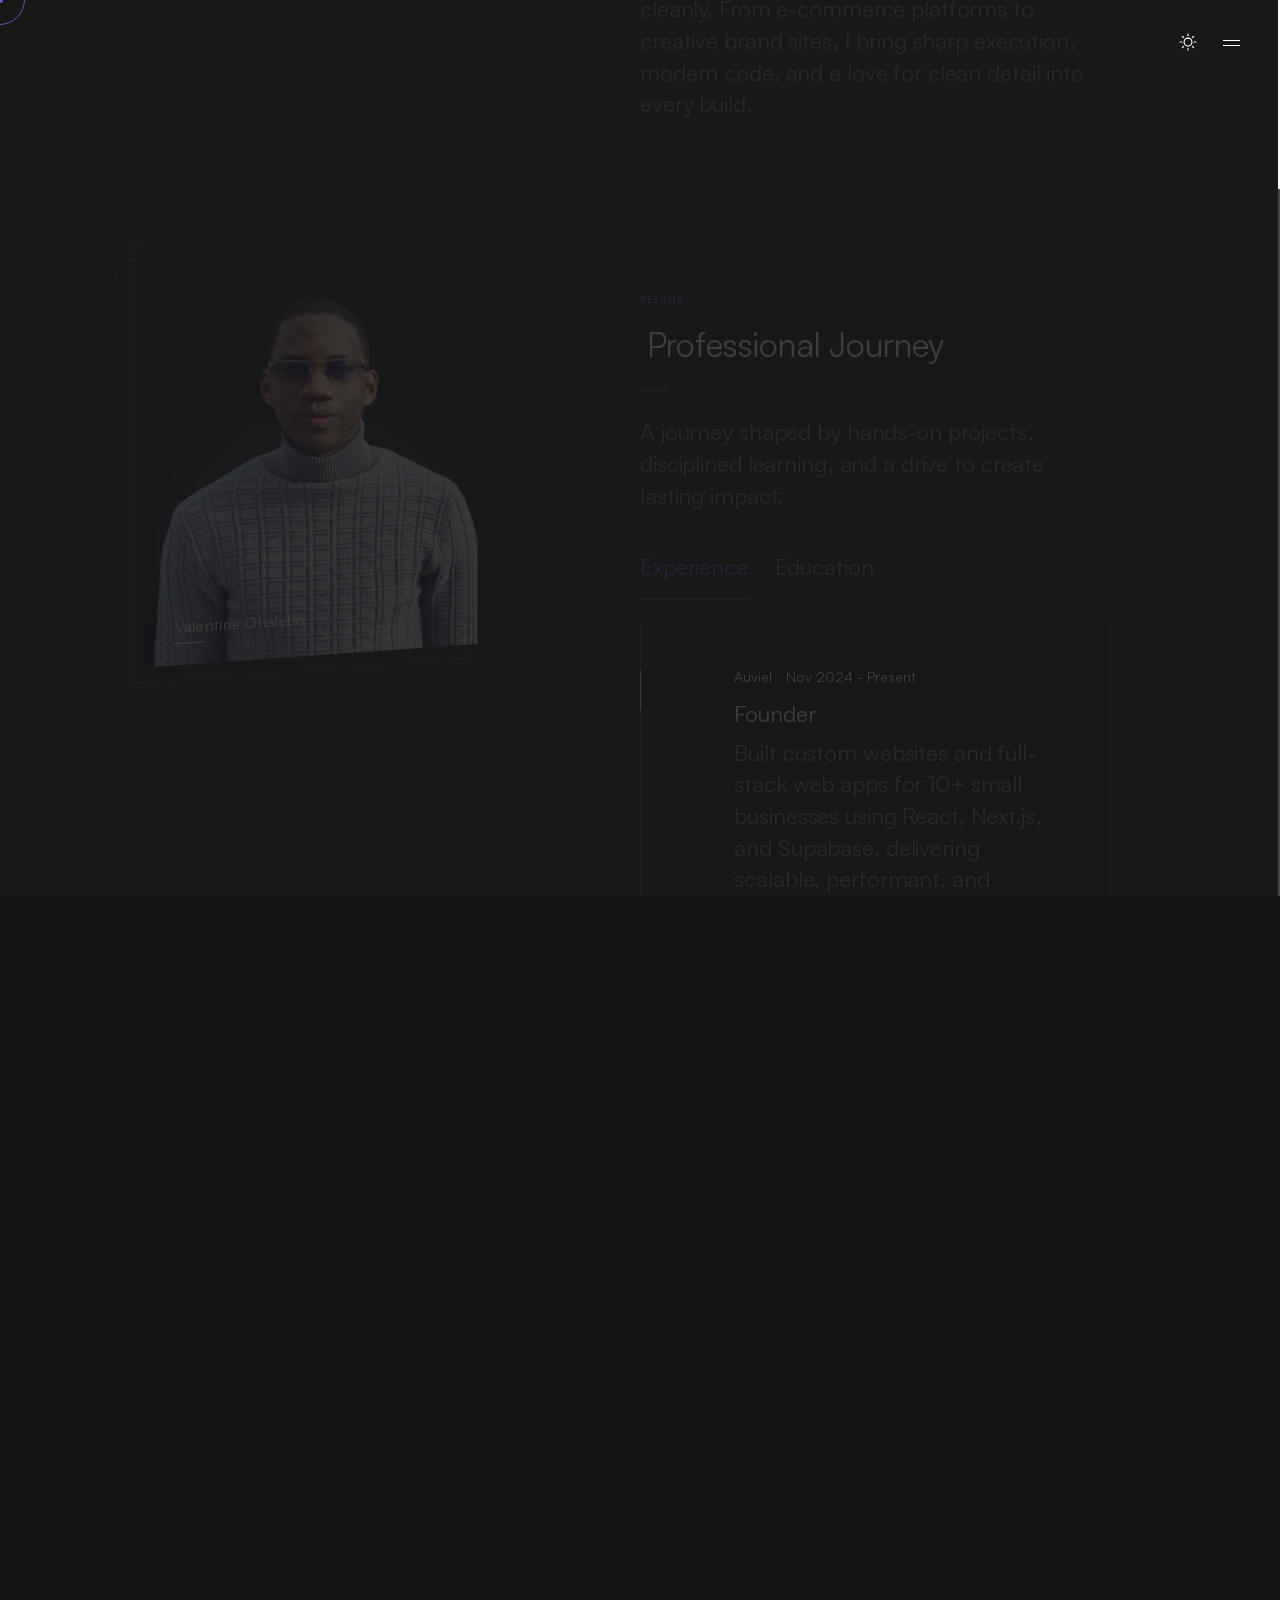
==== index.html @ 28391716 "Update resume dates for accuracy" ====
<!DOCTYPE html>

<html lang="en">
  <head>
    <!-- META BASICS -->
    <meta charset="UTF-8" />
    <meta
      name="viewport"
      content="width=device-width, initial-scale=1, maximum-scale=1, user-scalable=no"
    />
    <meta http-equiv="X-UA-Compatible" content="IE=edge" />
    <meta name="theme-color" content="#5A4BBF" />
    <meta name="color-scheme" content="light dark" />

    <!-- SEO -->
    <title>Valentine | Creative Frontend Developer</title>
    <meta
      name="description"
      content="Valentine is a creative frontend developer who builds modern, scalable, and visually stunning web experiences. Available for top-tier freelance and agency opportunities."
    />
    <meta
      name="keywords"
      content="Frontend Developer, UI Engineer, Web Developer, Portfolio, Creative Coder, JavaScript, React, Next.js, Valentine"
    />
    <meta name="author" content="Valentine Ohalebo" />

    <!-- PAGE TITLE -->
    <title>Valentine Ohalebo - Frontend Developer</title>

    <!-- FAVICON -->
    <link rel="icon" type="image/png" href="assets/images/favicon.png" />
    <link rel="apple-touch-icon" href="assets/images/favicon.png" />

    <!-- OPEN GRAPH (Facebook, LinkedIn, etc.) -->
    <meta
      property="og:title"
      content="Valentine | Creative Frontend Developer"
    />
    <meta
      property="og:description"
      content="I design and develop modern, scalable, visually rich websites that perform. Built for execution."
    />
    <meta property="og:image" content="assets/images/meta.png" />
    <meta property="og:url" content="https://valentine.dev" />
    <meta property="og:type" content="website" />

    <!-- TWITTER CARD -->
    <meta name="twitter:card" content="summary_large_image" />
    <meta
      name="twitter:title"
      content="Valentine | Creative Frontend Developer"
    />
    <meta
      name="twitter:description"
      content="Design-forward engineering. Execution-driven results."
    />
    <meta name="twitter:image" content="assets/images/meta.png" />

    <!-- STYLESHEETS -->
    <link rel="stylesheet" type="text/css" href="assets/css/plugins.css" />
    <link rel="stylesheet" type="text/css" href="assets/css/style.css" />
    <link rel="stylesheet" type="text/css" href="assets/css/elements.css" />
    <link rel="stylesheet" type="text/css" href="assets/css/colors.css" />

    <!-- FONTS -->
    <style>
      @font-face {
        font-family: "Satoshi";
        src: url("assets/fonts/Satoshi-Regular.woff2") format("woff2"),
          url("assets/fonts/Satoshi-Regular.woff") format("woff");
        font-weight: 400;
        font-style: normal;
        font-display: swap;
      }

      @font-face {
        font-family: "Satoshi";
        src: url("assets/fonts/Satoshi-Medium.woff2") format("woff2"),
          url("assets/fonts/Satoshi-Medium.woff") format("woff");
        font-weight: 500;
        font-style: normal;
        font-display: swap;
      }

      @font-face {
        font-family: "Satoshi";
        src: url("assets/fonts/Satoshi-Bold.woff2") format("woff2"),
          url("assets/fonts/Satoshi-Bold.woff") format("woff");
        font-weight: 700;
        font-style: normal;
        font-display: swap;
      }
    </style>

    <!-- Cloudflare scripts -->
    <script
      src="https://challenges.cloudflare.com/turnstile/v0/api.js"
      async
      defer
    ></script>
  </head>

  <body>
    <!-- LOADING SCREEN -->
    <div class="loading-screen">
      <!-- INNER-->
      <div class="inner">
        <div class="text-box">
          <h3>Valentine Ohalebo</h3>
        </div>
        <div class="line-frame">
          <div class="line"></div>
        </div>
      </div>
      <!-- /INNER-->
    </div>
    <!-- /LOADING SCREEN -->

    <div class="top-bar">
      <!-- DARK MODE TOGGLE -->
      <button
        id="theme-toggle"
        aria-label="Toggle Dark Mode"
        class="theme-toogle-btn"
      ></button>

      <!-- MENU BUTTON -->
      <div class="m-menu-button">
        <!-- BURGER -->
        <div class="burger">
          <div class="line"></div>
          <div class="line"></div>
        </div>
        <!-- /BURGER -->
      </div>

      <!-- /MENU BUTTON -->
    </div>

    <!-- MENU -->
    <div class="m-menu">
      <!-- MENU INNER -->
      <div class="m-menu-inner noselect">
        <!-- MENU ITEMS -->
        <div class="head m-b-2">
          <p class="small">Menu</p>
        </div>
        <ul class="main-items">
          <li>
            <a class="scroll-to" href="#intro"
              ><span class="icon-circle-compass"></span>
              <p class="small">Home</p>
            </a>
          </li>
          <li>
            <a class="scroll-to" href="#about"
              ><span class="icon-profile-male"></span>
              <p class="small">About</p>
            </a>
          </li>
          <li>
            <a class="scroll-to" href="#resume"
              ><span class="icon-document"></span>
              <p class="small">Resume</p>
            </a>
          </li>
          <li>
            <a class="scroll-to" href="#skills"
              ><span class="icon-tools"></span>
              <p class="small">Skills</p>
            </a>
          </li>
          <li>
            <a class="scroll-to" href="#work"
              ><span class="icon-briefcase"></span>
              <p class="small">Work</p>
            </a>
          </li>
          <li>
            <a class="scroll-to" href="#achievements"
              ><span class="icon-trophy"></span>
              <p class="small">Achievements</p>
            </a>
          </li>
          <li>
            <a class="scroll-to" href="#contact"
              ><span class="icon-envelope"></span>
              <p class="small">Contact</p>
            </a>
          </li>
        </ul>
        <!-- /MENU ITEMS -->

        <!-- SOCIAL ITEMS -->
        <div class="head m-b-2 m-t-7">
          <p class="small">Social</p>
        </div>
        <div class="social-items">
          <div class="item">
            <a href="https://github.com/thevalentinedev"
              ><span class="ti-github"></span
            ></a>
          </div>
          <div class="item">
            <a href="https://www.linkedin.com/in/valentine-ohalebo-51bb37221/"
              ><span class="ti-linkedin"></span
            ></a>
          </div>
          <div class="item">
            <a
              href="https://www.facebook.com/people/Valentine-Ohalebo/61554448273077/?_rdr"
              ><span class="ti-facebook"></span
            ></a>
          </div>
          <div class="item">
            <a href="https://www.instagram.com/codebyval/"
              ><span class="ti-instagram"></span
            ></a>
          </div>
        </div>
        <!-- /SOCIAL ITEMS -->
      </div>
      <!-- /MENU INNER -->
    </div>
    <!-- /MENU -->

    <!-- MAIN -->
    <div id="main">
      <!-- LEFT CONTENT -->
      <div class="left-content noselect">
        <!-- INNER CONTENT -->
        <div class="inner-content">
          <!-- NAME -->
          <div class="name">
            <p class="small color-white">Valentine Ohalebo</p>
            <div class="seperator-line name-separator"></div>
          </div>
          <!-- /NAME -->

          <div class="picture-box">
            <div class="picture"></div>
          </div>
          <div class="frame-1 frame"></div>
          <div class="frame-2 frame"></div>
          <div class="frame-3 frame"></div>
        </div>
        <!-- /INNER CONTENT -->
      </div>
      <!-- /LEFT CONTENT -->

      <!-- RIGHT CONTENT -->
      <div class="right-content">
        <!-- INNER CONTENT -->
        <div class="inner-content">
          <!-- SECTION CONTAINER -->
          <div class="section-container">
            <!-- SECTION ( INTRODUCTION ) -->
            <div
              class="section height-100 y-center"
              style="padding-bottom: 2rem"
              id="intro"
            >
              <!-- CONTAINER -->
              <div class="container">
                <p class="tag m-b-4">INTRODUCTION</p>
                <h1 class="m-b-5 m-l-3">
                  I'm a Creative Developer. Built for Execution.
                </h1>
                <div class="seperator-line"></div>
              </div>
              <!-- /CONTAINER -->
            </div>
            <!-- /SECTION ( INTRODUCTION ) -->

            <!-- SECTION ( ABOUT ) -->
            <div class="section" style="padding-bottom: 26rem" id="about">
              <!-- CONTAINER -->
              <div class="container">
                <p class="tag m-b-3 scroll-animation">ABOUT</p>
                <h3 class="m-b-4 m-l-1 scroll-animation">
                  My approach to building impactful digital experiences.
                </h3>
                <div class="seperator-line m-b-4 scroll-animation"></div>
                <p class="scroll-animation">
                  I believe the best digital experiences are crafted, not
                  stacked. With a foundation in design and a focus on frontend
                  engineering, I build interfaces that don’t just look good,
                  they move with intention, load fast, and scale cleanly. From
                  e-commerce platforms to creative brand sites, I bring sharp
                  execution, modern code, and a love for clean detail into every
                  build.
                </p>
              </div>
              <!-- /CONTAINER -->
            </div>
            <!-- /SECTION ( ABOUT ) -->

            <!-- SECTION ( RESUME ) -->
            <div class="section" style="padding-bottom: 20rem" id="resume">
              <!-- CONTAINER -->
              <div class="container">
                <p class="tag m-b-3 scroll-animation">RESUME</p>
                <h3 class="m-b-4 m-l-1 scroll-animation">
                  Professional Journey
                </h3>
                <div class="seperator-line m-b-4 scroll-animation"></div>
                <p class="m-b-6 scroll-animation">
                  A journey shaped by hands-on projects, disciplined learning,
                  and a drive to create lasting impact.
                </p>

                <!-- TABS -->
                <div class="tabs">
                  <!-- TAB NAVIGATION -->
                  <ul class="tab-nav m-b-3">
                    <li>
                      <a href="#tab-1">
                        <p>Experience</p>
                      </a>
                    </li>
                    <li>
                      <a href="#tab-2">
                        <p>Education</p>
                      </a>
                    </li>
                  </ul>
                  <!-- /TAB NAVIGATION -->

                  <div id="tab-1" class="tab">
                    <!-- RESUME ITEM -->
                    <div class="resume">
                      <!-- ITEM -->
                      <div class="item m-b-6 scroll-animation">
                        <p class="color-white m-b-1-5 small">
                          Auviel<span class="m-l-2 color-white"
                            >Nov 2024 - Present</span
                          >
                        </p>
                        <p class="color-white m-b-1">Founder</p>
                        <p>
                          Built custom websites and full-stack web apps for 10+
                          small businesses using React, Next.js, and Supabase,
                          delivering scalable, performant, and mobile-friendly
                          solutions.
                        </p>
                      </div>
                      <!-- /ITEM -->

                      <!-- ITEM -->
                      <div class="item m-b-6 scroll-animation">
                        <p class="color-white m-b-1-5 small">
                          Naija Jollof<span class="m-l-2 color-white"
                            >Mar 2024 - Feb 2025
                          </span>
                        </p>
                        <p class="color-white m-b-1">Frontend Developer</p>
                        <p>
                          Built a responsive restaurant website with a focus on
                          performance, clean UI, and mobile-first design.
                        </p>
                      </div>
                      <!-- /ITEM -->

                      <!-- ITEM -->
                      <div class="item m-b-6 scroll-animation">
                        <p class="color-white m-b-1-5 small">
                          RarePlus Pharmaceuticals<span
                            class="m-l-2 color-white"
                            >Sep 2021 - Sep 2023
                          </span>
                        </p>
                        <p class="color-white m-b-1">Junoir Developer</p>
                        <p>
                          Maintained and optimized inventory and consultation
                          platforms. Handled UI updates, bug fixes, and dynamic
                          product listings across internal tools.
                        </p>
                      </div>
                      <!-- /ITEM -->

                      <!-- ITEM -->
                      <div class="item m-b-6 scroll-animation">
                        <p class="color-white m-b-1-5 small">
                          Our Lady of Lourdes Hospital<span
                            class="m-l-2 color-white"
                            >Jan 2020 - Aug 2021
                          </span>
                        </p>
                        <p class="color-white m-b-1">IT Support Assistant</p>
                        <p>
                          Installed, configured, and supported IT systems
                          including EMR tools, network printers, and
                          Windows-based workstations. Provided hands-on tech
                          support across departments.
                        </p>
                      </div>
                      <!-- /ITEM -->
                    </div>
                    <!-- /RESUME ITEM -->
                  </div>

                  <div id="tab-2" class="tab">
                    <!-- RESUME ITEM -->
                    <div class="resume">
                      <!-- ITEM -->
                      <div class="item m-b-6 scroll-animation">
                        <p class="color-white m-b-1-5 small">
                          Conestoga College<span class="m-l-2 color-white"
                            >Jan 2023 - June 2025</span
                          >
                        </p>
                        <p class="color-white m-b-1">
                          Computer Programming — Ontario College Diploma
                        </p>
                        <p>Graduated with High Distinction, GPA: 3.92</p>
                      </div>
                      <!-- /ITEM -->
                      <!-- ITEM -->
                      <div class="item m-b-6 scroll-animation">
                        <p class="color-white m-b-1-5 small">
                          University of Nigeria, Nsukka<span
                            class="m-l-2 color-white"
                            >Sept 2019 - Sept 2023</span
                          >
                        </p>
                        <p class="color-white m-b-1">
                          Bachelor of Science — Computer and Robotics Education
                        </p>
                        <p>Graduated with Distinction</p>
                      </div>
                      <!-- /ITEM -->
                    </div>
                    <!-- /RESUME ITEM -->
                  </div>

                  <!-- BUTTON -->
                  <button
                    type="submit"
                    class="default-button button-border m-b-3 m-t-5"
                    onclick="window.open('https://valentine.dev/assets/resume/Valentine_Ohalebo_Resume.pdf', '_blank')"
                  >
                    <span class="ti-arrow-down icon"></span>
                    <span class="button-text m-l-2">Download full resume</span>
                  </button>
                  <!-- /BUTTON -->
                </div>
                <!-- /RESUME -->
              </div>
              <!-- /CONTAINER -->
            </div>
            <!-- /SECTION ( RESUME ) -->

            <!-- SECTION ( SKILLS ) -->
            <div class="section" style="padding-bottom: 20rem" id="skills">
              <!-- CONTAINER -->
              <div class="container">
                <p class="tag m-b-3 scroll-animation">SKILLS</p>
                <h3 class="m-b-4 m-l-1 scroll-animation">
                  Tools I trust to bring ideas to life.
                </h3>
                <div class="seperator-line m-b-4 scroll-animation"></div>

                <!-- PILLS -->
                <div class="pills m-b-5">
                  <div class="pill">
                    <p>HTML5</p>
                  </div>
                  <div class="pill">
                    <p>CSS3</p>
                  </div>
                  <div class="pill">
                    <p>JavaScript</p>
                  </div>
                  <div class="pill">
                    <p>TypeScript</p>
                  </div>
                  <div class="pill">
                    <p>React</p>
                  </div>
                  <div class="pill">
                    <p>Tailwind CSS</p>
                  </div>
                  <div class="pill">
                    <p>Next JS</p>
                  </div>
                  <div class="pill">
                    <p>Node Js</p>
                  </div>
                  <div class="pill">
                    <p>SQL</p>
                  </div>
                  <div class="pill">
                    <p>Figma</p>
                  </div>
                  <div class="pill">
                    <p>Git</p>
                  </div>
                  <div class="pill">
                    <p>Linux</p>
                  </div>
                  <div class="pill">
                    <p>Express.js</p>
                  </div>
                </div>
                <!-- /PILLS -->
              </div>
              <!-- /CONTAINER -->
            </div>
            <!-- /SECTION ( SKILLS ) -->

            <!-- SECTION ( WORK ) -->
            <div class="section" style="padding-bottom: 20rem" id="work">
              <!-- CONTAINER -->
              <div class="container">
                <p class="tag m-b-3 scroll-animation">WORK</p>
                <h3 class="m-b-4 m-l-1 scroll-animation">Selected Work</h3>
                <div class="seperator-line m-b-4 scroll-animation"></div>
                <p class="m-b-6 scroll-animation">
                  A selection of projects crafted with intention, precision, and
                  care.
                </p>

                <!-- WORK GRID -->
                <div class="work-grid">
                  <!-- ITEM -->
                  <div
                    class="item noselect work-lightbox scroll-animation m-b-5"
                  >
                    <div class="icon-button">
                      <span class="ti-arrow-right"></span>
                    </div>
                    <div class="info">
                      <p class="color-white">GeoEvent</p>
                      <div class="seperator-line m-t-1"></div>
                    </div>
                    <div
                      class="cover"
                      style="
                        background-image: url(assets/images/work/item-1/geoevnt.png);
                      "
                    ></div>

                    <!-- LIGHTBOX CONTENT -->
                    <div class="lightbox-content">
                      <!-- LIGHTBOX IMAGES -->
                      <div class="lightbox-images">
                        <div
                          class="item"
                          data-image="assets/images/work/item-1/1.jpg"
                        ></div>
                      </div>
                      <!-- /LIGHTBOX IMAGES -->

                      <!-- INFO CONTENT -->
                      <div class="info-content">
                        <h3 class="m-b-3">GeoEvent</h3>
                        <div class="seperator-line m-b-3"></div>
                        <p>
                          A modern event discovery platform that helps users
                          explore local happenings in real time. Built with a
                          responsive UI and smart filtering, GeoEvent blends
                          performance with clean design to make browsing events
                          intuitive and engaging.
                        </p>
                        <!-- PILLS -->
                        <div class="pills m-b-5 m-t-5">
                          <div class="pill">
                            <p>Next Js</p>
                          </div>
                          <div class="pill">
                            <p>React</p>
                          </div>
                          <div class="pill">
                            <p>Tailwind CSS</p>
                          </div>
                          <div class="pill">
                            <p>Node Js</p>
                          </div>
                          <div class="pill">
                            <p>MongoDB</p>
                          </div>
                          <div class="pill">
                            <p>Vercel</p>
                          </div>
                        </div>
                        <!-- /PILLS -->
                        <div style="display: flex; gap: 1rem">
                          <!-- BUTTON -->
                          <button
                            type="submit"
                            class="default-button button-border m-b-3"
                            onclick="window.open('https://github.com/thevalentinedev/geoeventpublic', '_blank')"
                          >
                            <span class="ti-arrow-top-right icon"></span>
                            <span class="button-text m-l-2">Github</span>
                          </button>
                          <!-- /BUTTON -->
                          <button
                            type="submit"
                            class="default-button button-border m-b-3"
                            onclick="window.open('https://geoevent.ca', '_blank')"
                          >
                            <span class="ti-arrow-top-right icon"></span>
                            <span class="button-text m-l-2">Website</span>
                          </button>
                          <!-- /BUTTON -->
                        </div>
                      </div>
                      <!-- /INFO CONTENT -->
                    </div>
                    <!-- LIGHTBOX CONTENT -->
                  </div>
                  <!-- /ITEM -->

                  <!-- ITEM -->
                  <div class="item noselect work-lightbox scroll-animation">
                    <div class="icon-button">
                      <span class="ti-arrow-right"></span>
                    </div>
                    <div class="info">
                      <p class="color-white">ImageMark</p>
                      <div class="seperator-line m-t-1"></div>
                    </div>
                    <div
                      class="cover"
                      style="
                        background-image: url(assets/images/work/item-1/imagemark.jpg);
                      "
                    ></div>

                    <!-- LIGHTBOX CONTENT -->
                    <div class="lightbox-content">
                      <!-- LIGHTBOX IMAGES -->
                      <div class="lightbox-images">
                        <div
                          class="item"
                          data-image="assets/images/work/item-1/1.jpg"
                        ></div>
                      </div>
                      <!-- /LIGHTBOX IMAGES -->

                      <!-- INFO CONTENT -->
                      <div class="info-content">
                        <h3 class="m-b-3">Imagemark</h3>
                        <div class="seperator-line m-b-3"></div>
                        <p>
                          A modern, privacy-first tool that lets users watermark
                          images directly in the browser. Designed for creators
                          and marketers who want to brand their visual content
                          without uploading sensitive data to third-party
                          servers, ImageMark leverages client-side technology to
                          provide secure, efficient watermarking.
                        </p>
                        <!-- PILLS -->
                        <div class="pills m-b-5 m-t-5">
                          <div class="pill">
                            <p>Vanilla Js</p>
                          </div>
                          <div class="pill">
                            <p>React</p>
                          </div>
                          <div class="pill">
                            <p>Tailwind CSS</p>
                          </div>
                          <div class="pill">
                            <p>Node Js</p>
                          </div>
                          <div class="pill">
                            <p>TypeScript</p>
                          </div>
                          <div class="pill">
                            <p>Vercel</p>
                          </div>
                          <div class="pill">
                            <p>Canvas API</p>
                          </div>
                        </div>
                        <!-- /PILLS -->

                        <div style="display: flex; gap: 1rem">
                          <!-- BUTTON 1 -->
                          <button
                            type="button"
                            class="default-button button-border"
                            onclick="window.open('https://github.com/thevalentinedev/imagemark', '_blank')"
                          >
                            <span class="ti-arrow-top-right icon"></span>
                            <span class="button-text m-l-2">Github</span>
                          </button>

                          <!-- BUTTON 2 -->
                          <button
                            type="button"
                            class="default-button button-border"
                            onclick="window.open('https://imagemark.app', '_blank')"
                          >
                            <span class="ti-arrow-top-right icon"></span>
                            <span class="button-text m-l-2">Website</span>
                          </button>
                        </div>
                      </div>
                      <!-- /INFO CONTENT -->
                    </div>
                    <!-- LIGHTBOX CONTENT -->
                  </div>
                  <!-- /ITEM -->
                </div>
                <!-- /WORK GRID -->
              </div>
              <!-- /CONTAINER -->

              <button
                type="submit"
                class="default-button button-border m-b-3 m-t-5"
                onclick="window.open('https://github.com/thevalentinedev?tab=repositories', '_blank')"
              >
                <span class="ti-arrow-down icon"></span>
                <span class="button-text m-l-2">View more on Github</span>
              </button>
            </div>
            <!-- /SECTION ( WORK ) -->

            <!-- SECTION ( ACHIEVEMENTS ) -->
            <div
              class="section"
              style="padding-bottom: 20rem"
              id="achievements"
            >
              <!-- CONTAINER -->
              <div class="container">
                <p class="tag m-b-3 scroll-animation">ACHIEVEMENTS</p>
                <h3 class="m-b-4 m-l-1 scroll-animation">
                  Focused learning. Certified progress.
                </h3>
                <div class="seperator-line m-b-4 scroll-animation"></div>
                <p id="carousel-description" class="m-b-5 scroll-animation"></p>

                <!-- IMAGE CAROUSEL -->
                <div class="image-carousel" style="height: 40vh">
                  <div
                    class="item"
                    style="
                      background-image: url(assets/images/carousel/parchment.png);
                    "
                  ></div>
                  <div
                    class="item"
                    style="
                      background-image: url(assets/images/carousel/best-of-program-award.jpg);
                    "
                  ></div>
                  <div
                    class="item"
                    style="
                      background-image: url(assets/images/carousel/tech-showcase-award.jpg);
                    "
                  ></div>
                    <div
                    class="item"
                    style="
                      background-image: url(assets/images/carousel/john-hopkins.png);
                    "
                  ></div>
                </div>
                <!-- /IMAGE CAROUSEL -->
              </div>
              <!-- /CONTAINER -->
            </div>
            <!-- /SECTION ( ACHIEVEMENTS ) -->

            <!-- SECTION ( CONTACT ) -->
            <div class="section" style="padding-bottom: 20rem" id="contact">
              <!-- CONTAINER -->
              <div class="container">
                <p class="tag m-b-3 scroll-animation">CONTACT</p>
                <h3 class="m-b-4 m-l-1 scroll-animation">
                  Start the Conversation
                </h3>
                <div class="seperator-line m-b-4 scroll-animation"></div>
                <p class="m-b-6 scroll-animation">
                  Reach out with your ideas, challenges, or opportunities. I’ll
                  get back to you within 24 hours.
                </p>

                <!-- FORM -->
                <form
                  id="contact-form"
                  action="assets/contact.php"
                  method="post"
                  autocomplete="off"
                >
                  <input
                    type="text"
                    id="contact-form-name"
                    class="scroll-animation"
                    name="name"
                    placeholder="* Name"
                    required
                  />
                  <input
                    type="text"
                    id="contact-form-email"
                    class="scroll-animation m-t-5"
                    name="email"
                    placeholder="* E-Mail"
                    required
                  />
                  <input
                    data-require-filling="false"
                    type="text"
                    id="contact-form-phone"
                    class="scroll-animation m-t-5"
                    name="phone"
                    placeholder="Phone"
                  />

                  <!--  HONEYPOT CAPTCHA - FOR SPAM PROTECTION - DO NOT REMOVE THE COUNTRY FIELD -->
                  <div class="hpc">
                    <input
                      type="text"
                      id="contact-form-country"
                      name="taxid"
                      placeholder="* Tax ID"
                    />
                  </div>
                  <!--  / HONEYPOT CAPTCHA - FOR SPAM PROTECTION - DO NOT REMOVE THE COUNTRY FIELD -->

                  <textarea
                    id="contact-form-message"
                    class="scroll-animation m-t-5"
                    name="message"
                    placeholder="* Message"
                    required
                  ></textarea>

                  <!-- Cloudflare Validation -->
                  <div
                    class="cf-turnstile m-t-3"
                    data-sitekey="0x4AAAAAABWpcHtGlkuFXSR4"
                  ></div>

                  <!-- BUTTON AREA -->
                  <div class="button-area m-t-8 scroll-animation">
                    <!-- BUTTON -->
                    <button type="submit" class="default-button">
                      <span class="button-text">Send Message</span>
                      <span class="icon-button m-l-2"
                        ><span class="ti-arrow-right"></span
                      ></span>
                    </button>
                    <!-- /BUTTON -->

                    <p class="small">* Marked fields are required to fill.</p>
                  </div>

                  <!-- /BUTTON AREA -->

                  <!-- SUCCESS BOX -->
                  <div class="success-box">
                    <div class="icon-button m-r-2">
                      <span class="ti-check"></span>
                    </div>
                    <p>
                      Message Sent Successfully! <br />
                      I'll get back to you within 24 hours.
                    </p>
                  </div>
                  <!-- /SUCCESS BOX -->
                </form>
                <!-- /FORM-->
              </div>
              <!-- /CONTAINER -->
            </div>
            <!-- /SECTION ( CONTACT ) -->
          </div>
          <!-- /SECTION CONTAINER -->
        </div>
        <!-- /INNER CONTENT -->
      </div>
      <!-- /RIGHT CONTENT -->
    </div>
    <!-- MAIN -->

    <!-- JAVASCRIPT FILES -->
    <script src="assets/js/plugins.js"></script>
    <script src="config.js"></script>
    <script src="assets/js/scripts.js"></script>
    <script src="assets/js/backgound.js"></script>
  </body>
</html>
---- assets/css/plugins.css ----
/*!
 *  Themify Icons
 *  https://themify.me/themify-icons
 */
@font-face{font-family:themify;src:url(../fonts/themify.eot);src:url(../fonts/themify.eot?#iefix-fvbane) format('embedded-opentype'),url(../fonts/themify.woff) format('woff'),url(../fonts/themify.ttf) format('truetype'),url(../fonts/themify.svg?-fvbane#themify) format('svg');font-weight:400;font-style:normal}[class*=" ti-"],[class^=ti-]{font-family:themify;speak:none;font-style:normal;font-weight:400;font-variant:normal;text-transform:none;line-height:1;-webkit-font-smoothing:antialiased;-moz-osx-font-smoothing:grayscale}.ti-wand:before{content:"\e600"}.ti-volume:before{content:"\e601"}.ti-user:before{content:"\e602"}.ti-unlock:before{content:"\e603"}.ti-unlink:before{content:"\e604"}.ti-trash:before{content:"\e605"}.ti-thought:before{content:"\e606"}.ti-target:before{content:"\e607"}.ti-tag:before{content:"\e608"}.ti-tablet:before{content:"\e609"}.ti-star:before{content:"\e60a"}.ti-spray:before{content:"\e60b"}.ti-signal:before{content:"\e60c"}.ti-shopping-cart:before{content:"\e60d"}.ti-shopping-cart-full:before{content:"\e60e"}.ti-settings:before{content:"\e60f"}.ti-search:before{content:"\e610"}.ti-zoom-in:before{content:"\e611"}.ti-zoom-out:before{content:"\e612"}.ti-cut:before{content:"\e613"}.ti-ruler:before{content:"\e614"}.ti-ruler-pencil:before{content:"\e615"}.ti-ruler-alt:before{content:"\e616"}.ti-bookmark:before{content:"\e617"}.ti-bookmark-alt:before{content:"\e618"}.ti-reload:before{content:"\e619"}.ti-plus:before{content:"\e61a"}.ti-pin:before{content:"\e61b"}.ti-pencil:before{content:"\e61c"}.ti-pencil-alt:before{content:"\e61d"}.ti-paint-roller:before{content:"\e61e"}.ti-paint-bucket:before{content:"\e61f"}.ti-na:before{content:"\e620"}.ti-mobile:before{content:"\e621"}.ti-minus:before{content:"\e622"}.ti-medall:before{content:"\e623"}.ti-medall-alt:before{content:"\e624"}.ti-marker:before{content:"\e625"}.ti-marker-alt:before{content:"\e626"}.ti-arrow-up:before{content:"\e627"}.ti-arrow-right:before{content:"\e628"}.ti-arrow-left:before{content:"\e629"}.ti-arrow-down:before{content:"\e62a"}.ti-lock:before{content:"\e62b"}.ti-location-arrow:before{content:"\e62c"}.ti-link:before{content:"\e62d"}.ti-layout:before{content:"\e62e"}.ti-layers:before{content:"\e62f"}.ti-layers-alt:before{content:"\e630"}.ti-key:before{content:"\e631"}.ti-import:before{content:"\e632"}.ti-image:before{content:"\e633"}.ti-heart:before{content:"\e634"}.ti-heart-broken:before{content:"\e635"}.ti-hand-stop:before{content:"\e636"}.ti-hand-open:before{content:"\e637"}.ti-hand-drag:before{content:"\e638"}.ti-folder:before{content:"\e639"}.ti-flag:before{content:"\e63a"}.ti-flag-alt:before{content:"\e63b"}.ti-flag-alt-2:before{content:"\e63c"}.ti-eye:before{content:"\e63d"}.ti-export:before{content:"\e63e"}.ti-exchange-vertical:before{content:"\e63f"}.ti-desktop:before{content:"\e640"}.ti-cup:before{content:"\e641"}.ti-crown:before{content:"\e642"}.ti-comments:before{content:"\e643"}.ti-comment:before{content:"\e644"}.ti-comment-alt:before{content:"\e645"}.ti-close:before{content:"\e646"}.ti-clip:before{content:"\e647"}.ti-angle-up:before{content:"\e648"}.ti-angle-right:before{content:"\e649"}.ti-angle-left:before{content:"\e64a"}.ti-angle-down:before{content:"\e64b"}.ti-check:before{content:"\e64c"}.ti-check-box:before{content:"\e64d"}.ti-camera:before{content:"\e64e"}.ti-announcement:before{content:"\e64f"}.ti-brush:before{content:"\e650"}.ti-briefcase:before{content:"\e651"}.ti-bolt:before{content:"\e652"}.ti-bolt-alt:before{content:"\e653"}.ti-blackboard:before{content:"\e654"}.ti-bag:before{content:"\e655"}.ti-move:before{content:"\e656"}.ti-arrows-vertical:before{content:"\e657"}.ti-arrows-horizontal:before{content:"\e658"}.ti-fullscreen:before{content:"\e659"}.ti-arrow-top-right:before{content:"\e65a"}.ti-arrow-top-left:before{content:"\e65b"}.ti-arrow-circle-up:before{content:"\e65c"}.ti-arrow-circle-right:before{content:"\e65d"}.ti-arrow-circle-left:before{content:"\e65e"}.ti-arrow-circle-down:before{content:"\e65f"}.ti-angle-double-up:before{content:"\e660"}.ti-angle-double-right:before{content:"\e661"}.ti-angle-double-left:before{content:"\e662"}.ti-angle-double-down:before{content:"\e663"}.ti-zip:before{content:"\e664"}.ti-world:before{content:"\e665"}.ti-wheelchair:before{content:"\e666"}.ti-view-list:before{content:"\e667"}.ti-view-list-alt:before{content:"\e668"}.ti-view-grid:before{content:"\e669"}.ti-uppercase:before{content:"\e66a"}.ti-upload:before{content:"\e66b"}.ti-underline:before{content:"\e66c"}.ti-truck:before{content:"\e66d"}.ti-timer:before{content:"\e66e"}.ti-ticket:before{content:"\e66f"}.ti-thumb-up:before{content:"\e670"}.ti-thumb-down:before{content:"\e671"}.ti-text:before{content:"\e672"}.ti-stats-up:before{content:"\e673"}.ti-stats-down:before{content:"\e674"}.ti-split-v:before{content:"\e675"}.ti-split-h:before{content:"\e676"}.ti-smallcap:before{content:"\e677"}.ti-shine:before{content:"\e678"}.ti-shift-right:before{content:"\e679"}.ti-shift-left:before{content:"\e67a"}.ti-shield:before{content:"\e67b"}.ti-notepad:before{content:"\e67c"}.ti-server:before{content:"\e67d"}.ti-quote-right:before{content:"\e67e"}.ti-quote-left:before{content:"\e67f"}.ti-pulse:before{content:"\e680"}.ti-printer:before{content:"\e681"}.ti-power-off:before{content:"\e682"}.ti-plug:before{content:"\e683"}.ti-pie-chart:before{content:"\e684"}.ti-paragraph:before{content:"\e685"}.ti-panel:before{content:"\e686"}.ti-package:before{content:"\e687"}.ti-music:before{content:"\e688"}.ti-music-alt:before{content:"\e689"}.ti-mouse:before{content:"\e68a"}.ti-mouse-alt:before{content:"\e68b"}.ti-money:before{content:"\e68c"}.ti-microphone:before{content:"\e68d"}.ti-menu:before{content:"\e68e"}.ti-menu-alt:before{content:"\e68f"}.ti-map:before{content:"\e690"}.ti-map-alt:before{content:"\e691"}.ti-loop:before{content:"\e692"}.ti-location-pin:before{content:"\e693"}.ti-list:before{content:"\e694"}.ti-light-bulb:before{content:"\e695"}.ti-Italic:before{content:"\e696"}.ti-info:before{content:"\e697"}.ti-infinite:before{content:"\e698"}.ti-id-badge:before{content:"\e699"}.ti-hummer:before{content:"\e69a"}.ti-home:before{content:"\e69b"}.ti-help:before{content:"\e69c"}.ti-headphone:before{content:"\e69d"}.ti-harddrives:before{content:"\e69e"}.ti-harddrive:before{content:"\e69f"}.ti-gift:before{content:"\e6a0"}.ti-game:before{content:"\e6a1"}.ti-filter:before{content:"\e6a2"}.ti-files:before{content:"\e6a3"}.ti-file:before{content:"\e6a4"}.ti-eraser:before{content:"\e6a5"}.ti-envelope:before{content:"\e6a6"}.ti-download:before{content:"\e6a7"}.ti-direction:before{content:"\e6a8"}.ti-direction-alt:before{content:"\e6a9"}.ti-dashboard:before{content:"\e6aa"}.ti-control-stop:before{content:"\e6ab"}.ti-control-shuffle:before{content:"\e6ac"}.ti-control-play:before{content:"\e6ad"}.ti-control-pause:before{content:"\e6ae"}.ti-control-forward:before{content:"\e6af"}.ti-control-backward:before{content:"\e6b0"}.ti-cloud:before{content:"\e6b1"}.ti-cloud-up:before{content:"\e6b2"}.ti-cloud-down:before{content:"\e6b3"}.ti-clipboard:before{content:"\e6b4"}.ti-car:before{content:"\e6b5"}.ti-calendar:before{content:"\e6b6"}.ti-book:before{content:"\e6b7"}.ti-bell:before{content:"\e6b8"}.ti-basketball:before{content:"\e6b9"}.ti-bar-chart:before{content:"\e6ba"}.ti-bar-chart-alt:before{content:"\e6bb"}.ti-back-right:before{content:"\e6bc"}.ti-back-left:before{content:"\e6bd"}.ti-arrows-corner:before{content:"\e6be"}.ti-archive:before{content:"\e6bf"}.ti-anchor:before{content:"\e6c0"}.ti-align-right:before{content:"\e6c1"}.ti-align-left:before{content:"\e6c2"}.ti-align-justify:before{content:"\e6c3"}.ti-align-center:before{content:"\e6c4"}.ti-alert:before{content:"\e6c5"}.ti-alarm-clock:before{content:"\e6c6"}.ti-agenda:before{content:"\e6c7"}.ti-write:before{content:"\e6c8"}.ti-window:before{content:"\e6c9"}.ti-widgetized:before{content:"\e6ca"}.ti-widget:before{content:"\e6cb"}.ti-widget-alt:before{content:"\e6cc"}.ti-wallet:before{content:"\e6cd"}.ti-video-clapper:before{content:"\e6ce"}.ti-video-camera:before{content:"\e6cf"}.ti-vector:before{content:"\e6d0"}.ti-themify-logo:before{content:"\e6d1"}.ti-themify-favicon:before{content:"\e6d2"}.ti-themify-favicon-alt:before{content:"\e6d3"}.ti-support:before{content:"\e6d4"}.ti-stamp:before{content:"\e6d5"}.ti-split-v-alt:before{content:"\e6d6"}.ti-slice:before{content:"\e6d7"}.ti-shortcode:before{content:"\e6d8"}.ti-shift-right-alt:before{content:"\e6d9"}.ti-shift-left-alt:before{content:"\e6da"}.ti-ruler-alt-2:before{content:"\e6db"}.ti-receipt:before{content:"\e6dc"}.ti-pin2:before{content:"\e6dd"}.ti-pin-alt:before{content:"\e6de"}.ti-pencil-alt2:before{content:"\e6df"}.ti-palette:before{content:"\e6e0"}.ti-more:before{content:"\e6e1"}.ti-more-alt:before{content:"\e6e2"}.ti-microphone-alt:before{content:"\e6e3"}.ti-magnet:before{content:"\e6e4"}.ti-line-double:before{content:"\e6e5"}.ti-line-dotted:before{content:"\e6e6"}.ti-line-dashed:before{content:"\e6e7"}.ti-layout-width-full:before{content:"\e6e8"}.ti-layout-width-default:before{content:"\e6e9"}.ti-layout-width-default-alt:before{content:"\e6ea"}.ti-layout-tab:before{content:"\e6eb"}.ti-layout-tab-window:before{content:"\e6ec"}.ti-layout-tab-v:before{content:"\e6ed"}.ti-layout-tab-min:before{content:"\e6ee"}.ti-layout-slider:before{content:"\e6ef"}.ti-layout-slider-alt:before{content:"\e6f0"}.ti-layout-sidebar-right:before{content:"\e6f1"}.ti-layout-sidebar-none:before{content:"\e6f2"}.ti-layout-sidebar-left:before{content:"\e6f3"}.ti-layout-placeholder:before{content:"\e6f4"}.ti-layout-menu:before{content:"\e6f5"}.ti-layout-menu-v:before{content:"\e6f6"}.ti-layout-menu-separated:before{content:"\e6f7"}.ti-layout-menu-full:before{content:"\e6f8"}.ti-layout-media-right-alt:before{content:"\e6f9"}.ti-layout-media-right:before{content:"\e6fa"}.ti-layout-media-overlay:before{content:"\e6fb"}.ti-layout-media-overlay-alt:before{content:"\e6fc"}.ti-layout-media-overlay-alt-2:before{content:"\e6fd"}.ti-layout-media-left-alt:before{content:"\e6fe"}.ti-layout-media-left:before{content:"\e6ff"}.ti-layout-media-center-alt:before{content:"\e700"}.ti-layout-media-center:before{content:"\e701"}.ti-layout-list-thumb:before{content:"\e702"}.ti-layout-list-thumb-alt:before{content:"\e703"}.ti-layout-list-post:before{content:"\e704"}.ti-layout-list-large-image:before{content:"\e705"}.ti-layout-line-solid:before{content:"\e706"}.ti-layout-grid4:before{content:"\e707"}.ti-layout-grid3:before{content:"\e708"}.ti-layout-grid2:before{content:"\e709"}.ti-layout-grid2-thumb:before{content:"\e70a"}.ti-layout-cta-right:before{content:"\e70b"}.ti-layout-cta-left:before{content:"\e70c"}.ti-layout-cta-center:before{content:"\e70d"}.ti-layout-cta-btn-right:before{content:"\e70e"}.ti-layout-cta-btn-left:before{content:"\e70f"}.ti-layout-column4:before{content:"\e710"}.ti-layout-column3:before{content:"\e711"}.ti-layout-column2:before{content:"\e712"}.ti-layout-accordion-separated:before{content:"\e713"}.ti-layout-accordion-merged:before{content:"\e714"}.ti-layout-accordion-list:before{content:"\e715"}.ti-ink-pen:before{content:"\e716"}.ti-info-alt:before{content:"\e717"}.ti-help-alt:before{content:"\e718"}.ti-headphone-alt:before{content:"\e719"}.ti-hand-point-up:before{content:"\e71a"}.ti-hand-point-right:before{content:"\e71b"}.ti-hand-point-left:before{content:"\e71c"}.ti-hand-point-down:before{content:"\e71d"}.ti-gallery:before{content:"\e71e"}.ti-face-smile:before{content:"\e71f"}.ti-face-sad:before{content:"\e720"}.ti-credit-card:before{content:"\e721"}.ti-control-skip-forward:before{content:"\e722"}.ti-control-skip-backward:before{content:"\e723"}.ti-control-record:before{content:"\e724"}.ti-control-eject:before{content:"\e725"}.ti-comments-smiley:before{content:"\e726"}.ti-brush-alt:before{content:"\e727"}.ti-youtube:before{content:"\e728"}.ti-vimeo:before{content:"\e729"}.ti-twitter:before{content:"\e72a"}.ti-time:before{content:"\e72b"}.ti-tumblr:before{content:"\e72c"}.ti-skype:before{content:"\e72d"}.ti-share:before{content:"\e72e"}.ti-share-alt:before{content:"\e72f"}.ti-rocket:before{content:"\e730"}.ti-pinterest:before{content:"\e731"}.ti-new-window:before{content:"\e732"}.ti-microsoft:before{content:"\e733"}.ti-list-ol:before{content:"\e734"}.ti-linkedin:before{content:"\e735"}.ti-layout-sidebar-2:before{content:"\e736"}.ti-layout-grid4-alt:before{content:"\e737"}.ti-layout-grid3-alt:before{content:"\e738"}.ti-layout-grid2-alt:before{content:"\e739"}.ti-layout-column4-alt:before{content:"\e73a"}.ti-layout-column3-alt:before{content:"\e73b"}.ti-layout-column2-alt:before{content:"\e73c"}.ti-instagram:before{content:"\e73d"}.ti-google:before{content:"\e73e"}.ti-github:before{content:"\e73f"}.ti-flickr:before{content:"\e740"}.ti-facebook:before{content:"\e741"}.ti-dropbox:before{content:"\e742"}.ti-dribbble:before{content:"\e743"}.ti-apple:before{content:"\e744"}.ti-android:before{content:"\e745"}.ti-save:before{content:"\e746"}.ti-save-alt:before{content:"\e747"}.ti-yahoo:before{content:"\e748"}.ti-wordpress:before{content:"\e749"}.ti-vimeo-alt:before{content:"\e74a"}.ti-twitter-alt:before{content:"\e74b"}.ti-tumblr-alt:before{content:"\e74c"}.ti-trello:before{content:"\e74d"}.ti-stack-overflow:before{content:"\e74e"}.ti-soundcloud:before{content:"\e74f"}.ti-sharethis:before{content:"\e750"}.ti-sharethis-alt:before{content:"\e751"}.ti-reddit:before{content:"\e752"}.ti-pinterest-alt:before{content:"\e753"}.ti-microsoft-alt:before{content:"\e754"}.ti-linux:before{content:"\e755"}.ti-jsfiddle:before{content:"\e756"}.ti-joomla:before{content:"\e757"}.ti-html5:before{content:"\e758"}.ti-flickr-alt:before{content:"\e759"}.ti-email:before{content:"\e75a"}.ti-drupal:before{content:"\e75b"}.ti-dropbox-alt:before{content:"\e75c"}.ti-css3:before{content:"\e75d"}.ti-rss:before{content:"\e75e"}.ti-rss-alt:before{content:"\e75f"}
/*!
 *  GLightbox.js
 */
.glightbox-container{width:100%;height:100%;position:fixed;top:0;left:0;z-index:999999!important;overflow:hidden;-ms-touch-action:none;touch-action:none;-webkit-text-size-adjust:100%;-moz-text-size-adjust:100%;-ms-text-size-adjust:100%;text-size-adjust:100%;-webkit-backface-visibility:hidden;backface-visibility:hidden;outline:0}.glightbox-container.inactive{display:none}.glightbox-container .gcontainer{position:relative;width:100%;height:100%;z-index:9999;overflow:hidden}.glightbox-container .gslider{-webkit-transition:-webkit-transform .4s ease;transition:-webkit-transform .4s ease;transition:transform .4s ease;transition:transform .4s ease,-webkit-transform .4s ease;height:100%;left:0;top:0;width:100%;position:relative;overflow:hidden;display:-webkit-box!important;display:-ms-flexbox!important;display:flex!important;-webkit-box-pack:center;-ms-flex-pack:center;justify-content:center;-webkit-box-align:center;-ms-flex-align:center;align-items:center;-webkit-transform:translate3d(0,0,0);transform:translate3d(0,0,0)}.glightbox-container .gslide{width:100%;position:absolute;-webkit-user-select:none;-moz-user-select:none;-ms-user-select:none;user-select:none;display:-webkit-box;display:-ms-flexbox;display:flex;-webkit-box-align:center;-ms-flex-align:center;align-items:center;-webkit-box-pack:center;-ms-flex-pack:center;justify-content:center;opacity:0}.glightbox-container .gslide.current{opacity:1;z-index:99999;position:relative}.glightbox-container .gslide.prev{opacity:1;z-index:9999}.glightbox-container .gslide-inner-content{width:100%}.glightbox-container .ginner-container{position:relative;width:100%;display:-webkit-box;display:-ms-flexbox;display:flex;-webkit-box-pack:center;-ms-flex-pack:center;justify-content:center;-webkit-box-orient:vertical;-webkit-box-direction:normal;-ms-flex-direction:column;flex-direction:column;max-width:100%;margin:auto;height:100vh}.glightbox-container .ginner-container.gvideo-container{width:100%}.glightbox-container .ginner-container.desc-bottom,.glightbox-container .ginner-container.desc-top{-webkit-box-orient:vertical;-webkit-box-direction:normal;-ms-flex-direction:column;flex-direction:column}.glightbox-container .ginner-container.desc-left,.glightbox-container .ginner-container.desc-right{max-width:100%!important}.gslide iframe,.gslide video{outline:0!important;border:none;min-height:165px;-webkit-overflow-scrolling:touch;-ms-touch-action:auto;touch-action:auto}.gslide:not(.current){pointer-events:none}.gslide-image{-webkit-box-align:center;-ms-flex-align:center;align-items:center}.gslide-image img{max-height:100vh;display:block;padding:0;float:none;outline:0;border:none;-webkit-user-select:none;-moz-user-select:none;-ms-user-select:none;user-select:none;max-width:100vw;width:auto;height:auto;-o-object-fit:cover;object-fit:cover;-ms-touch-action:none;touch-action:none;margin:auto;min-width:200px}.desc-bottom .gslide-image img,.desc-top .gslide-image img{width:auto}.desc-left .gslide-image img,.desc-right .gslide-image img{width:auto;max-width:100%}.gslide-image img.zoomable{position:relative}.gslide-image img.dragging{cursor:-webkit-grabbing!important;cursor:grabbing!important;-webkit-transition:none;transition:none}.gslide-video{position:relative;max-width:100vh;width:100%!important}.gslide-video .plyr__poster-enabled.plyr--loading .plyr__poster{display:none}.gslide-video .gvideo-wrapper{width:100%;margin:auto}.gslide-video::before{content:'';position:absolute;width:100%;height:100%;background:rgba(255,0,0,.34);display:none}.gslide-video.playing::before{display:none}.gslide-video.fullscreen{max-width:100%!important;min-width:100%;height:75vh}.gslide-video.fullscreen video{max-width:100%!important;width:100%!important}.gslide-inline{background:#fff;text-align:left;max-height:calc(100vh - 40px);overflow:auto;max-width:100%;margin:auto}.gslide-inline .ginlined-content{padding:20px;width:100%}.gslide-inline .dragging{cursor:-webkit-grabbing!important;cursor:grabbing!important;-webkit-transition:none;transition:none}.ginlined-content{overflow:auto;display:block!important;opacity:1}.gslide-external{display:-webkit-box;display:-ms-flexbox;display:flex;width:100%;min-width:100%;background:#fff;padding:0;overflow:auto;max-height:75vh;height:100%}.gslide-media{display:-webkit-box;display:-ms-flexbox;display:flex;width:auto}.zoomed .gslide-media{-webkit-box-shadow:none!important;box-shadow:none!important}.desc-bottom .gslide-media,.desc-top .gslide-media{margin:0 auto;-webkit-box-orient:vertical;-webkit-box-direction:normal;-ms-flex-direction:column;flex-direction:column}.gslide-description{position:relative;-webkit-box-flex:1;-ms-flex:1 0 100%;flex:1 0 100%}.gslide-description.description-left,.gslide-description.description-right{max-width:100%}.gslide-description.description-bottom,.gslide-description.description-top{margin:0 auto;width:100%}.gslide-description p{margin-bottom:12px}.gslide-description p:last-child{margin-bottom:0}.zoomed .gslide-description{display:none}.glightbox-button-hidden{display:none}.glightbox-mobile .glightbox-container .gslide-description{height:auto!important;width:100%;position:absolute;bottom:0;padding:19px 11px;max-width:100vw!important;-webkit-box-ordinal-group:3!important;-ms-flex-order:2!important;order:2!important;max-height:78vh;overflow:auto!important;background:-webkit-gradient(linear,left top,left bottom,from(rgba(0,0,0,0)),to(rgba(0,0,0,.75)));background:linear-gradient(to bottom,rgba(0,0,0,0) 0,rgba(0,0,0,.75) 100%);-webkit-transition:opacity .3s linear;transition:opacity .3s linear;padding-bottom:50px}.glightbox-mobile .glightbox-container .gslide-title{color:#fff;font-size:1em}.glightbox-mobile .glightbox-container .gslide-desc{color:#a1a1a1}.glightbox-mobile .glightbox-container .gslide-desc a{color:#fff;font-weight:700}.glightbox-mobile .glightbox-container .gslide-desc *{color:inherit}.glightbox-mobile .glightbox-container .gslide-desc .desc-more{color:#fff;opacity:.4}.gdesc-open .gslide-media{-webkit-transition:opacity .5s ease;transition:opacity .5s ease;opacity:.4}.gdesc-open .gdesc-inner{padding-bottom:30px}.gdesc-closed .gslide-media{-webkit-transition:opacity .5s ease;transition:opacity .5s ease;opacity:1}.greset{-webkit-transition:all .3s ease;transition:all .3s ease}.gabsolute{position:absolute}.grelative{position:relative}.glightbox-desc{display:none!important}.glightbox-open{overflow:hidden}.gloader{height:25px;width:25px;-webkit-animation:lightboxLoader .8s infinite linear;animation:lightboxLoader .8s infinite linear;border:2px solid #fff;border-right-color:transparent;border-radius:50%;position:absolute;display:block;z-index:9999;left:0;right:0;margin:0 auto;top:47%}.goverlay{width:100%;height:calc(100vh + 1px);position:fixed;top:-1px;left:0;background:#000;will-change:opacity}.glightbox-mobile .goverlay{background:#000}.gclose,.gnext,.gprev{z-index:99999;cursor:pointer;width:26px;height:44px;border:none;display:-webkit-box;display:-ms-flexbox;display:flex;-webkit-box-pack:center;-ms-flex-pack:center;justify-content:center;-webkit-box-align:center;-ms-flex-align:center;align-items:center;-webkit-box-orient:vertical;-webkit-box-direction:normal;-ms-flex-direction:column;flex-direction:column}.gclose svg,.gnext svg,.gprev svg{display:block;width:25px;height:auto;margin:0;padding:0}.gclose.disabled,.gnext.disabled,.gprev.disabled{opacity:.1}.gclose .garrow,.gnext .garrow,.gprev .garrow{stroke:#fff}.gbtn.focused{outline:2px solid #0f3d81}iframe.wait-autoplay{opacity:0}.glightbox-closing .gclose,.glightbox-closing .gnext,.glightbox-closing .gprev{opacity:0!important}.glightbox-clean .gslide-description{background:#fff}.glightbox-clean .gdesc-inner{padding:22px 20px}.glightbox-clean .gslide-title{font-size:1em;font-weight:400;font-family:arial;color:#000;margin-bottom:19px;line-height:1.4em}.glightbox-clean .gslide-desc{font-size:.86em;margin-bottom:0;font-family:arial;line-height:1.4em}.glightbox-clean .gslide-video{background:#000}.glightbox-clean .gclose,.glightbox-clean .gnext,.glightbox-clean .gprev{background-color:rgba(0,0,0,.75);border-radius:4px}.glightbox-clean .gclose path,.glightbox-clean .gnext path,.glightbox-clean .gprev path{fill:#fff}.glightbox-clean .gprev{position:absolute;top:-100%;left:30px;width:40px;height:50px}.glightbox-clean .gnext{position:absolute;top:-100%;right:30px;width:40px;height:50px}.glightbox-clean .gclose{width:35px;height:35px;top:15px;right:10px;position:absolute}.glightbox-clean .gclose svg{width:18px;height:auto}.glightbox-clean .gclose:hover{opacity:1}.gfadeIn{-webkit-animation:gfadeIn .5s ease;animation:gfadeIn .5s ease}.gfadeOut{-webkit-animation:gfadeOut .5s ease;animation:gfadeOut .5s ease}.gslideOutLeft{-webkit-animation:gslideOutLeft .3s ease;animation:gslideOutLeft .3s ease}.gslideInLeft{-webkit-animation:gslideInLeft .3s ease;animation:gslideInLeft .3s ease}.gslideOutRight{-webkit-animation:gslideOutRight .3s ease;animation:gslideOutRight .3s ease}.gslideInRight{-webkit-animation:gslideInRight .3s ease;animation:gslideInRight .3s ease}.gzoomIn{-webkit-animation:gzoomIn .5s ease;animation:gzoomIn .5s ease}.gzoomOut{-webkit-animation:gzoomOut .5s ease;animation:gzoomOut .5s ease}@-webkit-keyframes lightboxLoader{0%{-webkit-transform:rotate(0);transform:rotate(0)}100%{-webkit-transform:rotate(360deg);transform:rotate(360deg)}}@keyframes lightboxLoader{0%{-webkit-transform:rotate(0);transform:rotate(0)}100%{-webkit-transform:rotate(360deg);transform:rotate(360deg)}}@-webkit-keyframes gfadeIn{from{opacity:0}to{opacity:1}}@keyframes gfadeIn{from{opacity:0}to{opacity:1}}@-webkit-keyframes gfadeOut{from{opacity:1}to{opacity:0}}@keyframes gfadeOut{from{opacity:1}to{opacity:0}}@-webkit-keyframes gslideInLeft{from{opacity:0;-webkit-transform:translate3d(-60%,0,0);transform:translate3d(-60%,0,0)}to{visibility:visible;-webkit-transform:translate3d(0,0,0);transform:translate3d(0,0,0);opacity:1}}@keyframes gslideInLeft{from{opacity:0;-webkit-transform:translate3d(-60%,0,0);transform:translate3d(-60%,0,0)}to{visibility:visible;-webkit-transform:translate3d(0,0,0);transform:translate3d(0,0,0);opacity:1}}@-webkit-keyframes gslideOutLeft{from{opacity:1;visibility:visible;-webkit-transform:translate3d(0,0,0);transform:translate3d(0,0,0)}to{-webkit-transform:translate3d(-60%,0,0);transform:translate3d(-60%,0,0);opacity:0;visibility:hidden}}@keyframes gslideOutLeft{from{opacity:1;visibility:visible;-webkit-transform:translate3d(0,0,0);transform:translate3d(0,0,0)}to{-webkit-transform:translate3d(-60%,0,0);transform:translate3d(-60%,0,0);opacity:0;visibility:hidden}}@-webkit-keyframes gslideInRight{from{opacity:0;visibility:visible;-webkit-transform:translate3d(60%,0,0);transform:translate3d(60%,0,0)}to{-webkit-transform:translate3d(0,0,0);transform:translate3d(0,0,0);opacity:1}}@keyframes gslideInRight{from{opacity:0;visibility:visible;-webkit-transform:translate3d(60%,0,0);transform:translate3d(60%,0,0)}to{-webkit-transform:translate3d(0,0,0);transform:translate3d(0,0,0);opacity:1}}@-webkit-keyframes gslideOutRight{from{opacity:1;visibility:visible;-webkit-transform:translate3d(0,0,0);transform:translate3d(0,0,0)}to{-webkit-transform:translate3d(60%,0,0);transform:translate3d(60%,0,0);opacity:0}}@keyframes gslideOutRight{from{opacity:1;visibility:visible;-webkit-transform:translate3d(0,0,0);transform:translate3d(0,0,0)}to{-webkit-transform:translate3d(60%,0,0);transform:translate3d(60%,0,0);opacity:0}}@-webkit-keyframes gzoomIn{from{opacity:0;-webkit-transform:scale3d(.3,.3,.3);transform:scale3d(.3,.3,.3)}to{opacity:1}}@keyframes gzoomIn{from{opacity:0;-webkit-transform:scale3d(.3,.3,.3);transform:scale3d(.3,.3,.3)}to{opacity:1}}@-webkit-keyframes gzoomOut{from{opacity:1}50%{opacity:0;-webkit-transform:scale3d(.3,.3,.3);transform:scale3d(.3,.3,.3)}to{opacity:0}}@keyframes gzoomOut{from{opacity:1}50%{opacity:0;-webkit-transform:scale3d(.3,.3,.3);transform:scale3d(.3,.3,.3)}to{opacity:0}}@media (min-width:769px){.glightbox-container .ginner-container{width:auto;height:auto;-webkit-box-orient:horizontal;-webkit-box-direction:normal;-ms-flex-direction:row;flex-direction:row}.glightbox-container .ginner-container.desc-top .gslide-description{-webkit-box-ordinal-group:1;-ms-flex-order:0;order:0}.glightbox-container .ginner-container.desc-top .gslide-image,.glightbox-container .ginner-container.desc-top .gslide-image img{-webkit-box-ordinal-group:2;-ms-flex-order:1;order:1}.glightbox-container .ginner-container.desc-left .gslide-description{-webkit-box-ordinal-group:1;-ms-flex-order:0;order:0}.glightbox-container .ginner-container.desc-left .gslide-image{-webkit-box-ordinal-group:2;-ms-flex-order:1;order:1}.gslide-image img{max-height:97vh;max-width:100%}.gslide-image img.zoomable{cursor:-webkit-zoom-in;cursor:zoom-in}.zoomed .gslide-image img.zoomable{cursor:-webkit-grab;cursor:grab}.gslide-inline{max-height:95vh}.gslide-external{max-height:100vh}.gslide-description.description-left,.gslide-description.description-right{max-width:275px}.glightbox-open{height:auto}.goverlay{background:rgba(0,0,0,.92)}.glightbox-clean .gslide-media{-webkit-box-shadow:1px 2px 9px 0 rgba(0,0,0,.65);box-shadow:1px 2px 9px 0 rgba(0,0,0,.65)}.glightbox-clean .description-left .gdesc-inner,.glightbox-clean .description-right .gdesc-inner{position:absolute;height:100%;overflow-y:auto}.glightbox-clean .gclose,.glightbox-clean .gnext,.glightbox-clean .gprev{background-color:rgba(0,0,0,.32)}.glightbox-clean .gclose:hover,.glightbox-clean .gnext:hover,.glightbox-clean .gprev:hover{background-color:rgba(0,0,0,.7)}.glightbox-clean .gprev{top:45%}.glightbox-clean .gnext{top:45%}}@media (min-width:992px){.glightbox-clean .gclose{opacity:.7;right:20px}}@media screen and (max-height:420px){.goverlay{background:#000}}
/*!
 *  ET LINE ICONS
 */
 @font-face{font-family:et-line;src:url(../fonts/et-line.eot);src:url(../fonts/et-line.eot?#iefix) format('embedded-opentype'),url(../fonts/et-line.woff) format('woff'),url(../fonts/et-line.ttf) format('truetype'),url(../fonts/et-line.svg#et-line) format('svg');font-weight:400;font-style:normal}[data-icon]:before{font-family:et-line;content:attr(data-icon);speak:none;font-weight:400;font-variant:normal;text-transform:none;line-height:1;-webkit-font-smoothing:antialiased;-moz-osx-font-smoothing:grayscale;display:inline-block}.icon-adjustments,.icon-alarmclock,.icon-anchor,.icon-aperture,.icon-attachment,.icon-bargraph,.icon-basket,.icon-beaker,.icon-bike,.icon-book-open,.icon-briefcase,.icon-browser,.icon-calendar,.icon-camera,.icon-caution,.icon-chat,.icon-circle-compass,.icon-clipboard,.icon-clock,.icon-cloud,.icon-compass,.icon-desktop,.icon-dial,.icon-document,.icon-documents,.icon-download,.icon-dribbble,.icon-edit,.icon-envelope,.icon-expand,.icon-facebook,.icon-flag,.icon-focus,.icon-gears,.icon-genius,.icon-gift,.icon-global,.icon-globe,.icon-googleplus,.icon-grid,.icon-happy,.icon-hazardous,.icon-heart,.icon-hotairballoon,.icon-hourglass,.icon-key,.icon-laptop,.icon-layers,.icon-lifesaver,.icon-lightbulb,.icon-linegraph,.icon-linkedin,.icon-lock,.icon-magnifying-glass,.icon-map,.icon-map-pin,.icon-megaphone,.icon-mic,.icon-mobile,.icon-newspaper,.icon-notebook,.icon-paintbrush,.icon-paperclip,.icon-pencil,.icon-phone,.icon-picture,.icon-pictures,.icon-piechart,.icon-presentation,.icon-pricetags,.icon-printer,.icon-profile-female,.icon-profile-male,.icon-puzzle,.icon-quote,.icon-recycle,.icon-refresh,.icon-ribbon,.icon-rss,.icon-sad,.icon-scissors,.icon-scope,.icon-search,.icon-shield,.icon-speedometer,.icon-strategy,.icon-streetsign,.icon-tablet,.icon-target,.icon-telescope,.icon-toolbox,.icon-tools,.icon-tools-2,.icon-trophy,.icon-tumblr,.icon-twitter,.icon-upload,.icon-video,.icon-wallet,.icon-wine{font-family:et-line;speak:none;font-style:normal;font-weight:400;font-variant:normal;text-transform:none;line-height:1;-webkit-font-smoothing:antialiased;-moz-osx-font-smoothing:grayscale;display:inline-block}.icon-mobile:before{content:"\e000"}.icon-laptop:before{content:"\e001"}.icon-desktop:before{content:"\e002"}.icon-tablet:before{content:"\e003"}.icon-phone:before{content:"\e004"}.icon-document:before{content:"\e005"}.icon-documents:before{content:"\e006"}.icon-search:before{content:"\e007"}.icon-clipboard:before{content:"\e008"}.icon-newspaper:before{content:"\e009"}.icon-notebook:before{content:"\e00a"}.icon-book-open:before{content:"\e00b"}.icon-browser:before{content:"\e00c"}.icon-calendar:before{content:"\e00d"}.icon-presentation:before{content:"\e00e"}.icon-picture:before{content:"\e00f"}.icon-pictures:before{content:"\e010"}.icon-video:before{content:"\e011"}.icon-camera:before{content:"\e012"}.icon-printer:before{content:"\e013"}.icon-toolbox:before{content:"\e014"}.icon-briefcase:before{content:"\e015"}.icon-wallet:before{content:"\e016"}.icon-gift:before{content:"\e017"}.icon-bargraph:before{content:"\e018"}.icon-grid:before{content:"\e019"}.icon-expand:before{content:"\e01a"}.icon-focus:before{content:"\e01b"}.icon-edit:before{content:"\e01c"}.icon-adjustments:before{content:"\e01d"}.icon-ribbon:before{content:"\e01e"}.icon-hourglass:before{content:"\e01f"}.icon-lock:before{content:"\e020"}.icon-megaphone:before{content:"\e021"}.icon-shield:before{content:"\e022"}.icon-trophy:before{content:"\e023"}.icon-flag:before{content:"\e024"}.icon-map:before{content:"\e025"}.icon-puzzle:before{content:"\e026"}.icon-basket:before{content:"\e027"}.icon-envelope:before{content:"\e028"}.icon-streetsign:before{content:"\e029"}.icon-telescope:before{content:"\e02a"}.icon-gears:before{content:"\e02b"}.icon-key:before{content:"\e02c"}.icon-paperclip:before{content:"\e02d"}.icon-attachment:before{content:"\e02e"}.icon-pricetags:before{content:"\e02f"}.icon-lightbulb:before{content:"\e030"}.icon-layers:before{content:"\e031"}.icon-pencil:before{content:"\e032"}.icon-tools:before{content:"\e033"}.icon-tools-2:before{content:"\e034"}.icon-scissors:before{content:"\e035"}.icon-paintbrush:before{content:"\e036"}.icon-magnifying-glass:before{content:"\e037"}.icon-circle-compass:before{content:"\e038"}.icon-linegraph:before{content:"\e039"}.icon-mic:before{content:"\e03a"}.icon-strategy:before{content:"\e03b"}.icon-beaker:before{content:"\e03c"}.icon-caution:before{content:"\e03d"}.icon-recycle:before{content:"\e03e"}.icon-anchor:before{content:"\e03f"}.icon-profile-male:before{content:"\e040"}.icon-profile-female:before{content:"\e041"}.icon-bike:before{content:"\e042"}.icon-wine:before{content:"\e043"}.icon-hotairballoon:before{content:"\e044"}.icon-globe:before{content:"\e045"}.icon-genius:before{content:"\e046"}.icon-map-pin:before{content:"\e047"}.icon-dial:before{content:"\e048"}.icon-chat:before{content:"\e049"}.icon-heart:before{content:"\e04a"}.icon-cloud:before{content:"\e04b"}.icon-upload:before{content:"\e04c"}.icon-download:before{content:"\e04d"}.icon-target:before{content:"\e04e"}.icon-hazardous:before{content:"\e04f"}.icon-piechart:before{content:"\e050"}.icon-speedometer:before{content:"\e051"}.icon-global:before{content:"\e052"}.icon-compass:before{content:"\e053"}.icon-lifesaver:before{content:"\e054"}.icon-clock:before{content:"\e055"}.icon-aperture:before{content:"\e056"}.icon-quote:before{content:"\e057"}.icon-scope:before{content:"\e058"}.icon-alarmclock:before{content:"\e059"}.icon-refresh:before{content:"\e05a"}.icon-happy:before{content:"\e05b"}.icon-sad:before{content:"\e05c"}.icon-facebook:before{content:"\e05d"}.icon-twitter:before{content:"\e05e"}.icon-googleplus:before{content:"\e05f"}.icon-rss:before{content:"\e060"}.icon-tumblr:before{content:"\e061"}.icon-linkedin:before{content:"\e062"}.icon-dribbble:before{content:"\e063"}
---- assets/css/style.css ----
/******************************************************************

	-----------------------------
	----- TABLE OF CONTENTS -----
	-----------------------------
	
	--  1. Typography
    --  2. Basics
	--  3. Forms
	--  4. Loading Screen
	--  5. UI Components
	--  6. Menu
	--  7. Ultility
	--  8. Skeleton Components
    --  9. Background Components
    --  10. Plugins
    -- 11. Dark Mode
 
 
 ******************************************************************/



/** 1. TYPOGRAPHY
*******************************************************************/

:root {
    /* Dark mode base */
    --primary-color: #6D5DD3;
    --text-color: #111111;
    --bg-color: #FFFFFF;
}


body.light-mode {
    --primary-color: #5A4BBF;
    --text-color: #F5F5F5;
    --bg-color: #0B0B0B;
}


html {
    font-size: 10px;
    font-size: calc(100vw / 192);
}


body, html {
    transition: background-color 0.3s ease, color 0.3s ease;
}

* {
    transition: background-color 0.3s ease, color 0.3s ease, border-color 0.3s ease;
}


@media(max-width: 800px) {

    html {
        font-size: 8px;
    }

}

@media(max-width: 500px) {

    html {
        font-size: 6px;
    }

}

body {
    font-size: 1.4rem;
    font-family: 'Satoshi', sans-serif;
    font-weight: 300;

    color: #fff;
    background: #181818;

    -webkit-font-smoothing: antialiased;
}

/* Light Mode */
body.light-mode {
    background: #f7f7f7;
    color: #2c2c2c;
}

/* Paragraphs */
body.light-mode p,
body.light-mode span,
body.light-mode p.small {
    color: #7a7a7a;
}

body.light-mode .name>p.small.color-white {
    color: #fff;
}

/* Links */
body.light-mode a,
body.light-mode a:hover,
body.light-mode a:focus {
    color: #000000;
}

/* Scroll Bars */
body.light-mode .scroll-progress,
body.light-mode .scroll-bar {
    background: rgba(0, 0, 0, 0.1);
}

body.light-mode .scroll-progress .inner,
body.light-mode .scroll-bar .inner {
    background: #000000;
}

/* Buttons */
body.light-mode button {
    color: #1a1a1a;
}

body.light-mode button.button-filled {
    background: #f0f0f0;
}

body.light-mode button.button-border {
    border-color: #1a1a1a;
    color: #1a1a1a;
}

body.light-mode button.button-border .icon,
body.light-mode button.button-border .button-text {
    color: #1a1a1a;
}

body.light-mode .icon-button {
    border: 0.1rem solid #000;
}

body.light-mode .icon-button span:hover {
    color: #fff !important;
}

body.light-mode .icon-button:hover {
    border-color: var(--primary-color);
    background-color: var(--primary-color);
    color: #fff;
}

body.light-mode .icon-button::after {
    content: "";
    display: block;
    position: absolute;
    inset: 0;
    border-radius: 50%;
    border: 2px solid var(--primary-color);
    opacity: 0;
    transition: opacity 0.3s ease;
}

body.light-mode .icon-button:hover::after {
    opacity: 1;
}

body.light-mode button.button-border:hover {
    border: 0.1rem solid var(--primary-color);
    color: var(--primary-color);
    border-radius: 200px;
    padding: 0 4.5rem;
    transition: all 0.3s ease;
}

body.light-mode .button-border:hover .icon,
body.light-mode .button-border:hover .button-text {
    color: var(--primary-color);
    transition: all 0.3s ease;
}


/* Forms */
body.light-mode input,
body.light-mode textarea {
    border-bottom: 0.1rem solid #1a1a1a;
    color: #1a1a1a;
}

body.light-mode input:focus,
body.light-mode textarea:focus {

    border-bottom: 1px solid var(--primary-color);
    outline: none;
    color: white;
    caret-color: var(--primary-color);
    transition: border-color 0.3s ease;
}

body.light-mode form ::placeholder {
    color: #999999;
}

body.light-mode form .success-box {
    background: #f0f0f0;
}

body.light-mode form .success-box p {
    color: #37dd5e;
}

/* Loading Screen */
body.light-mode .loading-screen {
    background: #ffffff;
}

body.light-mode .loading-screen .line {
    background: rgba(0, 0, 0, 0.6);
}

/* Cursor */
body.light-mode .c_cursor_outer .bg,
body.light-mode .c_cursor_outer .circle,
body.light-mode .c_cursor_inner {
    border-color: #000000;
    background: transparent;
}

/* Menu */
body.light-mode .m-menu {
    background: #ffffff;
}

body.light-mode .m-menu .m-menu-inner .main-items>li a,
body.light-mode .m-menu .m-menu-inner .main-items>li a span,
body.light-mode .m-menu .m-menu-inner .main-items>li a p {
    color: #1a1a1a;
}

body.light-mode .m-menu .m-menu-inner .main-items>li a:hover p,
body.light-mode .m-menu .m-menu-inner .main-items>li a.is-active p,
body.light-mode .m-menu .m-menu-inner .social-items a:hover span {
    color: var(--primary-color);
}

/* Mobile Menu */
body.light-mode .m-menu-button .burger .line {
    background: #000000;
}

/* Options Panel */
body.light-mode .open-options-panel {
    background: #f0f0f0;
    color: #000000;
}

body.light-mode .options-panel .panel {
    background: #f0f0f0;
}

body.light-mode .options-panel .headline p,
body.light-mode .options-panel .button p {
    color: #1a1a1a;
}

/* Background Squares */
body.light-mode .bg-bubbles.white li {
    background-color: rgba(0, 0, 0, 0.15);
}

body.light-mode .bg-bubbles li:nth-child(4),
body.light-mode .bg-bubbles li:nth-child(6),
body.light-mode .bg-bubbles li:nth-child(9) {
    background-color: rgba(0, 0, 0, 0.25);
}

/* Slick Dots */
body.light-mode .slick-dots li:after {
    background: rgba(0, 0, 0, 0.5);
}

body.light-mode .slick-dots li.slick-active,
body.light-mode .slick-dots li:hover {
    border: 1px solid rgba(0, 0, 0, 0.6);
}

/* GLightbox */
body.light-mode .goverlay {
    background: rgba(240, 240, 240, 0.95) !important;
}

body.light-mode .glightbox-container .gbtn span:hover {
    color: var(--primary-color);
}

body.light-mode .glightbox-container .info {
    background: #ffffff;
}

body.light-mode .glightbox-container .info-overlay {
    background: rgba(255, 255, 255, 0.4);
}

/* Provoke Scroll */
body.light-mode .provoke-scroll-bottom .fill {
    background: rgba(0, 0, 0, 0.2);
}

body.light-mode .provoke-scroll-bottom .fill .inner {
    background: #000000;
}

/* Utility Classes */
body.light-mode .text-highlight {
    background: rgba(0, 0, 0, 0.08);
}

body.light-mode .color-white {
    color: #000000;
}

/* Profile border */
body.light-mode .left-content .inner-content .frame {
    border: 1px solid #000;
}

/* Tabs  */
body.light-mode .tabs ul li.active p,
.tabs ul li:hover p {
    color: #000;

}

body.light-mode .tabs ul li.active,
.tabs ul li:hover {
    border-bottom: 0.1rem solid var(--primary-color);
}

body.light-mode .tabs ul li.active p,
body.light-mode .tabs ul li:hover p {
    color: var(--primary-color);
}

body.light-mode .tabs ul li p {
    color: #666666;
}

/* Resume */
body.light-mode .resume .item {
    background: #fff;
}

body.light-mode .resume .item:after {
    background: var(--primary-color);
}

body.light-mode .resume {
    border-left: 0.1rem solid rgba(220, 220, 220, 1);
}

/* Pills */
body.light-mode .pill {
    border: 0.1rem solid rgba(0, 0, 0, 0.1)
}

body.light-mode .pill:hover {
    border-color: var(--primary-color);
    color: var(--primary-color);
    transform: scale(1.05);
    box-shadow: 0 0 0 2px rgba(90, 75, 191, 0.1);
}

/* Separator */
body.light-mode .seperator-line {
    background: var(--primary-color)
}

.body.light-mode .name .seperator-line {
    background-color: #fff;
}

/* Tags */
body.light-mode p.tag {
    color: var(--primary-color);
}

/* Light Mode ends */

body.cursor-hidden::-webkit-scrollbar {
    display: none;
}

body.cursor-hidden {
    -ms-overflow-style: none;
    scrollbar-width: none;
}

h1,
h2,
h3,
h4,
h5,
h6 {
    letter-spacing: -0.005em;
    line-height: 1.1em;
    margin-top: 0em;
    margin-bottom: 0;
    font-weight: 300;
    font-family: 'Satoshi', sans-serif;
}

h1 {
    font-size: 10rem;
    line-height: 1em;
    font-weight: 200;
}

h2 {
    font-size: 6.5rem;
    font-weight: 200;
}

h3 {
    font-size: 5rem;
}

h4 {
    font-size: 4rem;
}

h5 {
    font-size: 3.4rem;
    line-height: 1.18em;
}

h6 {
    font-size: 3rem;
    font-weight: 500;
}

p {
    font-size: 3.4rem;
    line-height: 1.4em;
    letter-spacing: -0.005em;
    font-weight: 300;
    margin-top: 0;
    margin-bottom: 0rem;
    color: #7c7c7c;
    font-family: 'Satoshi', sans-serif;
}

p.small {
    font-size: 2.1rem;
    line-height: 1.48em;
    letter-spacing: 0;
    font-weight: 400;
}


p.tag {
    font-size: 1.3rem;
    letter-spacing: 0.14em;
    font-weight: 700;
    color: var(--primary-color);
}

a,
a:hover,
a:focus {
    cursor: pointer;
    -webkit-transition: all 150ms ease;
    -o-transition: all 150ms ease;
    transition: all 150ms ease;
    text-decoration: none;
    outline: none !important;
    outline-color: unset !important;
    -webkit-tap-highlight-color: transparent;
    -webkit-touch-callout: none;
    -webkit-user-select: none;
    -moz-user-select: none;
    -ms-user-select: none;
    user-select: none;
    color: #fff;
}

span {
    color: #7c7c7c;
}

::-moz-selection {
    background: none;
    color: #fdc60c;
}

::selection {
    background: none;
    color: #fdc60c;
}

::-moz-selection {
    background: none;
    color: #fdc60c;
}



/** 2. Basics
*****************************************************************/

img,
svg {
    vertical-align: middle;
}

button {
    -webkit-tap-highlight-color: transparent;
    -webkit-touch-callout: none;
    -webkit-user-select: none;
    -moz-user-select: none;
    -ms-user-select: none;
    user-select: none;
    background: none;
    border: none;
    color: #fff;
    display: -webkit-box;
    display: -ms-flexbox;
    display: flex;
    cursor: pointer;
    -ms-flex-wrap: wrap;
    flex-wrap: wrap;
    font-size: 3.4rem;
    -webkit-box-align: center;
    -ms-flex-align: center;
    align-items: center;
    line-height: 1.4em;
    font-weight: 300;
    letter-spacing: -0.005em;
    font-family: inherit;
    padding: 0;
    margin: 0;
    height: 8.7rem;
}

button.button-filled {
    background: #161616;
    padding: 0 4.5rem;
    border-radius: 200px;
}

button.button-border {
    border: 0.1rem solid #fff;
    border-radius: 200px;
    padding: 0 4.5rem;
}

button.button-border:hover {
    border: 0.1rem solid var(--primary-color);
    color: var(--primary-color);
    border-radius: 200px;
    padding: 0 4.5rem;
    transition: all 0.3s ease;
}

.button-border:hover .icon,
.button-border:hover .button-text {
    color: var(--primary-color);
    transition: all 0.3s ease;
}


button.button-filled span.icon,
button.button-border span.icon {
    font-size: 2.1rem;
    color: #fff;
}


button .button-text {
    font-size: 3.4rem;
    color: #fff;
}

ul.default-list {
    list-style: none;
    padding: 0;
    margin: 0;
}

ul.default-list li {
    font-size: 2.1rem;
    line-height: 6.5rem;
}

ul.icon-list span,
ul.icon-list p {
    display: inline-block;
}

ul.icon-list span {
    margin-right: 1.8rem;
}

ul.icon-list.icon-filled span {
    background: #181818;
    width: 5rem;
    height: 5rem;
    border-radius: 100%;
    text-align: center;
    line-height: 5rem;
}

table {
    width: 100%;
    border-collapse: collapse;
}

table tr {
    position: relative;
}

table th {
    text-align: left;
    margin-bottom: 1rem;
}

table tbody tr {
    border-bottom: 0.1rem solid rgba(255, 255, 255, 0.2);
}

table tbody td {
    padding: 4rem 0 2.2rem;
    position: relative;
}

table tbody tr:first-child td {
    padding-top: 3rem;
}

html.no-cursor {
    cursor: none !important;
}

html.no-cursor *:hover {
    cursor: none !important;
}

.embed-wrapper {
    position: relative;
    float: none;
    clear: both;
    width: 100%;
    height: 0;
    padding-bottom: 56%;
}

.embed-wrapper iframe {
    position: absolute;
    top: 0;
    left: 0;
    width: 100%;
    height: 100%;
}

canvas {
    position: fixed;
    z-index: -1;
}

.mobile br {
    display: none;
}



/** 3. Forms
*****************************************************************/

form {
    position: relative;
}

input,
textarea {
    display: block;
    width: 100%;
    background: none;
    border: none;
    border-bottom: 0.1rem solid #fff;
    font-size: 3.4rem;
    letter-spacing: -0.005em;
    line-height: 1.4em;
    font-weight: 300;
    border-radius: 0;
    padding: 0;
    color: #fff;
    font-family: 'Satoshi', sans-serif;
}

input {
    padding-bottom: 2rem;
}

textarea {
    height: 14rem;
}

input:focus,
textarea:focus {

    border-bottom: 1px solid var(--primary-color);
    outline: none;
    color: white;
    caret-color: var(--primary-color);
    transition: border-color 0.3s ease;
}

input.error,
textarea.error {
    border-color: #ff5252;
}

form ::-webkit-input-placeholder {
    color: #fff;
    opacity: 1;
}

form ::-moz-placeholder {
    color: #fff;
    opacity: 1;
}

form :-ms-input-placeholder {
    color: #fff;
    opacity: 1;
}

form ::-ms-input-placeholder {
    color: #fff;
    opacity: 1;
}

form ::placeholder {
    color: #fff;
    opacity: 1;
}

form .hpc {
    opacity: 0;
    width: 0;
    height: 0;
    pointer-events: none;
    z-index: -999;
    position: absolute;
    display: none;
}

form .button-area {
    display: -webkit-box;
    display: -ms-flexbox;
    display: flex;
    margin: 0;
    padding: 0;
    -ms-flex-wrap: wrap;
    flex-wrap: wrap;
    -webkit-box-align: center;
    -ms-flex-align: center;
    align-items: center;
    -webkit-box-orient: horizontal;
    -webkit-box-direction: normal;
    -ms-flex-direction: row;
    flex-direction: row;
    -webkit-box-pack: justify;
    -ms-flex-pack: justify;
    justify-content: space-between;
}

form .success-box {
    position: absolute;
    z-index: -100;
    background: #181818;
    width: 100%;
    height: 100%;
    top: 0;
    left: 0;
    display: -webkit-box;
    display: -ms-flexbox;
    display: flex;
    -ms-flex-wrap: wrap;
    flex-wrap: wrap;
    -webkit-box-orient: horizontal;
    -webkit-box-direction: normal;
    -ms-flex-direction: row;
    flex-direction: row;
    -webkit-box-align: center;
    -ms-flex-align: center;
    align-items: center;
    opacity: 0;
    pointer-events: none;
    -webkit-box-pack: center;
    -ms-flex-pack: center;
    justify-content: center;
    -webkit-transition: .3s ease;
    -o-transition: .3s ease;
    transition: .3s ease;
}

form.success .success-box {
    z-index: 100;
    opacity: 1;
    pointer-events: all;
}

form .success-box p {
    color: #37dd5e;
}

form .success-box .icon-button {
    color: #37dd5e;
    border-color: #37dd5e;
}

input:-webkit-autofill,
input:-webkit-autofill:hover,
input:-webkit-autofill:focus,
textarea:-webkit-autofill,
textarea:-webkit-autofill:hover,
textarea:-webkit-autofill:focus,
select:-webkit-autofill,
select:-webkit-autofill:hover,
select:-webkit-autofill:focus {
    -webkit-text-fill-color: #fff;
    -webkit-box-shadow: 0 0 0px 1000px #161616 inset;
    -webkit-transition: background-color 5000s ease-in-out 0s;
    transition: background-color 5000s ease-in-out 0s;
}



/** 4. Loading Screen
*****************************************************************/

.loading-screen {

    position: fixed;
    width: 100%;
    height: 100%;
    top: 0;
    z-index: 200;
    left: 0;
    background: #161616;
    display: -webkit-box;
    display: -ms-flexbox;
    display: flex;
    -ms-flex-wrap: wrap;
    flex-wrap: wrap;
    -webkit-box-orient: vertical;
    -webkit-box-direction: normal;
    -ms-flex-direction: column;
    flex-direction: column;
    -webkit-box-pack: center;
    -ms-flex-pack: center;
    justify-content: center;
    -webkit-box-align: center;
    -ms-flex-align: center;
    align-items: center;
    will-change: transform;

}

.loading-screen .inner {
    overflow: hidden;
}

.loading-screen .text-box {
    overflow: hidden;
    margin-bottom: .6rem;
}

.loading-screen .line-frame {
    overflow: hidden;
    height: 1px;
    width: 100%;
    position: relative;
}

.loading-screen .line {
    position: absolute;
    width: 100%;
    height: 100%;
    -webkit-transform: translate(-50%, -50%);
    -ms-transform: translate(-50%, -50%);
    transform: translate(-50%, -50%);
    background: rgba(255, 255, 255, .6);
    -webkit-animation-name: loader_animation;
    animation-name: loader_animation;
    will-change: transform;
    -webkit-animation-duration: 2s;
    animation-duration: 2s;
    -webkit-animation-iteration-count: infinite;
    animation-iteration-count: infinite;
    -webkit-animation-play-state: running;
    animation-play-state: running;
    -webkit-animation-timing-function: cubic-bezier(.4, .1, .2, 1);
    animation-timing-function: cubic-bezier(.4, .1, .2, 1);
}

@-webkit-keyframes loader_animation {
    0% {
        -webkit-transform: translate3d(-100%, 0, 0);
        transform: translate3d(-100%, 0, 0)
    }

    48% {
        -webkit-transform: translateZ(0);
        transform: translateZ(0)
    }

    52% {
        -webkit-transform: translateZ(0);
        transform: translateZ(0)
    }

    to {
        -webkit-transform: translate3d(100%, 0, 0);
        transform: translate3d(100%, 0, 0)
    }
}

@keyframes loader_animation {
    0% {
        -webkit-transform: translate3d(-100%, 0, 0);
        transform: translate3d(-100%, 0, 0)
    }

    48% {
        -webkit-transform: translateZ(0);
        transform: translateZ(0)
    }

    52% {
        -webkit-transform: translateZ(0);
        transform: translateZ(0)
    }

    to {
        -webkit-transform: translate3d(100%, 0, 0);
        transform: translate3d(100%, 0, 0)
    }
}



/** 5. UI Components
*****************************************************************/

.scroll-bar {
    position: fixed;
    top: 0;
    z-index: 11;
    right: 0;
    -webkit-appearance: none;
    -moz-appearance: none;
    appearance: none;
    width: 2px;
    height: 100%;
    border: none;
    background: rgba(255, 255, 255, 0.2);
}

.scroll-bar .inner {
    position: absolute;
    top: 0;
    left: 0;
    width: 100%;
    border-radius: 30px;
    height: 10%;
    background: #fff;
}

.scroll-progress {
    position: fixed;
    top: 0;
    z-index: 11;
    right: 0;
    -webkit-appearance: none;
    -moz-appearance: none;
    appearance: none;
    width: 2px;
    height: 100%;
    border: none;
    background: rgba(255, 255, 255, 0.2);
}

.scroll-progress .inner {
    position: absolute;
    top: 0;
    left: 0;
    width: 100%;
    height: 0;
    background: #fff;
}

.c_cursor_outer {
    width: 50px;
    height: 50px;
    position: fixed;
    top: 0;
    left: 0;
    z-index: 1000;
    border-radius: 100%;
    pointer-events: none;
    overflow: hidden;
}

.c_cursor_outer .bg {
    left: 0;
    top: 0;
    bottom: 0;
    right: 0;
    position: absolute;
    border: 1px solid var(--primary-color);
    z-index: 1000;
    border-radius: 100%;
    pointer-events: none;
}

.c_cursor_outer .circle {
    width: 0;
    height: 0;
    position: absolute;
    border: 1px solid var(--primary-color);
    z-index: 1000;
    top: 50%;
    left: 50%;
    opacity: 0;
    background: none;
    border-radius: 100%;
    -webkit-transform: translate(-50%, -50%);
    -ms-transform: translate(-50%, -50%);
    transform: translate(-50%, -50%);
    pointer-events: none;
}

.c_cursor_inner {
    width: 6px;
    height: 6px;
    position: fixed;
    z-index: 1000;
    top: 0;
    left: 0;
    background: var(--primary-color);
    border-radius: 100%;
    pointer-events: none;
}

@media screen and (-ms-high-contrast: active),
(-ms-high-contrast: none) {

    .c_cursor_inner,
    .c_cursor_outer {
        display: none;
    }

}

.provoke-scroll-bottom {
    position: fixed;
    right: 6rem;
    bottom: 9rem;
    width: 1px;
    opacity: 0;
    z-index: 3;
    pointer-events: none;
    -webkit-transition: .4s ease;
    -o-transition: .4s ease;
    transition: .4s ease;
}

.provoke-scroll-bottom.is-active {
    opacity: 1;
}

.provoke-scroll-bottom .fill {
    position: relative;
    overflow: hidden;
    width: 100%;
    height: 5rem;
    background: rgba(255, 255, 255, .2);
}

.provoke-scroll-bottom .fill .inner {
    position: absolute;
    width: 100%;
    height: 100%;
    background: #fff;
}

.provoke-scroll-bottom .text {
    position: relative;
    margin-top: 1rem;
}

.provoke-scroll-bottom p {
    -webkit-transform: rotate(90deg);
    -ms-transform: rotate(90deg);
    transform: rotate(90deg);
    -webkit-transform-origin: center center;
    -ms-transform-origin: center center;
    transform-origin: center center;
}


/* Mobile */

.mobile .c_cursor_inner,
.mobile .c_cursor_outer {
    display: none;
    opacity: 0;
    width: 0;
    height: 0;
}



/** 6. Menu
*******************************************************************/

.m-menu-button {
    position: fixed;
    right: 6rem;
    top: 6rem;
    z-index: 60;
    cursor: pointer;
    -webkit-tap-highlight-color: transparent;
    -webkit-touch-callout: none;
    -webkit-user-select: none;
    -moz-user-select: none;
    -ms-user-select: none;
    user-select: none;
}

.m-menu-button:after {
    content: "";
    position: absolute;
    left: 50%;
    top: 50%;
    border-radius: 100%;
    width: 7rem;
    height: 7rem;
    -webkit-transform: translate(-50%, -50%);
    -ms-transform: translate(-50%, -50%);
    transform: translate(-50%, -50%);
}

.m-menu-button .burger .line {
    height: 0.1rem !important;
    width: 2.6rem;
    display: block;
    margin-bottom: 0.7rem;
    background: #fff;
    -webkit-transition: .25s ease;
    -o-transition: .25s ease;
    transition: .25s ease;
}

.m-menu-button:hover .burger .line {
    background: var(--primary-color);
}

.m-menu-button .burger .line:last-child {
    margin-bottom: 0rem;
}

.m-menu {
    position: fixed;
    right: 0;
    width: 24%;
    z-index: 10;
    top: 0;
    height: 100%;
    display: -webkit-box;
    display: -ms-flexbox;
    display: flex;
    -webkit-box-align: center;
    -ms-flex-align: center;
    align-items: center;
    -webkit-box-pack: center;
    -ms-flex-pack: center;
    justify-content: center;
    background: #181818;
}

.mobile .m-menu {
    width: 76%;
}

.m-menu .m-menu-inner {
    position: relative;

    width: 80%;
    height: 80%;
    left: 20%;

    display: -webkit-box;

    display: -ms-flexbox;

    display: flex;
    -webkit-box-orient: vertical;
    -webkit-box-direction: normal;
    -ms-flex-direction: column;
    flex-direction: column;
    -webkit-box-pack: center;
    -ms-flex-pack: center;
    justify-content: center;

}

.m-menu .head {
    overflow: hidden;
}

.m-menu .m-menu-inner .main-items {
    list-style: none;
    margin: 0;
    padding: 0;
    -webkit-tap-highlight-color: transparent;
    -webkit-touch-callout: none;
    -webkit-user-select: none;
    -moz-user-select: none;
    -ms-user-select: none;
    user-select: none;

}

.m-menu .m-menu-inner .main-items>li {
    margin: 1.1rem 0;
    padding: 0;
    overflow: hidden;
}

.mobile .m-menu .m-menu-inner .main-items>li {
    margin: 1.6rem 0;
}

.m-menu .m-menu-inner .main-items>li:first-child {
    margin-top: 0;
}

.m-menu .m-menu-inner .main-items>li:last-child {
    margin-bottom: 1.3rem;
}

.m-menu .m-menu-inner .main-items>li p {
    display: inline-block;
    letter-spacing: 0;
    -webkit-transition: .2s ease;
    -o-transition: .2s ease;
    transition: .2s ease;
}

.m-menu .m-menu-inner .main-items>li span {
    display: inline-block;
    color: #7c7c7c;
    font-size: 2.1rem;
    border-radius: 100%;
    padding-right: 2.6rem;
    height: 4.8rem;
    position: relative;
    text-align: center;
    line-height: 5rem;
    -webkit-transition: .2s ease;
    -o-transition: .2s ease;
    transition: .2s ease;
}

.m-menu .m-menu-inner .main-items>li a.is-active span,
.m-menu .m-menu-inner .main-items>li a:hover span {
    color: #fff;
}

.m-menu .m-menu-inner .main-items>li a.is-active span:after {
    content: "";
    position: absolute;
    left: 0;
    top: 0;
    right: 0;
    bottom: 0;
    border-radius: 100%;
    z-index: -2;
    top: 0;
}

.m-menu .m-menu-inner .main-items>li a {
    display: block;
    color: #fff;
}

.m-menu .m-menu-inner .main-items li:hover p,
.m-menu .m-menu-inner .main-items a.is-active p {
    color: #fdc60c;
}

.m-menu .m-menu-inner .social-items {
    display: -webkit-box;
    display: -ms-flexbox;
    display: flex;
    -ms-flex-wrap: wrap;
    flex-wrap: wrap;
    -webkit-tap-highlight-color: transparent;
    -webkit-touch-callout: none;
    -webkit-user-select: none;
    -moz-user-select: none;
    -ms-user-select: none;
    user-select: none;
}

.m-menu .m-menu-inner .social-items>* {
    margin-right: 2rem;
    margin-bottom: 0;
}

.m-menu .m-menu-inner .social-items .item {
    overflow: hidden;
}

.m-menu .m-menu-inner .social-items a {
    width: 3.6rem;
    height: 3.6rem;
    line-height: 3.6rem;
    text-align: center;
    font-size: 2rem;
    display: block;

}

.m-menu .m-menu-inner .social-items a:hover span {
    color: #fdc60c;
}

.menu-overlay {
    position: absolute;
    left: 0;
    top: 0;
    width: 100%;
    height: 100%;
    cursor: pointer;
    z-index: -100;
    background: rgba(0, 0, 0, 0);
    -webkit-tap-highlight-color: transparent;
    -webkit-touch-callout: none;
    -webkit-user-select: none;
    -moz-user-select: none;
    -ms-user-select: none;
    user-select: none;
}



/** 7. Ultility
*****************************************************************/

.noselect {
    -webkit-touch-callout: none;
    -webkit-user-select: none;
    -moz-user-select: none;
    -ms-user-select: none;
    user-select: none;
}

.img-responsive {
    max-width: 100%;
    height: auto;
}

.color-white {
    color: #fff;
}

.text-center {
    text-align: center;
}

.text-start {
    text-align: start;
}

.text-end {
    text-align: end;
}

.text-bold {
    font-weight: bold;
}

.text-italic {
    font-style: italic;
}

.text-underline {
    text-decoration: underline;
}

.text-linetrough {
    text-decoration: line-through;
}

.text-highlight {
    background: rgba(0, 0, 0, 0.25);
    padding: 0 .6rem;
}

.flex-break {
    -ms-flex-preferred-size: 100%;
    flex-basis: 100%;
    height: 0;
    margin: 0 !important;
}


/** Margin **/

.m-b-0 {
    margin-bottom: 0rem !important
}

.m-b-0-5 {
    margin-bottom: 0.5rem !important
}

.m-b-1 {
    margin-bottom: 1rem !important
}

.m-b-1-5 {
    margin-bottom: 1.5rem !important
}

.m-b-2 {
    margin-bottom: 2rem !important
}

.m-b-2-5 {
    margin-bottom: 2.5rem !important
}

.m-b-3 {
    margin-bottom: 3rem !important
}

.m-b-4 {
    margin-bottom: 4rem !important
}

.m-b-5 {
    margin-bottom: 5rem !important
}

.m-b-6 {
    margin-bottom: 6rem !important
}

.m-b-7 {
    margin-bottom: 7rem !important
}

.m-b-8 {
    margin-bottom: 8rem !important
}

.m-b-9 {
    margin-bottom: 9rem !important
}

.m-b-10 {
    margin-bottom: 10rem !important
}

.m-t-0 {
    margin-top: 0rem !important
}

.m-t-0-5 {
    margin-top: 0.5rem !important
}

.m-t-1 {
    margin-top: 1rem !important
}

.m-t-1-5 {
    margin-top: 1.5rem !important
}

.m-t-2 {
    margin-top: 2rem !important
}

.m-t-2-5 {
    margin-top: 2.5rem !important
}

.m-t-3 {
    margin-top: 3rem !important
}

.m-t-4 {
    margin-top: 4rem !important
}

.m-t-5 {
    margin-top: 5rem !important
}

.m-t-6 {
    margin-top: 6rem !important
}

.m-t-7 {
    margin-top: 7rem !important
}

.m-t-8 {
    margin-top: 8rem !important
}

.m-t-9 {
    margin-top: 9rem !important
}

.m-t-10 {
    margin-top: 10rem !important
}

.m-r-0 {
    margin-right: 0rem !important
}

.m-r-0-5 {
    margin-right: 0.5rem !important
}

.m-r-1 {
    margin-right: 1rem !important
}

.m-r-1-5 {
    margin-right: 1.5rem !important
}

.m-r-2 {
    margin-right: 2rem !important
}

.m-r-2-5 {
    margin-right: 2.5rem !important
}

.m-r-3 {
    margin-right: 3rem !important
}

.m-r-4 {
    margin-right: 4rem !important
}

.m-r-5 {
    margin-right: 5rem !important
}

.m-r-6 {
    margin-right: 6rem !important
}

.m-r-7 {
    margin-right: 7rem !important
}

.m-r-8 {
    margin-right: 8rem !important
}

.m-r-9 {
    margin-right: 9rem !important
}

.m-r-10 {
    margin-right: 10rem !important
}

.m-l-0 {
    margin-left: 0rem !important
}

.m-l-0-5 {
    margin-left: 0.5rem !important
}

.m-l-1 {
    margin-left: 1rem !important
}

.m-l-1-5 {
    margin-left: 1.5rem !important
}

.m-l-2 {
    margin-left: 2rem !important
}

.m-l-2-5 {
    margin-left: 2.5rem !important
}

.m-l-3 {
    margin-left: 3rem !important
}

.m-l-4 {
    margin-left: 4rem !important
}

.m-l-5 {
    margin-left: 5rem !important
}

.m-l-6 {
    margin-left: 6rem !important
}

.m-l-7 {
    margin-left: 7rem !important
}

.m-l-8 {
    margin-left: 8rem !important
}

.m-l-9 {
    margin-left: 9rem !important
}

.m-l-10 {
    margin-left: 10rem !important
}



/** 8. Skeleton Components
*****************************************************************/

#main {
    position: fixed;
    width: 100vw;
    top: 0;
    left: 0;
    height: 100vh;
    overflow: hidden;
}

.right-content {
    position: fixed;
    width: 100%;
    overflow: auto;
    height: 100%;
}

.right-content .inner-content {
    position: relative;
    width: 50%;
    left: 50%;
}

_:-ms-fullscreen,
:root .right-content .inner-content {
    position: fixed;
}

.left-content {
    position: fixed;
    height: 100%;
    width: 50%;
    top: 0%;
    display: -webkit-box;
    display: -ms-flexbox;
    display: flex;
    -webkit-box-pack: center;
    -ms-flex-pack: center;
    justify-content: center;
    -webkit-box-align: center;
    -ms-flex-align: center;
    align-items: center;
    z-index: 2;
    -webkit-perspective: 38rem;
    perspective: 38rem;
}

.left-content .inner-content {
    position: relative;
    width: 26vw;
    height: 32vw;
    -webkit-transform: rotateY(5deg);
    transform: rotateY(5deg);
}

.left-content .inner-content .picture-box {
    position: absolute;
    height: 100%;
    width: 100%;
    left: 0;
    overflow: hidden;
    top: 0;
}

.left-content .inner-content .picture {
    background-size: cover;
    background-position: center center;
    background-repeat: no-repeat;
    position: absolute;
    height: 100%;
    width: 100%;
    left: 0;
    top: 0px;
}

.left-content .inner-content canvas {
    position: absolute;
    width: 100%;
    height: 100%;
    top: 1px;
    z-index: 3;

    left: 0;
}

.left-content .inner-content .frame {
    position: absolute;
    height: 100%;
    width: 100%;
    top: 0;
    left: 0;
    z-index: -2;
    border: 1px solid #fff;
}

.left-content .inner-content .frame.frame-1 {
    opacity: 0.25;
    -webkit-transform: translate(-2rem, 2rem);
    -ms-transform: translate(-2rem, 2rem);
    transform: translate(-2rem, 2rem);
}

.left-content .inner-content .frame.frame-2 {
    opacity: 0.15;
    -webkit-transform: translate(-4rem, 4rem);
    -ms-transform: translate(-4rem, 4rem);
    transform: translate(-4rem, 4rem);
}

.left-content .inner-content .frame.frame-3 {
    opacity: 0.05;
    -webkit-transform: translate(-6rem, 6rem);
    -ms-transform: translate(-6rem, 6rem);
    transform: translate(-6rem, 6rem);
}

.left-content .inner-content .name {
    position: absolute;
    left: 4rem;
    bottom: 3rem;
    z-index: 10;
}

.left-content .inner-content .name p {
    letter-spacing: 0.02em;
    font-weight: 300;
}

.left-content .inner-content .name .seperator-line {
    margin-top: 0.6rem;
}

.section-container {
    max-width: 70rem;
}

.section-container .section {
    position: relative;
    width: 100%;
}

.section-container .section.height-100 {
    min-height: 100vh;
}

.section-container .section.y-center {
    display: -webkit-box;
    display: -ms-flexbox;
    display: flex;
    -webkit-box-align: center;
    -ms-flex-align: center;
    align-items: center;
}

_:-ms-fullscreen,
:root .section-container .section.y-center .container {
    position: absolute;
    top: 50%;
    -webkit-transform: translateY(-50%);
    -ms-transform: translateY(-50%);
    transform: translateY(-50%);
}

.section-container .section .container {
    display: block;
    width: 100%;
}


/* Mobile Mode */

.mobile .left-content {
    width: 100%;
}

.mobile .left-content .inner-content {
    position: absolute;
    width: 100%;
    height: 100%;
    -webkit-transform: rotateY(0deg);
    transform: rotateY(0deg);
}

.mobile .left-content .inner-content .frame {
    display: none !important;
}

.mobile .right-content .inner-content {
    padding-top: 100vh;
    position: relative;
    width: 80%;
    left: 10%;
}

.mobile .left-content .inner-content:after {
    position: absolute;
    content: "";
    left: 0;
    top: 0;
    z-index: -15;
    background: rgba(0, 0, 0, 1);
    width: 100%;
    height: 100%;
}

.mobile .left-content .inner-content .name {
    left: 50%;
    bottom: 50%;
    -webkit-transform: translate(-50%, 50%);
    -ms-transform: translate(-50%, 50%);
    transform: translate(-50%, 50%);
}

.mobile .left-content .inner-content .name p {
    font-size: 4rem;
}

.mobile .left-content .inner-content .picture-box {
    opacity: 0.7;
}

.mobile .section-container {
    max-width: 60rem;
    margin: 0 auto;
}



/** 9. Background Components
*******************************************************************/

.svg-bubbles .bubble * {
    fill: none;
    stroke: var(--primary-color);
    stroke-width: 5;
    vector-effect: non-scaling-stroke;
}

.svg-bubbles {
    position: absolute;
    top: 0;
    left: 0;
    width: 100%;
    height: 100%;
    z-index: -1;

    overflow: hidden;
}

.svg-bubbles .bubble {
    position: absolute;
    bottom: -200px;
    animation: floatShape linear infinite;
    transform-origin: center;
    filter: blur(0.4px);
    will-change: transform;
    pointer-events: auto;
    cursor: pointer;
}

@keyframes floatShape {
    0% {
        transform: translateY(0) rotate(0deg);
    }

    100% {
        transform: translateY(-900px) rotate(360deg);
    }
}

.bounce {
    animation: clickBounce 0.3s ease;
}

@keyframes clickBounce {
    0% {
        transform: scale(1);
    }

    50% {
        transform: scale(1.2) translateY(-4px);
    }

    100% {
        transform: scale(1);
    }
}

/* .bg-bubbles.white {
    opacity: .1;
}

.bg-bubbles li {
    position: absolute;
    list-style: none;
    display: block;
    width: 40px;
    height: 40px;
    background-color: rgba(0, 0, 0, 0.15);
    bottom: -160px;
    -webkit-animation: square 25s infinite;
    animation: square 25s infinite;
    -webkit-transition-timing-function: linear;
    -o-transition-timing-function: linear;
    transition-timing-function: linear;
}

.bg-bubbles.white li {
    background-color: rgba(255, 255, 255, 0.15);
}

.bg-bubbles li:nth-child(1) {
    left: 10%;
}

.bg-bubbles li:nth-child(2) {
    left: 20%;
    width: 80px;
    height: 80px;
    -webkit-animation-delay: 2s;
    animation-delay: 2s;
    -webkit-animation-duration: 17s;
    animation-duration: 17s;
}

.bg-bubbles li:nth-child(3) {
    left: 25%;
    -webkit-animation-delay: 4s;
    animation-delay: 4s;
}

.bg-bubbles li:nth-child(4) {
    left: 40%;
    width: 60px;
    height: 60px;
    -webkit-animation-duration: 22s;
    animation-duration: 22s;
    background-color: rgba(0, 0, 0, 0.25);
}

.bg-bubbles.white li:nth-child(4) {
    background-color: rgba(255, 255, 255, 0.25);
}

.bg-bubbles li:nth-child(5) {
    left: 70%;
}

.bg-bubbles li:nth-child(6) {
    left: 80%;
    width: 120px;
    height: 120px;
    -webkit-animation-delay: 3s;
    animation-delay: 3s;
    background-color: rgba(0, 0, 0, 0.2);
}

.bg-bubbles.white li:nth-child(6) {
    background-color: rgba(255, 255, 255, 0.2);
}

.bg-bubbles li:nth-child(7) {
    left: 32%;
    width: 160px;
    height: 160px;
    -webkit-animation-delay: 7s;
    animation-delay: 7s;
}

.bg-bubbles li:nth-child(8) {
    left: 55%;
    width: 20px;
    height: 20px;
    -webkit-animation-delay: 15s;
    animation-delay: 15s;
    -webkit-animation-duration: 40s;
    animation-duration: 40s;
}

.bg-bubbles li:nth-child(9) {
    left: 25%;
    width: 10px;
    height: 10px;
    -webkit-animation-delay: 2s;
    animation-delay: 2s;
    -webkit-animation-duration: 40s;
    animation-duration: 40s;
    background-color: rgba(0, 0, 0, 0.3);
}

.bg-bubbles.white li:nth-child(9) {
    background-color: rgba(255, 255, 255, 0.3);
}

.bg-bubbles li:nth-child(10) {
    left: 90%;
    width: 160px;
    height: 160px;
    -webkit-animation-delay: 11s;
    animation-delay: 11s;
} */

/* @-webkit-keyframes square {
    0% {
        -webkit-transform: translateY(0);
        transform: translateY(0);
    }

    100% {
        -webkit-transform: translateY(-700px) rotate(600deg);
        transform: translateY(-700px) rotate(600deg);
    }
}

@keyframes square {
    0% {
        -webkit-transform: translateY(0);
        transform: translateY(0);
    }

    100% {
        -webkit-transform: translateY(-700px) rotate(600deg);
        transform: translateY(-700px) rotate(600deg);
    }
} */

.bg-color {
    position: fixed;
    width: 100vw;
    height: 100vh;
    top: 0;
    z-index: -6;

    left: 0;
}

#main>canvas {
    z-index: -5;
    top: 0;
    left: 0;
}



/** 10. Plugins
*******************************************************************/

/* Slider */

.slick-slider {
    position: relative;

    display: block;
    -webkit-box-sizing: border-box;
    box-sizing: border-box;

    -webkit-user-select: none;
    -moz-user-select: none;
    -ms-user-select: none;
    user-select: none;

    -webkit-touch-callout: none;
    -khtml-user-select: none;
    -ms-touch-action: pan-y;
    touch-action: pan-y;
    -webkit-tap-highlight-color: transparent;
}

.slick-list {
    position: relative;

    display: block;
    overflow: hidden;

    margin: 0;
    padding: 0;
}

.slick-list.dragging {
    cursor: pointer;
    cursor: -webkit-grabbing;
    cursor: grabbing;
}

.slick-slider .slick-track,
.slick-slider .slick-list {
    -webkit-transform: translate3d(0, 0, 0);
    -ms-transform: translate3d(0, 0, 0);
    transform: translate3d(0, 0, 0);
}

.slick-track {
    position: relative;
    top: 0;
    left: 0;

    display: block;
    margin-left: auto;
    margin-right: auto;
}

.slick-track:before,
.slick-track:after {
    display: table;

    content: '';
}

.slick-track:after {
    clear: both;
}

.slick-loading .slick-track {
    visibility: hidden;
}

.slick-slide {
    display: none;
    float: left;

    height: 100%;
    min-height: 1px;
}

[dir='rtl'] .slick-slide {
    float: right;
}

.slick-slide img {
    display: block;
}

.slick-slide.slick-loading img {
    display: none;
}

.slick-slide.dragging img {
    pointer-events: none;
}

.slick-initialized .slick-slide {
    display: block;
}

.slick-loading .slick-slide {
    visibility: hidden;
}

.slick-vertical .slick-slide {
    display: block;

    height: auto;

    border: 1px solid transparent;
}

.slick-arrow.slick-hidden {
    display: none;
}

.slick-slider .item:focus {
    outline: none !important;

}

.slick-dots {
    position: absolute;
    bottom: -8rem;

    display: block;

    width: 100%;
    padding: 0;
    margin: 0;

    list-style: none;


    text-align: center;
}

.slick-dots li {
    width: 16px;
    height: 16px;
    border-radius: 100%;
    display: inline-block;
    margin: 0 6px;
    position: relative;
    cursor: pointer;
}

.slick-dots li:after {
    cursor: pointer;
    content: "";
    position: absolute;
    width: 4px;
    height: 4px;
    left: 50%;
    top: 50%;
    -webkit-transform: translate(-50%, -50%);
    -ms-transform: translate(-50%, -50%);
    transform: translate(-50%, -50%);
    border-radius: 100%;
    background: rgba(255, 255, 255, .5);
    -webkit-transition: .15s ease;
    -o-transition: .15s ease;
    transition: .15s ease;
    opacity: 1;
}

.slick-dots li.slick-active,
.slick-dots li:hover {
    border: 1px solid rgb(255 255 255 / 60%);
}

.slick-dots li.slick-active:after,
.slick-dots li:hover:after {
    background: rgba(255, 255, 255, 0);
}

.slick-dots li button {
    display: none;
}


/* Panel */

.open-options-panel {
    position: fixed;
    left: 0;
    top: 10rem;
    cursor: pointer;
    z-index: 10;
    background: #272727;
    width: 5rem;
    line-height: 5rem;
    text-align: center;
    height: 5rem;
    color: #fff;
    -webkit-transition: .2s ease;
    -o-transition: .2s ease;
    transition: .2s ease;
}

.open-options-panel:hover {
    width: 6.5rem;
}

.open-options-panel span {
    font-size: 1.7rem;
    opacity: .7;
    -webkit-transition: .2s ease;
    -o-transition: .2s ease;
    transition: .2s ease;
    color: #fff;
    line-height: inherit;
}

.options-panel {
    position: fixed;
    left: 0;
    top: 0;
    opacity: 0;

    z-index: -10000;
    width: 100%;
    height: 100%;
}

.options-panel .close-button {
    cursor: pointer;
    position: absolute;
    left: 6rem;
    top: 6rem;

    z-index: 11111;
    font-size: 2.1rem;
    color: #fff;
    opacity: 0.7;
}

.options-panel .close-button:after {
    content: "";
    cursor: pointer;
    position: absolute;
    left: 50%;
    top: 50%;
    width: 10rem;
    border-radius: 100%;
    z-index: -2;
    height: 10rem;
    -webkit-transform: translate(-50%, -50%);
    -ms-transform: translate(-50%, -50%);
    transform: translate(-50%, -50%);
}

.options-panel .panel {
    position: absolute;
    max-width: 61.8%;
    top: 0;
    right: 0;
    opacity: 0;
    overflow: auto;
    height: 100%;
    padding: 12rem 16rem;
    z-index: 10;
    background: #272727;
}

.options-panel .panel-overlay {
    position: absolute;
    background: #181818;
    opacity: 0.96;
    width: 100%;
    height: 100%;
    left: 0;
    cursor: pointer;
    top: 0;
    z-index: 5;
}

.options-panel .headline p {
    color: #fff;
    display: inline-block;
}

.options-panel .options {
    display: -webkit-box;
    display: -ms-flexbox;
    display: flex;
    -ms-flex-wrap: wrap;
    flex-wrap: wrap;
    margin-top: 2.5rem;
    -webkit-box-orient: horizontal;
    -webkit-box-direction: normal;
    -ms-flex-direction: row;
    flex-direction: row;
    gap: 1rem;
}

.options-panel .options .option {
    cursor: pointer;
}

.options-panel .options .color {
    border-radius: 100%;
    height: 5rem;
    overflow: hidden;
    position: relative;
    -webkit-transition: .15s;
    -o-transition: .15s;
    transition: .15s;
    border: 1px solid rgba(255, 255, 255, .0);
    width: 5rem;
}

.options-panel .options .color.active {
    border-color: #fff;
}

.options-panel .options .color .bg {
    position: absolute;
    left: 50%;
    top: 50%;
    -webkit-transform: translate(-50%, -50%);
    -ms-transform: translate(-50%, -50%);
    transform: translate(-50%, -50%);
    width: 3.2rem;
    border-radius: 100%;
    height: 3.2rem;
}

.options-panel .button {
    border: 1px solid rgba(255, 255, 255, 0);
    height: 5rem;
    border-radius: 10rem;
    line-height: 5rem;
    padding: 0 2.6rem;
}

.options-panel .button.active {
    border-color: #fff;
    height: 5rem;
    border-radius: 10rem;
    line-height: 5rem;
    padding: 0 2.6rem;
}

.options-panel .button p {
    color: #fff;
    line-height: inherit;
}


/* Lightbox */

.goverlay {
    background: rgba(22, 22, 22, 0.95) !important;
}

.gslide-media {
    -webkit-box-shadow: none !important;
    box-shadow: none !important;
}

.gslide-image img {
    max-height: 86vh;
}

.glightbox-container {
    z-index: 500 !important;
}

.glightbox-container .gprev,
.glightbox-container .gclose,
.glightbox-container .gnext {
    z-index: 40 !important;
    -webkit-tap-highlight-color: transparent;
    -webkit-touch-callout: none;
    -webkit-user-select: none;
    -moz-user-select: none;
    -ms-user-select: none;
    user-select: none;
}

.glightbox-container .gnext {
    -webkit-transition: .2s ease;
    -o-transition: .2s ease;
    transition: .2s ease;
    position: fixed;
    padding: 0 !important;
    top: 50%;
    right: 6rem;
    -webkit-transform: translateY(-50%);
    -ms-transform: translateY(-50%);
    transform: translateY(-50%);
    width: unset !important;
    height: unset !important;
    background-color: rgba(0, 0, 0, 0) !important;
    opacity: 1 !important;
    display: block;
}

.glightbox-container .gprev {
    -webkit-transition: .2s ease;
    -o-transition: .2s ease;
    transition: .2s ease;
    position: fixed;
    padding: 0 !important;
    top: 50%;
    left: 6rem;
    -webkit-transform: translateY(-50%);
    -ms-transform: translateY(-50%);
    transform: translateY(-50%);
    width: unset !important;
    height: unset !important;
    background-color: rgba(0, 0, 0, 0) !important;
    opacity: 1 !important;
    display: block;
}

.glightbox-container .gclose {
    -webkit-transition: .2s ease;
    -o-transition: .2s ease;
    padding: 0 !important;
    transition: .2s ease;
    opacity: 1 !important;
    width: unset !important;
    height: unset !important;
    top: 6rem !important;
    left: 6rem !important;
    right: unset !important;
    position: fixed;
    display: block;
    background-color: rgba(0, 0, 0, 0) !important;
}

.glightbox-container .gbtn span {
    vertical-align: middle;
    display: inline-block;
    -webkit-transition: .2s ease;
    -o-transition: .2s ease;
    transition: .2s ease;
    font-size: 2.1rem;
}

.glightbox-container .gbtn:focus-visible {
    outline: none !important;
}

.glightbox-container .gbtn:hover span {
    color: #fdc60c;
}

.glightbox-container .gbtn span:after {
    position: absolute;
    content: "";
    width: 10rem;
    height: 10rem;
    border-radius: 100%;
    left: 50%;
    top: 50%;
    -webkit-transform: translate(-50%, -50%);
    -ms-transform: translate(-50%, -50%);
    transform: translate(-50%, -50%);
}

.glightbox-closing .gclose,
.glightbox-closing .gnext,
.glightbox-closing .gprev,
.glightbox-closing .info-button,
.glightbox-container .gnext.disabled,
.glightbox-container .gprev.disabled {
    opacity: 0 !important;
}

.glightbox-container .info-button {
    position: fixed;
    top: 5rem;
    cursor: pointer;
    z-index: 100;
    right: 5rem;
}

.glightbox-container .info {
    position: fixed;
    left: 0;
    top: 0;
    z-index: 90;
    bottom: 0;
    width: 61.8%;
    background: #181818;
    display: flex;
    align-items: center;
    justify-content: center;
    transform: translateX(-100%);
}


.glightbox-container .info-overlay {
    position: fixed;
    left: 100%;
    width: 100%;
    height: 100%;
    cursor: pointer;
    top: 0;
    z-index: 80;
    opacity: 0;
    background: rgba(24, 24, 24, 0.4);
}

.glightbox-container .info .info-container {
    max-width: 76rem;
    padding: 0 6rem;
    opacity: 0;
    transition: .3s ease-in-out;
}

@media (max-width: 810px) {

    .glightbox-container .info {
        width: 100%;
    }

}

/* Dark mode switch */
.top-bar {
    position: fixed;
    top: 2rem;
    right: 12rem;
    display: flex;
    align-items: center;
    gap: 2rem;
    z-index: 9999;
    flex-direction: row-reverse;
}

.theme-toogle-btn {
    position: relative;
    background: none;
    border: none;
    cursor: pointer;
    padding: 0.5rem;
    display: flex;
    align-items: center;
    justify-content: center;
    z-index: 9999;
    pointer-events: auto;
}

.theme-toogle-btn img {
    width: 18px;
    height: 18px;
}

.theme-transition,
.theme-transition * {
    transition: all 0.3s ease !important;
}
---- assets/css/elements.css ----
/******************************************************************


	-----------------------------
	----- TABLE OF CONTENTS -----
	-----------------------------
	
	--  1. Icon Button
	--  2. Accordion / Pricing Accordion
	--  3. Seperator Line
	--  4. Customer Grid
    --  5. Skill Bar
    --  6. Number Item
    --  7. Resume
    --  8. Pricing Item
    --  9. Testimonial Carousel
    --  10. Work Grid
    --  11. Skill Tags
	--  12. Pills
	--  13. Quote
	--  14. Image Carousel
    --  15. Card
    --  16. Card Grid
    --  17. Tabs
    --  18. Audio Player
    --  19. Video Player
    --  20. Icon Wrapper
 
 
 ******************************************************************/



/** 1. Icon Button
*******************************************************************/
.default-button:hover .ti-arrow-down {
    transform: translateY(3px);
    transition: transform 0.3s ease;
}

.icon-button:hover .ti-arrow-right {
    transform: translateX(4px);
    transition: transform 0.3s ease;
}


.icon-button {
    border: 0.1rem solid #fff;
    font-size: 1.6rem;
    color: #fff;
    line-height: 6rem;
    position: relative;
    cursor: pointer;
    text-align: center;
    line-height: calc(5.6rem + 2px);
    border-radius: 100%;
    display: inline-block;
    width: 5.6rem;
    overflow: hidden;
    height: 5.6rem;
    -ms-flex-wrap: wrap;
    flex-wrap: wrap;
    -webkit-tap-highlight-color: transparent;
    -webkit-touch-callout: none;
    -webkit-user-select: none;
    -moz-user-select: none;
    -ms-user-select: none;
    user-select: none;
}

.icon-button:hover {
    border-color: var(--primary-color);
    background-color: var(--primary-color);
    color: #fff;
}

.icon-button::after {
    content: "";
    display: block;
    position: absolute;
    inset: 0;
    border-radius: 50%;
    border: 2px solid var(--primary-color);
    opacity: 0;
    transition: opacity 0.3s ease;
}

.icon-button:hover::after {
    opacity: 1;
}


.icon-button.icon-button-filled {
    border: 0;
    height: 6rem;
    width: 6rem;
    line-height: 6rem;
    background: #181818;
}

.icon-button span {
    color: inherit;
    font-size: inherit;
    position: absolute;
    width: inherit;
    height: inherit;
    line-height: inherit;
    position: absolute;
    left: 0;
    top: 0;
}



/** 2. Accordion / Pricing Accordion
*******************************************************************/

.accordion {
    position: relative;
    margin: 0;
    padding: 0;
    list-style: none;
    margin-top: 10px;
    -webkit-tap-highlight-color: transparent;
    -webkit-touch-callout: none;
}

.accordion .acc_section {
    position: relative;
    z-index: 10;
    overflow: hidden;
    padding-bottom: 2rem;
}

.accordion .acc_section .acc_head {
    position: relative;
    padding: 2.2rem 5rem 2.2rem 0;
    display: block;
    cursor: pointer;
    border-bottom: 0.1rem solid #fff;
}

.accordion.pricing-accordion .acc_section .acc_head {
    border-bottom: 0;
    padding: 0;
}

.accordion .acc_section .acc_head .icon {
    position: absolute;
    right: 2rem;
    top: 50%;
    width: 1.4rem;
    height: 1.4rem;
    -webkit-transform: translateY(-50%) rotate(-45deg);
    -ms-transform: translateY(-50%) rotate(-45deg);
    transform: translateY(-50%) rotate(-45deg);
    border-left: 0.1rem solid #fff;
    border-bottom: 0.1rem solid #fff;
    -webkit-transition: .1s ease;
    -o-transition: .1s ease;
    transition: .1s ease;
}

.accordion.pricing-accordion .acc_section .acc_head .icon {
    right: 0;
}

.accordion .acc_section.acc_active .acc_head .icon {
    -webkit-transform: translateY(-50%) rotate(-225deg);
    -ms-transform: translateY(-50%) rotate(-225deg);
    transform: translateY(-50%) rotate(-225deg);
}

.accordion .acc_section .acc_content {
    padding: 3rem 0rem 1rem 0rem;
}

.accordion.pricing-accordion .acc_section .acc_content {
    padding: 0;
}

.accordion .acc_section.acc_active>.acc_content {
    display: block;
}



/** 3. Seperator Line
*******************************************************************/

.seperator-line {
    width: 4rem;
    height: 0.1rem;
    background: var(--primary-color);

}

.name .seperator-line {
    background: #fff;
}


/** 4. Customer Grid
*******************************************************************/

.customer-grid {
    display: -webkit-box;
    display: -ms-flexbox;
    display: flex;
    -ms-flex-wrap: wrap;
    flex-wrap: wrap;
}

.customer-grid .item {
    -webkit-box-flex: 0;
    -ms-flex: 0 0 33.333333%;
    flex: 0 0 33.333333%;
    opacity: .8;
}

.customer-grid .item img {
    max-width: 65%;
}



/** 5. Skill Bar
*******************************************************************/

.skill-bar .head {
    padding: 2rem 0;
}

.skill-bar .bar {
    background: rgba(255, 255, 255, 0.2);
    height: 0.1rem;
    width: 100%;
    display: block;
    position: relative;
}

.skill-bar .bar .fill {
    position: absolute;
    background: #fff;
    height: 100%;
    top: 0;
    left: 0;
}

.skill-bar .bar .number-tag {
    position: absolute;
    background: #181818;
    color: #fff;
    padding: 0.3rem 1.2rem;
    top: 0;
    -webkit-transform: translateX(-50%) translateY(-136%);
    -ms-transform: translateX(-50%) translateY(-136%);
    transform: translateX(-50%) translateY(-136%);
}

.skill-bar .bar .number-tag:after {
    content: "";
    position: absolute;
    background: #181818;
    color: #fff;
    width: 0.9rem;
    height: 0.9rem;
    bottom: -0.45rem;
    z-index: -2;
    left: 50%;
    -webkit-transform: translateX(-50%) rotate(45deg);
    -ms-transform: translateX(-50%) rotate(45deg);
    transform: translateX(-50%) rotate(45deg);
}

.skill-bar .bar .number-tag p {
    color: #fff;
    font-weight: 300;
}



/** 6. Number Item
*******************************************************************/

.number-item {
    display: -webkit-box;
    display: -ms-flexbox;
    display: flex;
    -ms-flex-wrap: wrap;
    flex-wrap: wrap;
    -webkit-box-orient: horizontal;
    -webkit-box-direction: normal;
    -ms-flex-direction: row;
    flex-direction: row;
    -webkit-box-align: center;
    -ms-flex-align: center;
    align-items: center;
    -webkit-box-pack: justify;
    -ms-flex-pack: justify;
    justify-content: space-between;
}

.number-item .text {
    width: 75%;
}

.number-item .info {
    width: 25%;
}



/** 7. Resume
*******************************************************************/

.resume {
    border-left: 0.1rem solid rgba(255, 255, 255, 0.2);
}

.resume .item {
    display: -webkit-box;
    display: -ms-flexbox;
    display: flex;
    -ms-flex-wrap: wrap;
    flex-wrap: wrap;
    -webkit-box-orient: vertical;
    -webkit-box-direction: normal;
    -ms-flex-direction: column;
    flex-direction: column;
    margin-left: 5rem;
    position: relative;
    padding: 7rem 9rem;
    background: #181818;
}

.resume .item:after {
    content: "";
    position: absolute;
    left: -5rem;
    top: 20%;
    z-index: 11;
    -webkit-transform: translate(-100%, -50%);
    -ms-transform: translate(-100%, -50%);
    transform: translate(-100%, -50%);
    width: 1px;
    height: 40px;
    background: #fff;
}

.resume .item:before {
    content: "";
    position: absolute;
    left: 0;
    top: 20%;
    z-index: 11;
    -webkit-transform: translate(-50%, -50%) rotate(45deg);
    -ms-transform: translate(-50%, -50%) rotate(45deg);
    transform: translate(-50%, -50%) rotate(45deg);
    -webkit-transform-origin: center center;
    -ms-transform-origin: center center;
    transform-origin: center center;
    width: 3.6rem;
    height: 3.6rem;
    background: inherit;
}



/** 8. Pricing Item
*******************************************************************/

.pricing-item {
    padding: 5rem 7rem !important;
}

.pricing-item .price {
    display: -webkit-box;
    display: -ms-flexbox;
    display: flex;
    -webkit-box-orient: horizontal;
    -webkit-box-direction: normal;
    -ms-flex-direction: row;
    flex-direction: row;
    -ms-flex-line-pack: center;
    align-content: center;
    -webkit-box-align: center;
    -ms-flex-align: center;
    align-items: center;
}

.pricing-item .features {
    display: -webkit-box;
    display: -ms-flexbox;
    display: flex;
    -ms-flex-wrap: wrap;
    flex-wrap: wrap;
    -webkit-box-orient: horizontal;
    -webkit-box-direction: normal;
    -ms-flex-direction: row;
    flex-direction: row;
    -webkit-box-pack: start;
    -ms-flex-pack: start;
    justify-content: flex-start;
}

.pricing-item .features .feature-item {
    display: inline-block;
    vertical-align: middle;
    margin-top: 2rem;
    margin-right: 2.6rem;
}

.pricing-item .features .feature-item span {
    display: inline-block;
    vertical-align: middle;
    color: #7c7c7c;
    font-size: 2rem;
    margin-right: 1rem;
}

.pricing-item .features .feature-item p {
    display: inline-block;
    vertical-align: middle;
}



/** 9. Testimonial Carousel
*******************************************************************/

.testimonial-carousel .slick-list {
    padding: 0 !important;
}

.testimonial-carousel .item .name,
.testimonial-carousel .item .role {
    line-height: 1.2em;
}

.testimonial-carousel .arrow-prev {
    position: absolute;
    top: 0;
    left: 0;
    z-index: 4;
    -webkit-transform: translate(-50%, -50%);
    -ms-transform: translate(-50%, -50%);
    transform: translate(-50%, -50%);
    -webkit-transition: .3s ease;
    -o-transition: .3s ease;
    transition: .3s ease;
}

.testimonial-carousel .arrow-next {
    position: absolute;
    top: 0;
    right: 0;
    z-index: 4;
    -webkit-transform: translate(50%, 50%);
    -ms-transform: translate(50%, 50%);
    transform: translate(50%, 50%);
    -webkit-transition: .3s ease;
    -o-transition: .3s ease;
    transition: .3s ease;
}

.testimonial-carousel .slick-arrow.slick-disabled {
    opacity: 0;
}



/** 10. Work Grid
*******************************************************************/

.work-grid .item {
    position: relative;
    padding-bottom: 46%;
    display: block;
    -webkit-tap-highlight-color: transparent;
    -webkit-touch-callout: none;
}

.work-grid .item:after {
    content: "";
    position: absolute;
    left: 0;
    top: 0;
    width: 100%;
    height: 100%;
    background: -o-linear-gradient(bottom, rgba(0, 0, 0, 0.5), 40%, rgba(0, 0, 0, 0));
    background: -webkit-gradient(linear, left bottom, left top, from(rgba(0, 0, 0, 0.5)), color-stop(40%), to(rgba(0, 0, 0, 0)));
    background: linear-gradient(to top, rgba(0, 0, 0, 0.5), 40%, rgba(0, 0, 0, 0));
    z-index: -1;
}

.work-grid .item .cover {
    background-size: cover;
    background-repeat: no-repeat;
    position: absolute;
    background-position: center;
    left: 0;
    top: 0;
    width: 100%;
    height: 100%;
    z-index: -2;
}

.work-grid .item .info {
    position: absolute;
    left: 5rem;
    bottom: 4rem;
    z-index: 2;
    overflow: hidden;
}

.work-grid .item .icon-button {
    position: absolute;
    right: 5rem;
    bottom: 3rem;
    z-index: 2;
    opacity: 0;
    -webkit-transition: .25s;
    -o-transition: .25s;
    transition: .25s;
}

.work-grid .item:hover .icon-button {
    opacity: 1;
    -webkit-transition: .3s ease-out .1s;
    -o-transition: .3s ease-out .1s;
    transition: .3s ease-out .1s;
}

.work-grid .item .lightbox-content {
    display: none;
}



/** 11. Skill Tags
*******************************************************************/

.skill-tags {
    margin: 0;
    padding: 0;
    list-style: none;
    display: -webkit-box;
    display: -ms-flexbox;
    display: flex;
    -ms-flex-wrap: wrap;
    flex-wrap: wrap;
}

.skill-tags li {
    padding: 1.4rem 2.3rem;
    margin: 1.2rem;
    font-weight: 300;
    border-radius: 100px;
    background: #181818;

    font-size: 2.1rem;
    line-height: 1.48em;
    letter-spacing: 0;
    font-weight: 400;
}



/** 12. Pills
*******************************************************************/

.pills {
    display: -webkit-box;
    display: -ms-flexbox;
    display: flex;
    -ms-flex-wrap: wrap;
    flex-wrap: wrap;
    gap: 2.5rem;
}

.pill {
    border: 0.1rem solid rgba(255, 255, 255, 0.2);
    padding: 0 3rem;
    height: 7.2rem;
    display: -webkit-box;
    display: -ms-flexbox;
    display: flex;
    -webkit-box-pack: center;
    -ms-flex-pack: center;
    justify-content: center;
    -webkit-box-align: center;
    -ms-flex-align: center;
    align-items: center;
    border-radius: 200px;
    transition: all 0.3s ease;
    cursor: default;
}

.pill:hover {
    border-color: var(--primary-color);
    color: var(--primary-color);
    transform: scale(1.05);
    box-shadow: 0 0 0 2px rgba(90, 75, 191, 0.1);
}

.pill.pill-filled {
    border: none;
    background: #181818;
}

@media screen and (-ms-high-contrast: active),
(-ms-high-contrast: none) {

    .pill {
        margin-right: 2.5rem;
        margin-bottom: 2.5rem;
    }

}



/** 13. Quote
*******************************************************************/

.quote {
    position: relative;
    padding: 6rem 8rem;
    background: #181818;
}



/** 14. Image Carousel
*******************************************************************/

.image-carousel {
    height: 30vh;
    -webkit-tap-highlight-color: transparent;
    -webkit-touch-callout: none;
}

.image-carousel .slick-list {
    padding: 0 !important;
    height: inherit;
}

.image-carousel .slick-track {
    height: inherit;
}

.image-carousel .item {
    height: inherit;
    background-size: contain;
    background-position: center;
    background-repeat: no-repeat;
}

.image-carousel .arrow-prev {
    position: absolute;
    top: 0;
    left: 0;
    z-index: 4;
    -webkit-transform: translate(-50%, -50%);
    -ms-transform: translate(-50%, -50%);
    transform: translate(-50%, -50%);
}

.image-carousel .arrow-next {
    position: absolute;
    bottom: 0;
    right: 0;
    z-index: 4;
    -webkit-transform: translate(50%, 50%);
    -ms-transform: translate(50%, 50%);
    transform: translate(50%, 50%);
}

.image-carousel .slick-arrow.slick-disabled {
    opacity: 0;
}



/** 15. Card
*******************************************************************/

.card {
    width: 100%;
    display: inline-block;
    position: relative;
    background: #181818;
}

.card .inner {
    display: block;
    position: relative;
    padding: 8rem;
}



/** 16. Card Grid
*******************************************************************/

.card-grid {
    display: -webkit-box;
    display: -ms-flexbox;
    display: flex;
    -ms-flex-wrap: wrap;
    flex-wrap: wrap;
}

.card-grid .left-side,
.card-grid .right-side {
    -webkit-box-flex: 0;
    -ms-flex: 0 0 50%;
    flex: 0 0 50%;
}

.card-grid .item {
    padding-bottom: 100%;
    background: #111;
    position: relative;
}

.card-grid .item .item-container {
    position: absolute;
    left: 50%;
    top: 50%;
    -webkit-transform: translate(-50%, -50%);
    -ms-transform: translate(-50%, -50%);
    transform: translate(-50%, -50%);
}



/** 17. Tabs
*******************************************************************/

.tabs ul {
    -webkit-tap-highlight-color: transparent;
    -webkit-touch-callout: none;
    list-style: none;
    padding: 0;
    display: -webkit-box;
    display: -ms-flexbox;
    display: flex;
    -ms-flex-wrap: wrap;
    flex-wrap: wrap;
    margin: 0;
    gap: 4rem;
    border-bottom: 0.1rem solid rgba(255, 255, 255, 0.2);
}

.tabs ul li {
    padding: 0 0 2.2rem;
    display: -webkit-box;
    display: -ms-flexbox;
    display: flex;
    -ms-flex-wrap: wrap;
    flex-wrap: wrap;
    -webkit-box-pack: center;
    -ms-flex-pack: center;
    justify-content: center;
    -webkit-box-align: center;
    -ms-flex-align: center;
    align-items: center;
    -webkit-transition: .15s;
    -o-transition: .15s;
    transition: .15s;
    border-bottom: 0.1rem solid rgba(255, 255, 255, 0);
}

.tabs ul li.active,
.tabs ul li:hover {
    border-bottom: 0.1rem solid var(--primary-color);
}

.tabs ul li p {
    -webkit-transition: .15s;
    -o-transition: .15s;
    transition: .15s;
}

.tabs ul li.active p,
.tabs ul li:hover p {
    color: var(--primary-color);
}

@media screen and (-ms-high-contrast: active),
(-ms-high-contrast: none) {

    .tabs ul li {
        margin-right: 4rem;
    }

}



/** 18. Audio Player
*******************************************************************/

.audio-player {
    -webkit-tap-highlight-color: transparent;
    -webkit-touch-callout: none;
    display: -webkit-box;
    display: -ms-flexbox;
    display: flex;
    -webkit-box-pack: justify;
    -ms-flex-pack: justify;
    justify-content: space-between;
    -webkit-box-align: center;
    -ms-flex-align: center;
    align-items: center;
}

.audio-player audio {
    position: absolute;
    width: 0;
    height: 0;
    opacity: 0;
    pointer-events: none;
}

.audio-player .toggle-btn {
    font-size: 1.6rem;
    color: #fff;
}

.audio-player .progress-bar {
    height: 0.1rem;
    width: calc(100% - 7.6rem);
    position: relative;
    cursor: pointer;
    background: rgba(255, 255, 255, 0.2);
}

.audio-player .progress-bar:after {
    height: 5rem;
    content: "";
    position: absolute;
    width: 100%;
    left: 0;
    top: 50%;
    -webkit-transform: translateY(-50%);
    -ms-transform: translateY(-50%);
    transform: translateY(-50%);
}

.audio-player .progress-bar .fill {
    width: 0%;
    will-change: width;
    height: 100%;
    position: absolute;
    left: 0;
    top: 0;
    background: rgba(255, 255, 255, 1);
}



/** 19. Video Player
*******************************************************************/

.video-player {
    position: relative;
    -webkit-tap-highlight-color: transparent;
    -webkit-touch-callout: none;
}

.video-player .toggle-btn {
    position: absolute;
    left: 50%;
    cursor: pointer;
    top: 50%;
    z-index: 10;
    -webkit-transform: translate(-50%, -50%);
    -ms-transform: translate(-50%, -50%);
    transform: translate(-50%, -50%);

    font-size: 2.1rem;
    color: #fff;
    will-change: opacity;
    -webkit-transition: .2s ease;
    -o-transition: .2s ease;
    transition: .2s ease;
}

.video-player.hide-ui .toggle-btn {
    opacity: 0;
    pointer-events: none;
}

.video-player .fullscreen-btn {
    position: absolute;
    right: 2rem;
    top: 2rem;
    z-index: 10;
    cursor: pointer;

    font-size: 1.8rem;
    color: #fff;
    will-change: opacity;
    -webkit-transition: .2s ease;
    -o-transition: .2s ease;
    transition: .2s ease;
}

.video-player.hide-ui .fullscreen-btn {
    opacity: 0;
    pointer-events: none;
}

.video-player .progress-bar {

    height: 0.1rem;
    width: 100%;
    position: absolute;
    cursor: pointer;
    left: 0;
    z-index: 10;
    bottom: 0;
    background: rgba(255, 255, 255, 0.2);
    will-change: opacity;
    -webkit-transition: .2s ease;
    -o-transition: .2s ease;
    transition: .2s ease;
}

.video-player.hide-ui .progress-bar {
    opacity: 0;
    pointer-events: none;
}

.video-player .progress-bar:after {
    height: 5rem;
    content: "";
    position: absolute;
    width: 100%;
    left: 0;
    top: 50%;
    -webkit-transform: translateY(-50%);
    -ms-transform: translateY(-50%);
    transform: translateY(-50%);
}

.video-player .progress-bar .fill {
    width: 0%;
    will-change: width;
    height: 100%;
    position: absolute;
    left: 0;
    top: 0;
    background: rgba(255, 255, 255, 1);
}



/** 3. ICON WRAPPER
*******************************************************************/

.icon-wrapper {
    display: -webkit-box;
    display: -ms-flexbox;
    display: flex;
    -ms-flex-wrap: wrap;
    flex-wrap: wrap;
    gap: 5rem;
}

.icon-wrapper .icongrid {
    font-size: 3.5rem;
    color: #7c7c7c;
}

.icon-wrapper .icongrid span {
    font-size: 4.5rem;
    margin-right: 1.2rem;
}

@media screen and (-ms-high-contrast: active),
(-ms-high-contrast: none) {

    .icon-wrapper .icongrid {
        margin-right: 5rem;
        margin-bottom: 5rem;
    }

}
---- assets/css/colors.css ----
/******************************************************************


	-----------------------------
	----- TABLE OF CONTENTS -----
	-----------------------------
	
	--  1.Future Blue
 
 ******************************************************************/


/** 2. Future Blue
*******************************************************************/

.colors_future_blue .c_cursor_inner,
.colors_future_blue .m-menu-button:hover .burger .line {
    background: var(--primary-color) !important;
}

.colors_future_blue .c_cursor_outer .bg,
.colors_future_blue .c_cursor_outer .circle,
.colors_future_blue .m-menu .m-menu-inner .main-items>li a.is-active span:after {
    border-color: var(--primary-color) !important;
}

.colors_future_blue ::selection {
    color: var(--primary-color) !important;
}

.colors_future_blue ::-moz-selection {
    color: var(--primary-color) !important;
}

.colors_future_blue .m-menu .m-menu-inner .main-items li:hover p,
.colors_future_blue .m-menu .m-menu-inner .main-items a.is-active p,
.colors_future_blue .m-menu .m-menu-inner .social-items a:hover span,
.colors_future_blue .glightbox-container .gbtn:hover span,
.colors_future_blue .m-menu .m-menu-inner .main-items>li a.is-active span,
.colors_future_blue .m-menu .m-menu-inner .main-items>li a:hover span,
.colors_future_blue .options-panel .close-button:hover {
    color: var(--primary-color) !important;
}
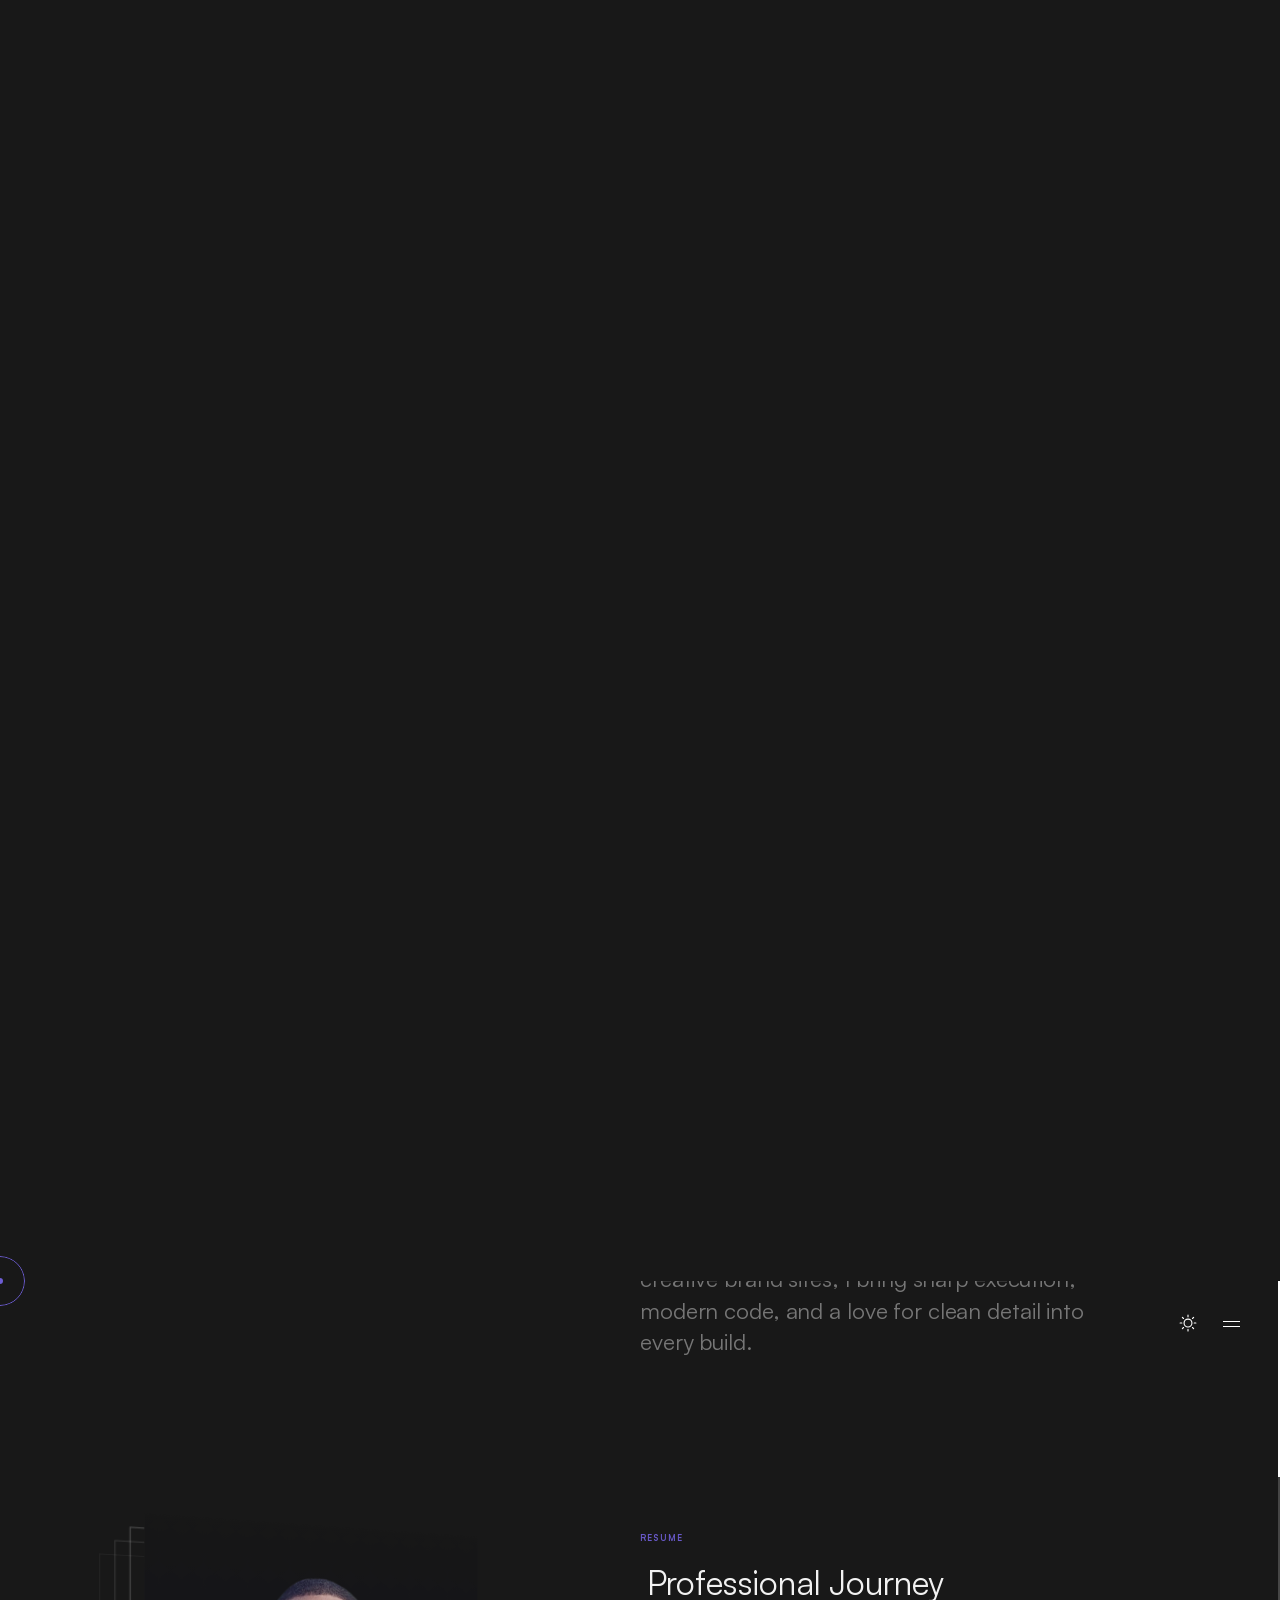
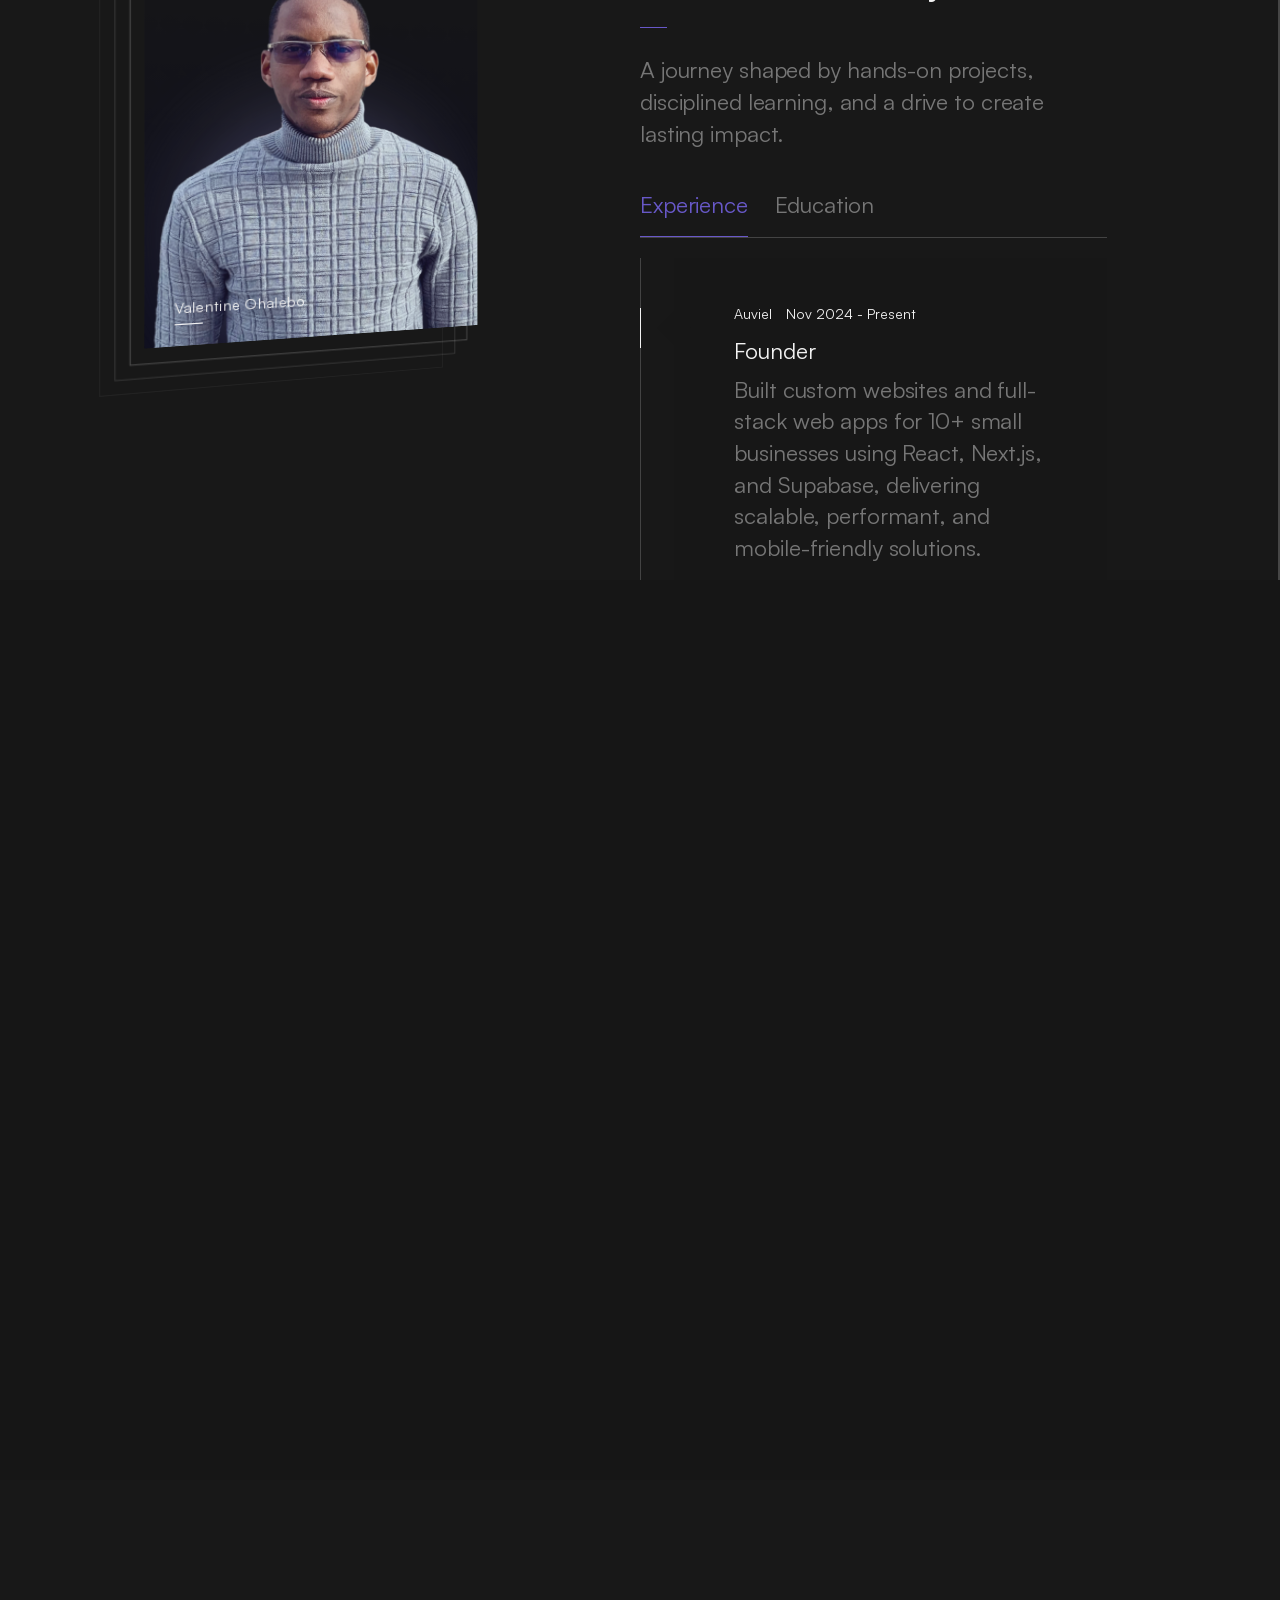
==== commit 773454c7: "Update Instagram link and enhance meta tags for SEO optimization" ====
--- a/index.html
+++ b/index.html
@@ -213,7 +213,7 @@
             ></a>
           </div>
           <div class="item">
-            <a href="https://www.instagram.com/codebyval/"
+            <a href="https://www.instagram.com/thevalentinedev/"
               ><span class="ti-instagram"></span
             ></a>
           </div>
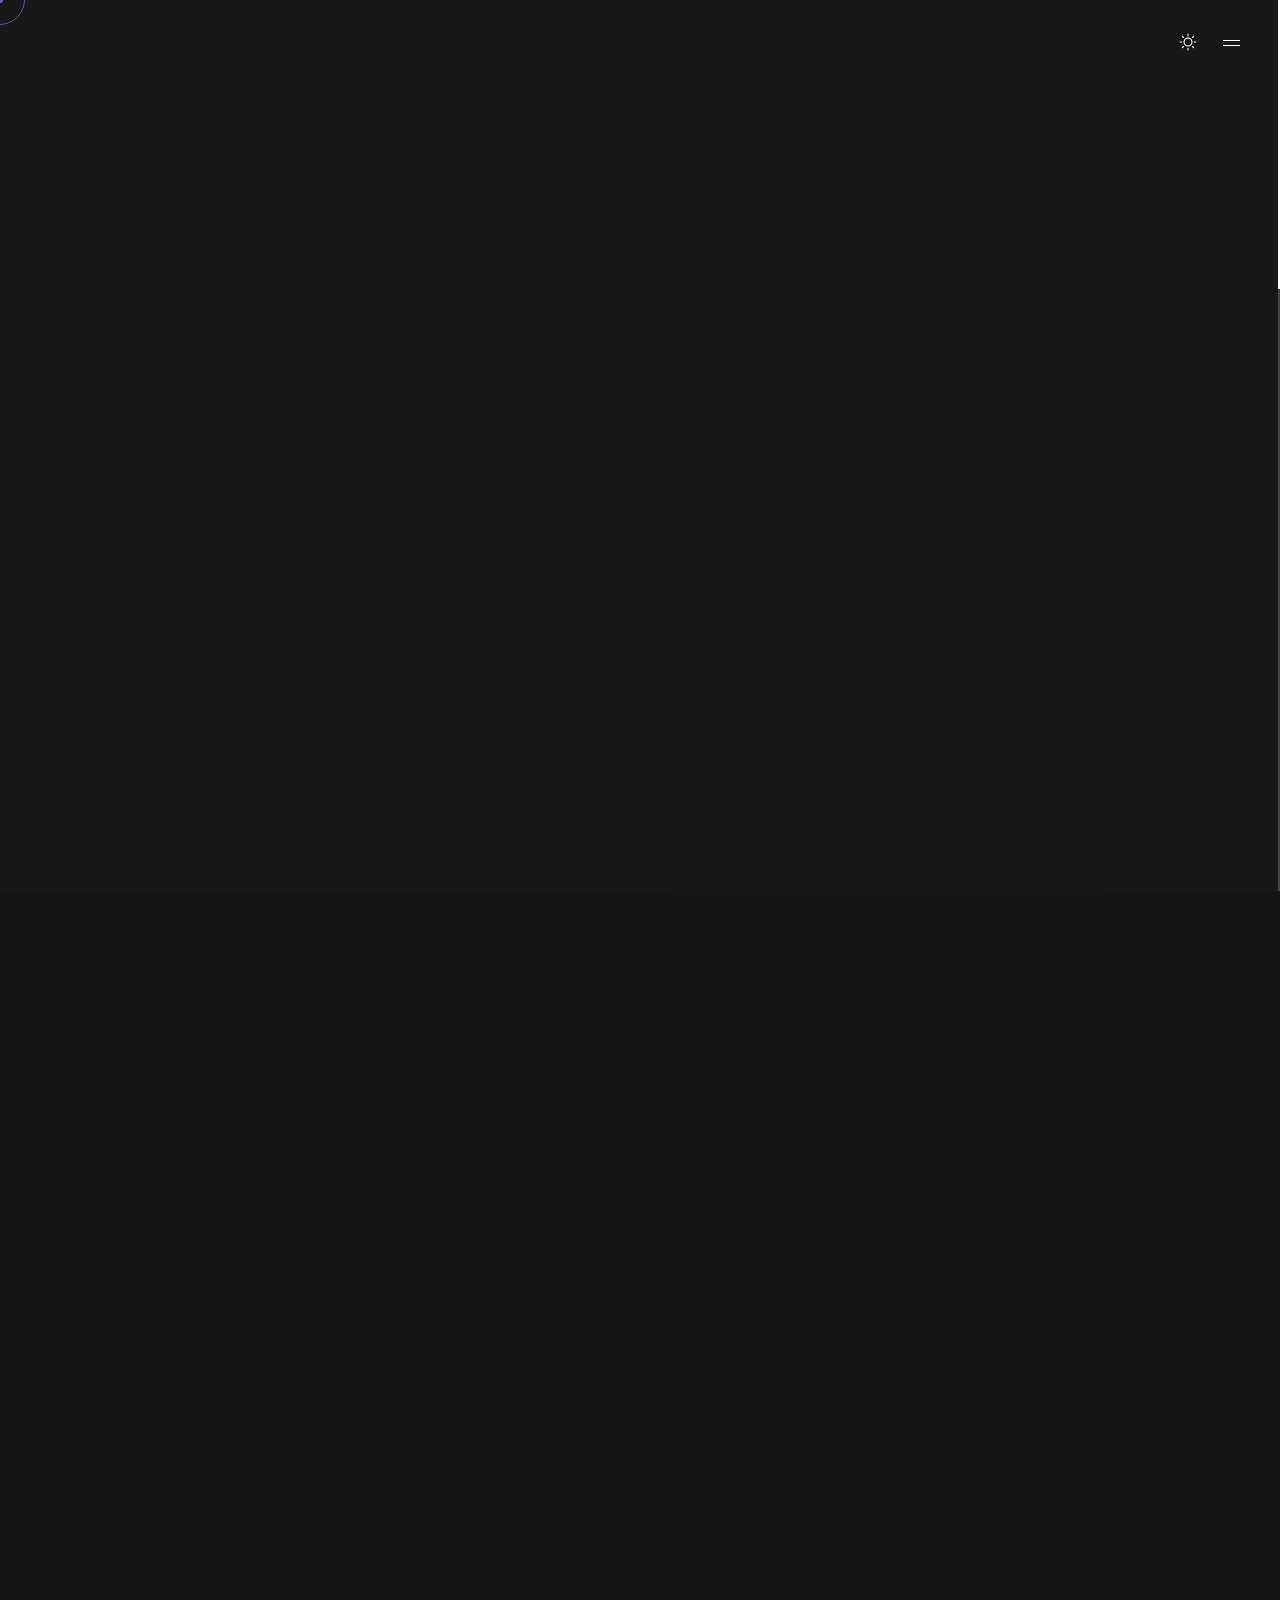
==== commit 1a924d49: "Add Google Analytics tracking script to index.html and 60s pitch video page" ====
--- a/index.html
+++ b/index.html
@@ -98,6 +98,17 @@
       async
       defer
     ></script>
+
+<!-- Google tag (gtag.js) -->
+<script async src="https://www.googletagmanager.com/gtag/js?id=G-J6CDKP93TN"></script>
+<script>
+  window.dataLayer = window.dataLayer || [];
+  function gtag(){dataLayer.push(arguments);}
+  gtag('js', new Date());
+
+  gtag('config', 'G-J6CDKP93TN');
+</script>
+
   </head>
 
   <body>
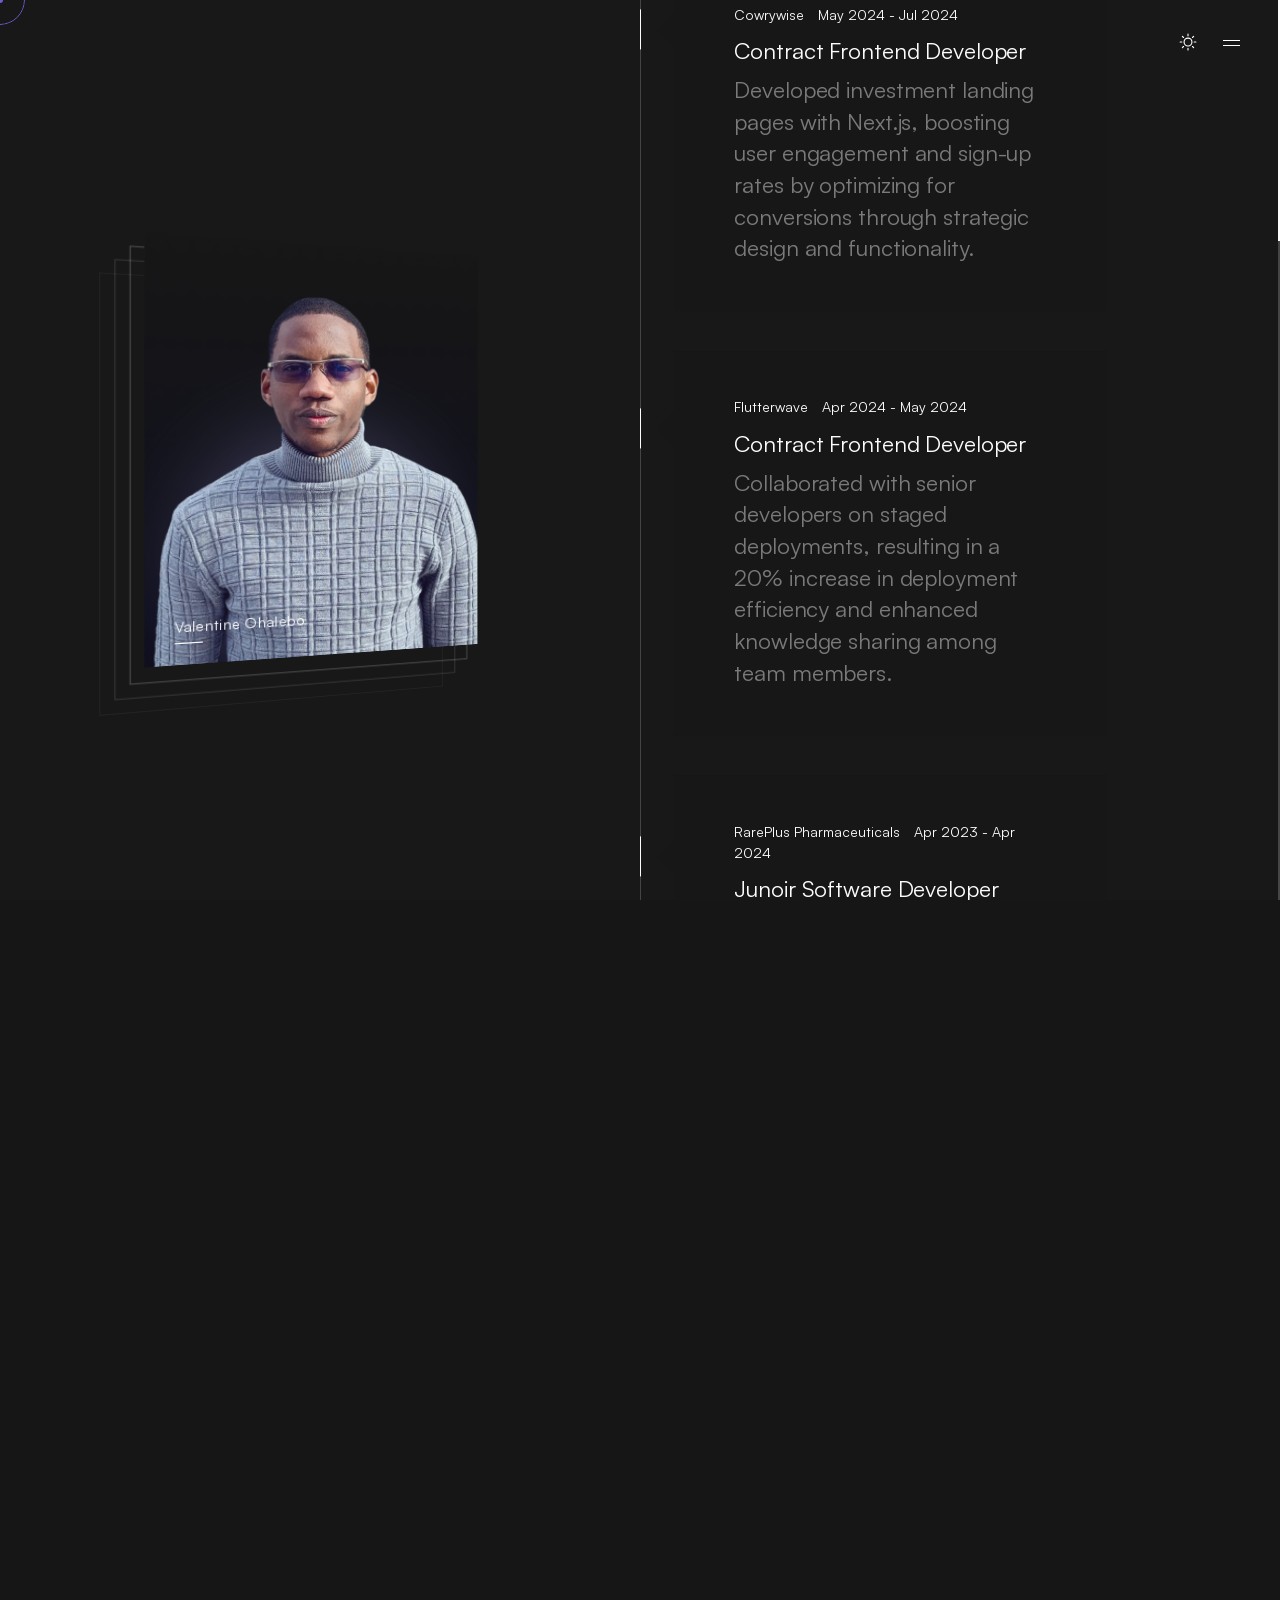
==== commit e72617ec: "Refactor index.html to enhance structure and update content - Reorganized HTML structure for better " ====
--- a/index.html
+++ b/index.html
@@ -1,901 +1,940 @@
 <!DOCTYPE html>
 
 <html lang="en">
-  <head>
-    <!-- META BASICS -->
-    <meta charset="UTF-8" />
-    <meta
-      name="viewport"
-      content="width=device-width, initial-scale=1, maximum-scale=1, user-scalable=no"
-    />
-    <meta http-equiv="X-UA-Compatible" content="IE=edge" />
-    <meta name="theme-color" content="#5A4BBF" />
-    <meta name="color-scheme" content="light dark" />
-
-    <!-- SEO -->
-    <title>Valentine | Creative Frontend Developer</title>
-    <meta
-      name="description"
-      content="Valentine is a creative frontend developer who builds modern, scalable, and visually stunning web experiences. Available for top-tier freelance and agency opportunities."
-    />
-    <meta
-      name="keywords"
-      content="Frontend Developer, UI Engineer, Web Developer, Portfolio, Creative Coder, JavaScript, React, Next.js, Valentine"
-    />
-    <meta name="author" content="Valentine Ohalebo" />
-
-    <!-- PAGE TITLE -->
-    <title>Valentine Ohalebo - Frontend Developer</title>
-
-    <!-- FAVICON -->
-    <link rel="icon" type="image/png" href="assets/images/favicon.png" />
-    <link rel="apple-touch-icon" href="assets/images/favicon.png" />
-
-    <!-- OPEN GRAPH (Facebook, LinkedIn, etc.) -->
-    <meta
-      property="og:title"
-      content="Valentine | Creative Frontend Developer"
-    />
-    <meta
-      property="og:description"
-      content="I design and develop modern, scalable, visually rich websites that perform. Built for execution."
-    />
-    <meta property="og:image" content="assets/images/meta.png" />
-    <meta property="og:url" content="https://valentine.dev" />
-    <meta property="og:type" content="website" />
-
-    <!-- TWITTER CARD -->
-    <meta name="twitter:card" content="summary_large_image" />
-    <meta
-      name="twitter:title"
-      content="Valentine | Creative Frontend Developer"
-    />
-    <meta
-      name="twitter:description"
-      content="Design-forward engineering. Execution-driven results."
-    />
-    <meta name="twitter:image" content="assets/images/meta.png" />
-
-    <!-- STYLESHEETS -->
-    <link rel="stylesheet" type="text/css" href="assets/css/plugins.css" />
-    <link rel="stylesheet" type="text/css" href="assets/css/style.css" />
-    <link rel="stylesheet" type="text/css" href="assets/css/elements.css" />
-    <link rel="stylesheet" type="text/css" href="assets/css/colors.css" />
-
-    <!-- FONTS -->
-    <style>
-      @font-face {
-        font-family: "Satoshi";
-        src: url("assets/fonts/Satoshi-Regular.woff2") format("woff2"),
-          url("assets/fonts/Satoshi-Regular.woff") format("woff");
-        font-weight: 400;
-        font-style: normal;
-        font-display: swap;
-      }
-
-      @font-face {
-        font-family: "Satoshi";
-        src: url("assets/fonts/Satoshi-Medium.woff2") format("woff2"),
-          url("assets/fonts/Satoshi-Medium.woff") format("woff");
-        font-weight: 500;
-        font-style: normal;
-        font-display: swap;
-      }
-
-      @font-face {
-        font-family: "Satoshi";
-        src: url("assets/fonts/Satoshi-Bold.woff2") format("woff2"),
-          url("assets/fonts/Satoshi-Bold.woff") format("woff");
-        font-weight: 700;
-        font-style: normal;
-        font-display: swap;
-      }
-    </style>
-
-    <!-- Cloudflare scripts -->
-    <script
-      src="https://challenges.cloudflare.com/turnstile/v0/api.js"
-      async
-      defer
-    ></script>
-
-<!-- Google tag (gtag.js) -->
-<script async src="https://www.googletagmanager.com/gtag/js?id=G-J6CDKP93TN"></script>
-<script>
-  window.dataLayer = window.dataLayer || [];
-  function gtag(){dataLayer.push(arguments);}
-  gtag('js', new Date());
-
-  gtag('config', 'G-J6CDKP93TN');
-</script>
-
-  </head>
-
-  <body>
-    <!-- LOADING SCREEN -->
-    <div class="loading-screen">
-      <!-- INNER-->
-      <div class="inner">
-        <div class="text-box">
-          <h3>Valentine Ohalebo</h3>
+
+<head>
+  <!-- META BASICS -->
+  <meta charset="UTF-8" />
+  <meta name="viewport" content="width=device-width, initial-scale=1, maximum-scale=1, user-scalable=no" />
+  <meta http-equiv="X-UA-Compatible" content="IE=edge" />
+  <meta name="theme-color" content="#5A4BBF" />
+  <meta name="color-scheme" content="light dark" />
+
+  <!-- SEO -->
+  <title>Valentine | Creative Frontend Developer</title>
+  <meta name="description"
+    content="Valentine is a creative frontend developer who builds modern, scalable, and visually stunning web experiences. Available for top-tier freelance and agency opportunities." />
+  <meta name="keywords"
+    content="Frontend Developer, UI Engineer, Web Developer, Portfolio, Creative Coder, JavaScript, React, Next.js, Valentine" />
+  <meta name="author" content="Valentine Ohalebo" />
+
+  <!-- PAGE TITLE -->
+  <title>Valentine Ohalebo - Frontend Developer</title>
+
+  <!-- FAVICON -->
+  <link rel="icon" type="image/png" href="assets/images/favicon.png" />
+  <link rel="apple-touch-icon" href="assets/images/favicon.png" />
+
+  <!-- OPEN GRAPH (Facebook, LinkedIn, etc.) -->
+  <meta property="og:title" content="Valentine | Creative Frontend Developer" />
+  <meta property="og:description"
+    content="I design and develop modern, scalable, visually rich websites that perform. Built for execution." />
+  <meta property="og:image" content="assets/images/meta.png" />
+  <meta property="og:url" content="https://valentine.dev" />
+  <meta property="og:type" content="website" />
+
+  <!-- TWITTER CARD -->
+  <meta name="twitter:card" content="summary_large_image" />
+  <meta name="twitter:title" content="Valentine | Creative Frontend Developer" />
+  <meta name="twitter:description" content="Design-forward engineering. Execution-driven results." />
+  <meta name="twitter:image" content="assets/images/meta.png" />
+
+  <!-- STYLESHEETS -->
+  <link rel="stylesheet" type="text/css" href="assets/css/plugins.css" />
+  <link rel="stylesheet" type="text/css" href="assets/css/style.css" />
+  <link rel="stylesheet" type="text/css" href="assets/css/elements.css" />
+  <link rel="stylesheet" type="text/css" href="assets/css/colors.css" />
+
+  <!-- FONTS -->
+  <style>
+    @font-face {
+      font-family: "Satoshi";
+      src: url("assets/fonts/Satoshi-Regular.woff2") format("woff2"),
+        url("assets/fonts/Satoshi-Regular.woff") format("woff");
+      font-weight: 400;
+      font-style: normal;
+      font-display: swap;
+    }
+
+    @font-face {
+      font-family: "Satoshi";
+      src: url("assets/fonts/Satoshi-Medium.woff2") format("woff2"),
+        url("assets/fonts/Satoshi-Medium.woff") format("woff");
+      font-weight: 500;
+      font-style: normal;
+      font-display: swap;
+    }
+
+    @font-face {
+      font-family: "Satoshi";
+      src: url("assets/fonts/Satoshi-Bold.woff2") format("woff2"),
+        url("assets/fonts/Satoshi-Bold.woff") format("woff");
+      font-weight: 700;
+      font-style: normal;
+      font-display: swap;
+    }
+  </style>
+
+  <!-- Cloudflare scripts -->
+  <script src="https://challenges.cloudflare.com/turnstile/v0/api.js" async defer></script>
+
+  <!-- Google tag (gtag.js) -->
+  <script async src="https://www.googletagmanager.com/gtag/js?id=G-J6CDKP93TN"></script>
+  <script>
+    window.dataLayer = window.dataLayer || [];
+    function gtag() { dataLayer.push(arguments); }
+    gtag('js', new Date());
+
+    gtag('config', 'G-J6CDKP93TN');
+  </script>
+
+</head>
+
+<body>
+  <!-- LOADING SCREEN -->
+  <div class="loading-screen">
+    <!-- INNER-->
+    <div class="inner">
+      <div class="text-box">
+        <h3>Valentine Ohalebo</h3>
+      </div>
+      <div class="line-frame">
+        <div class="line"></div>
+      </div>
+    </div>
+    <!-- /INNER-->
+  </div>
+  <!-- /LOADING SCREEN -->
+
+  <div class="top-bar">
+    <!-- DARK MODE TOGGLE -->
+    <button id="theme-toggle" aria-label="Toggle Dark Mode" class="theme-toogle-btn"></button>
+
+    <!-- MENU BUTTON -->
+    <div class="m-menu-button">
+      <!-- BURGER -->
+      <div class="burger">
+        <div class="line"></div>
+        <div class="line"></div>
+      </div>
+      <!-- /BURGER -->
+    </div>
+
+    <!-- /MENU BUTTON -->
+  </div>
+
+  <!-- MENU -->
+  <div class="m-menu">
+    <!-- MENU INNER -->
+    <div class="m-menu-inner noselect">
+      <!-- MENU ITEMS -->
+      <div class="head m-b-2">
+        <p class="small">Menu</p>
+      </div>
+      <ul class="main-items">
+        <li>
+          <a class="scroll-to" href="#intro"><span class="icon-circle-compass"></span>
+            <p class="small">Home</p>
+          </a>
+        </li>
+        <li>
+          <a class="scroll-to" href="#about"><span class="icon-profile-male"></span>
+            <p class="small">About</p>
+          </a>
+        </li>
+        <li>
+          <a class="scroll-to" href="#resume"><span class="icon-document"></span>
+            <p class="small">Resume</p>
+          </a>
+        </li>
+        <li>
+          <a class="scroll-to" href="#skills"><span class="icon-tools"></span>
+            <p class="small">Skills</p>
+          </a>
+        </li>
+        <li>
+          <a class="scroll-to" href="#work"><span class="icon-briefcase"></span>
+            <p class="small">Work</p>
+          </a>
+        </li>
+        <li>
+          <a class="scroll-to" href="#volunteer"><span class="icon-heart"></span>
+            <p class="small">Volunteer</p>
+          </a>
+        </li>
+        <li>
+          <a class="scroll-to" href="#achievements"><span class="icon-trophy"></span>
+            <p class="small">Achievements</p>
+          </a>
+        </li>
+        <li>
+          <a class="scroll-to" href="#contact"><span class="icon-envelope"></span>
+            <p class="small">Contact</p>
+          </a>
+        </li>
+      </ul>
+      <!-- /MENU ITEMS -->
+
+      <!-- SOCIAL ITEMS -->
+      <div class="head m-b-2 m-t-7">
+        <p class="small">Social</p>
+      </div>
+      <div class="social-items">
+        <div class="item">
+          <a href="https://github.com/thevalentinedev"><span class="ti-github"></span></a>
         </div>
-        <div class="line-frame">
-          <div class="line"></div>
+        <div class="item">
+          <a href="https://www.linkedin.com/in/valentine-ohalebo-51bb37221/"><span class="ti-linkedin"></span></a>
+        </div>
+        <div class="item">
+          <a href="https://www.facebook.com/people/Valentine-Ohalebo/61554448273077/?_rdr"><span
+              class="ti-facebook"></span></a>
+        </div>
+        <div class="item">
+          <a href="https://www.instagram.com/thevalentinedev/"><span class="ti-instagram"></span></a>
         </div>
       </div>
-      <!-- /INNER-->
+      <!-- /SOCIAL ITEMS -->
     </div>
-    <!-- /LOADING SCREEN -->
-
-    <div class="top-bar">
-      <!-- DARK MODE TOGGLE -->
-      <button
-        id="theme-toggle"
-        aria-label="Toggle Dark Mode"
-        class="theme-toogle-btn"
-      ></button>
-
-      <!-- MENU BUTTON -->
-      <div class="m-menu-button">
-        <!-- BURGER -->
-        <div class="burger">
-          <div class="line"></div>
-          <div class="line"></div>
+    <!-- /MENU INNER -->
+  </div>
+  <!-- /MENU -->
+
+  <!-- MAIN -->
+  <div id="main">
+    <!-- LEFT CONTENT -->
+    <div class="left-content noselect">
+      <!-- INNER CONTENT -->
+      <div class="inner-content">
+        <!-- NAME -->
+        <div class="name">
+          <p class="small color-white">Valentine Ohalebo</p>
+          <div class="seperator-line name-separator"></div>
         </div>
-        <!-- /BURGER -->
+        <!-- /NAME -->
+
+        <div class="picture-box">
+          <div class="picture"></div>
+        </div>
+        <div class="frame-1 frame"></div>
+        <div class="frame-2 frame"></div>
+        <div class="frame-3 frame"></div>
       </div>
-
-      <!-- /MENU BUTTON -->
+      <!-- /INNER CONTENT -->
     </div>
-
-    <!-- MENU -->
-    <div class="m-menu">
-      <!-- MENU INNER -->
-      <div class="m-menu-inner noselect">
-        <!-- MENU ITEMS -->
-        <div class="head m-b-2">
-          <p class="small">Menu</p>
-        </div>
-        <ul class="main-items">
-          <li>
-            <a class="scroll-to" href="#intro"
-              ><span class="icon-circle-compass"></span>
-              <p class="small">Home</p>
-            </a>
-          </li>
-          <li>
-            <a class="scroll-to" href="#about"
-              ><span class="icon-profile-male"></span>
-              <p class="small">About</p>
-            </a>
-          </li>
-          <li>
-            <a class="scroll-to" href="#resume"
-              ><span class="icon-document"></span>
-              <p class="small">Resume</p>
-            </a>
-          </li>
-          <li>
-            <a class="scroll-to" href="#skills"
-              ><span class="icon-tools"></span>
-              <p class="small">Skills</p>
-            </a>
-          </li>
-          <li>
-            <a class="scroll-to" href="#work"
-              ><span class="icon-briefcase"></span>
-              <p class="small">Work</p>
-            </a>
-          </li>
-          <li>
-            <a class="scroll-to" href="#achievements"
-              ><span class="icon-trophy"></span>
-              <p class="small">Achievements</p>
-            </a>
-          </li>
-          <li>
-            <a class="scroll-to" href="#contact"
-              ><span class="icon-envelope"></span>
-              <p class="small">Contact</p>
-            </a>
-          </li>
-        </ul>
-        <!-- /MENU ITEMS -->
-
-        <!-- SOCIAL ITEMS -->
-        <div class="head m-b-2 m-t-7">
-          <p class="small">Social</p>
-        </div>
-        <div class="social-items">
-          <div class="item">
-            <a href="https://github.com/thevalentinedev"
-              ><span class="ti-github"></span
-            ></a>
+    <!-- /LEFT CONTENT -->
+
+    <!-- RIGHT CONTENT -->
+    <div class="right-content">
+      <!-- INNER CONTENT -->
+      <div class="inner-content">
+        <!-- SECTION CONTAINER -->
+        <div class="section-container">
+          <!-- SECTION ( INTRODUCTION ) -->
+          <div class="section height-100 y-center" style="padding-bottom: 2rem" id="intro">
+            <!-- CONTAINER -->
+            <div class="container">
+              <p class="tag m-b-4">INTRODUCTION</p>
+              <h1 class="m-b-5 m-l-3">
+                I'm a Creative Developer. Built for Execution.
+              </h1>
+              <div class="seperator-line"></div>
+            </div>
+            <!-- /CONTAINER -->
           </div>
-          <div class="item">
-            <a href="https://www.linkedin.com/in/valentine-ohalebo-51bb37221/"
-              ><span class="ti-linkedin"></span
-            ></a>
+          <!-- /SECTION ( INTRODUCTION ) -->
+
+          <!-- SECTION ( ABOUT ) -->
+          <div class="section" style="padding-bottom: 26rem" id="about">
+            <!-- CONTAINER -->
+            <div class="container">
+              <p class="tag m-b-3 scroll-animation">ABOUT</p>
+              <h3 class="m-b-4 m-l-1 scroll-animation">
+                My approach to building impactful digital experiences.
+              </h3>
+              <div class="seperator-line m-b-4 scroll-animation"></div>
+              <p class="scroll-animation">
+                I believe the best digital experiences are crafted, not
+                stacked. With a foundation in design and a focus on frontend
+                engineering, I build interfaces that don’t just look good,
+                they move with intention, load fast, and scale cleanly. From
+                e-commerce platforms to creative brand sites, I bring sharp
+                execution, modern code, and a love for clean detail into every
+                build.
+              </p>
+            </div>
+            <!-- /CONTAINER -->
           </div>
-          <div class="item">
-            <a
-              href="https://www.facebook.com/people/Valentine-Ohalebo/61554448273077/?_rdr"
-              ><span class="ti-facebook"></span
-            ></a>
+          <!-- /SECTION ( ABOUT ) -->
+
+          <!-- SECTION ( RESUME ) -->
+          <div class="section" style="padding-bottom: 20rem" id="resume">
+            <!-- CONTAINER -->
+            <div class="container">
+              <p class="tag m-b-3 scroll-animation">RESUME</p>
+              <h3 class="m-b-4 m-l-1 scroll-animation">
+                Professional Journey
+              </h3>
+              <div class="seperator-line m-b-4 scroll-animation"></div>
+              <p class="m-b-6 scroll-animation">
+                A journey shaped by hands-on projects, disciplined learning,
+                and a drive to create lasting impact.
+              </p>
+
+              <!-- TABS -->
+              <div class="tabs">
+                <!-- TAB NAVIGATION -->
+                <ul class="tab-nav m-b-3">
+                  <li>
+                    <a href="#tab-1">
+                      <p>Experience</p>
+                    </a>
+                  </li>
+                  <li>
+                    <a href="#tab-2">
+                      <p>Education</p>
+                    </a>
+                  </li>
+                </ul>
+                <!-- /TAB NAVIGATION -->
+
+                <div id="tab-1" class="tab">
+                  <!-- RESUME ITEM -->
+                  <div class="resume">
+                    <!-- ITEM -->
+                    <div class="item m-b-6 scroll-animation">
+                      <p class="color-white m-b-1-5 small">
+                        Naija Jollof<span class="m-l-2 color-white">Jul 2024 - Jul 2025</span>
+                      </p>
+                      <p class="color-white m-b-1">Software Developer Intern</p>
+                      <p>
+                        Maintained and enhanced a multilingual restaurant platform with seasonal features and responsive
+                        layouts
+                      </p>
+                    </div>
+                    <!-- /ITEM -->
+
+                    <!-- ITEM -->
+                    <div class="item m-b-6 scroll-animation">
+                      <p class="color-white m-b-1-5 small">
+                        Cowrywise<span class="m-l-2 color-white">May 2024 - Jul 2024
+                        </span>
+                      </p>
+                      <p class="color-white m-b-1">Contract Frontend Developer</p>
+                      <p>
+                        Developed investment landing pages with Next.js, boosting user engagement and sign-up rates by
+                        optimizing for conversions through
+                        strategic design and functionality.
+                      </p>
+                    </div>
+                    <!-- /ITEM -->
+
+                    <!-- ITEM -->
+                    <div class="item m-b-6 scroll-animation">
+                      <p class="color-white m-b-1-5 small">
+                        Flutterwave<span class="m-l-2 color-white">Apr 2024 - May 2024
+                        </span>
+                      </p>
+                      <p class="color-white m-b-1">Contract Frontend Developer </p>
+                      <p>
+                        Collaborated with senior developers on staged deployments, resulting in a 20% increase in
+                        deployment efficiency and enhanced
+                        knowledge sharing among team members. </p>
+                    </div>
+                    <!-- /ITEM -->
+
+                    <!-- ITEM -->
+                    <div class="item m-b-6 scroll-animation">
+                      <p class="color-white m-b-1-5 small">
+                        RarePlus Pharmaceuticals<span class="m-l-2 color-white">Apr 2023 - Apr 2024
+                        </span>
+                      </p>
+                      <p class="color-white m-b-1">Junoir Software Developer</p>
+                      <p>
+                        Revamped internal inventory and consultation management tools using Azure DevOps, increasing
+                        operational efficiency by 25% and
+                        significantly reducing downtime.
+                      </p>
+                    </div>
+                    <!-- /ITEM -->
+
+                    <!-- ITEM -->
+                    <div class="item m-b-6 scroll-animation">
+                      <p class="color-white m-b-1-5 small">
+                        Paystack<span class="m-l-2 color-white">Nov 2022 - Feb 2023
+                        </span>
+                      </p>
+                      <p class="color-white m-b-1">Frontend Developer Intern</p>
+                      <p>
+                        Enhanced the React component library for the merchant dashboard, significantly improving user
+                        interface consistency and boosting
+                        developer efficiency by streamlining component integration.
+                      </p>
+                    </div>
+                    <!-- /ITEM -->
+
+                    <!-- ITEM -->
+                    <div class="item m-b-6 scroll-animation">
+                      <p class="color-white m-b-1-5 small">
+                        Interswitch Group <span class="m-l-2 color-white">Jun 2022 - Sep 2022
+                        </span>
+                      </p>
+                      <p class="color-white m-b-1">Software Developer Intern</p>
+                      <p>
+                        Engaged in sprint rituals and bug triaging, enhancing team efficiency and gaining experience in
+                        fintech software teams and agile
+                        methodologies.
+                      </p>
+                    </div>
+                    <!-- /ITEM -->
+
+                  </div>
+                  <!-- /RESUME ITEM -->
+                </div>
+
+                <div id="tab-2" class="tab">
+                  <!-- RESUME ITEM -->
+                  <div class="resume">
+                    <!-- ITEM -->
+                    <div class="item m-b-6 scroll-animation">
+                      <p class="color-white m-b-1-5 small">
+                        Conestoga College<span class="m-l-2 color-white">Jan 2024 - Apr 2025</span>
+                      </p>
+                      <p class="color-white m-b-1">
+                        Computer Programming — Ontario College Diploma
+                      </p>
+                      <p>Graduated with High Distinction, GPA: 3.92</p>
+                    </div>
+                    <!-- /ITEM -->
+                    <!-- ITEM -->
+                    <div class="item m-b-6 scroll-animation">
+                      <p class="color-white m-b-1-5 small">
+                        Imo State University<span class="m-l-2 color-white">Sept 2020 - Sept 2024</span>
+                      </p>
+                      <p class="color-white m-b-1">
+                        Bachelor of Science — Computer Science
+                      </p>
+                      <p>Graduated with Distinction</p>
+                    </div>
+                    <!-- /ITEM -->
+                  </div>
+                  <!-- /RESUME ITEM -->
+                </div>
+
+                <!-- BUTTON -->
+                <button type="submit" class="default-button button-border m-b-3 m-t-5"
+                  onclick="window.open('https://valentine.dev/assets/resume/Valentine_Ohalebo_Resume.pdf', '_blank')">
+                  <span class="ti-arrow-down icon"></span>
+                  <span class="button-text m-l-2">Download full resume</span>
+                </button>
+                <!-- /BUTTON -->
+              </div>
+              <!-- /RESUME -->
+            </div>
+            <!-- /CONTAINER -->
           </div>
-          <div class="item">
-            <a href="https://www.instagram.com/thevalentinedev/"
-              ><span class="ti-instagram"></span
-            ></a>
+          <!-- /SECTION ( RESUME ) -->
+
+          <!-- SECTION ( SKILLS ) -->
+          <div class="section" style="padding-bottom: 20rem" id="skills">
+            <!-- CONTAINER -->
+            <div class="container">
+              <p class="tag m-b-3 scroll-animation">SKILLS</p>
+              <h3 class="m-b-4 m-l-1 scroll-animation">
+                Tools I trust to bring ideas to life.
+              </h3>
+              <div class="seperator-line m-b-4 scroll-animation"></div>
+
+              <!-- PILLS -->
+              <div class="pills m-b-5">
+                <div class="pill">
+                  <p>HTML5</p>
+                </div>
+                <div class="pill">
+                  <p>CSS3</p>
+                </div>
+                <div class="pill">
+                  <p>JavaScript</p>
+                </div>
+                <div class="pill">
+                  <p>TypeScript</p>
+                </div>
+                <div class="pill">
+                  <p>React</p>
+                </div>
+                <div class="pill">
+                  <p>Tailwind CSS</p>
+                </div>
+                <div class="pill">
+                  <p>Next JS</p>
+                </div>
+                <div class="pill">
+                  <p>Node Js</p>
+                </div>
+                <div class="pill">
+                  <p>SQL</p>
+                </div>
+                <div class="pill">
+                  <p>Figma</p>
+                </div>
+                <div class="pill">
+                  <p>Git</p>
+                </div>
+                <div class="pill">
+                  <p>Linux</p>
+                </div>
+                <div class="pill">
+                  <p>Express.js</p>
+                </div>
+              </div>
+              <!-- /PILLS -->
+            </div>
+            <!-- /CONTAINER -->
           </div>
-        </div>
-        <!-- /SOCIAL ITEMS -->
-      </div>
-      <!-- /MENU INNER -->
-    </div>
-    <!-- /MENU -->
-
-    <!-- MAIN -->
-    <div id="main">
-      <!-- LEFT CONTENT -->
-      <div class="left-content noselect">
-        <!-- INNER CONTENT -->
-        <div class="inner-content">
-          <!-- NAME -->
-          <div class="name">
-            <p class="small color-white">Valentine Ohalebo</p>
-            <div class="seperator-line name-separator"></div>
+          <!-- /SECTION ( SKILLS ) -->
+
+          <!-- SECTION ( WORK ) -->
+          <div class="section" style="padding-bottom: 20rem" id="work">
+            <!-- CONTAINER -->
+            <div class="container">
+              <p class="tag m-b-3 scroll-animation">WORK</p>
+              <h3 class="m-b-4 m-l-1 scroll-animation">Selected Work</h3>
+              <div class="seperator-line m-b-4 scroll-animation"></div>
+              <p class="m-b-6 scroll-animation">
+                A selection of projects crafted with intention, precision, and
+                care.
+              </p>
+
+              <!-- WORK GRID -->
+              <div class="work-grid">
+                <!-- ITEM -->
+                <div class="item noselect work-lightbox scroll-animation m-b-5">
+                  <div class="icon-button">
+                    <span class="ti-arrow-right"></span>
+                  </div>
+                  <div class="info">
+                    <p class="color-white">GeoEvent</p>
+                    <div class="seperator-line m-t-1"></div>
+                  </div>
+                  <div class="cover" style="
+                        background-image: url(assets/images/work/item-1/geoevnt.png);
+                      "></div>
+
+                  <!-- LIGHTBOX CONTENT -->
+                  <div class="lightbox-content">
+                    <!-- LIGHTBOX IMAGES -->
+                    <div class="lightbox-images">
+                      <div class="item" data-image="assets/images/work/item-1/1.jpg"></div>
+                    </div>
+                    <!-- /LIGHTBOX IMAGES -->
+
+                    <!-- INFO CONTENT -->
+                    <div class="info-content">
+                      <h3 class="m-b-3">GeoEvent</h3>
+                      <div class="seperator-line m-b-3"></div>
+                      <p>
+                        A modern event discovery platform that helps users
+                        explore local happenings in real time. Built with a
+                        responsive UI and smart filtering, GeoEvent blends
+                        performance with clean design to make browsing events
+                        intuitive and engaging.
+                      </p>
+                      <!-- PILLS -->
+                      <div class="pills m-b-5 m-t-5">
+                        <div class="pill">
+                          <p>Next Js</p>
+                        </div>
+                        <div class="pill">
+                          <p>React</p>
+                        </div>
+                        <div class="pill">
+                          <p>Tailwind CSS</p>
+                        </div>
+                        <div class="pill">
+                          <p>Node Js</p>
+                        </div>
+                        <div class="pill">
+                          <p>MongoDB</p>
+                        </div>
+                        <div class="pill">
+                          <p>Vercel</p>
+                        </div>
+                      </div>
+                      <!-- /PILLS -->
+                      <div style="display: flex; gap: 1rem">
+                        <!-- BUTTON -->
+                        <button type="submit" class="default-button button-border m-b-3"
+                          onclick="window.open('https://github.com/thevalentinedev/geoeventpublic', '_blank')">
+                          <span class="ti-arrow-top-right icon"></span>
+                          <span class="button-text m-l-2">Github</span>
+                        </button>
+                        <!-- /BUTTON -->
+                        <button type="submit" class="default-button button-border m-b-3"
+                          onclick="window.open('https://geoevent.ca', '_blank')">
+                          <span class="ti-arrow-top-right icon"></span>
+                          <span class="button-text m-l-2">Website</span>
+                        </button>
+                        <!-- /BUTTON -->
+                      </div>
+                    </div>
+                    <!-- /INFO CONTENT -->
+                  </div>
+                  <!-- LIGHTBOX CONTENT -->
+                </div>
+                <!-- /ITEM -->
+
+                <!-- ITEM -->
+                <div class="item noselect work-lightbox scroll-animation m-b-5">
+                  <div class="icon-button">
+                    <span class="ti-arrow-right"></span>
+                  </div>
+                  <div class="info">
+                    <p class="color-white">Applyfit</p>
+                    <div class="seperator-line m-t-1"></div>
+                  </div>
+                  <div class="cover" style="
+                        background-image: url(assets/images/work/item-1/applyfit.png);
+                      "></div>
+
+                  <!-- LIGHTBOX CONTENT -->
+                  <div class="lightbox-content">
+                    <!-- LIGHTBOX IMAGES -->
+                    <div class="lightbox-images">
+                      <div class="item" data-image="assets/images/work/item-1/1.jpg"></div>
+                    </div>
+                    <!-- /LIGHTBOX IMAGES -->
+
+                    <!-- INFO CONTENT -->
+                    <div class="info-content">
+                      <h3 class="m-b-3">Applyfit</h3>
+                      <div class="seperator-line m-b-3"></div>
+                      <p>
+                        Built a web app that parses resumes (PDF/Docx), extracts skills/roles, and matches them against
+                        job descriptions
+                        <!-- PILLS -->
+                      <div class="pills m-b-5 m-t-5">
+                        <div class="pill">
+                          <p>Next Js</p>
+                        </div>
+                        <div class="pill">
+                          <p>React</p>
+                        </div>
+                        <div class="pill">
+                          <p>Tailwind CSS</p>
+                        </div>
+                        <div class="pill">
+                          <p>Node Js</p>
+                        </div>
+                        <div class="pill">
+                          <p>MongoDB</p>
+                        </div>
+                        <div class="pill">
+                          <p>Vercel</p>
+                        </div>
+                      </div>
+                      <!-- /PILLS -->
+                      <div style="display: flex; gap: 1rem">
+                        <!-- BUTTON -->
+                        <button type="submit" class="default-button button-border m-b-3"
+                          onclick="window.open('https://github.com/thevalentinedev/applyfit', '_blank')">
+                          <span class="ti-arrow-top-right icon"></span>
+                          <span class="button-text m-l-2">Github</span>
+                        </button>
+                        <!-- /BUTTON -->
+                        <button type="submit" class="default-button button-border m-b-3"
+                          onclick="window.open('https://applyfit.ca', '_blank')">
+                          <span class="ti-arrow-top-right icon"></span>
+                          <span class="button-text m-l-2">Website</span>
+                        </button>
+                        <!-- /BUTTON -->
+                      </div>
+                    </div>
+                    <!-- /INFO CONTENT -->
+                  </div>
+                  <!-- LIGHTBOX CONTENT -->
+                </div>
+                <!-- /ITEM -->
+
+                <!-- ITEM -->
+                <div class="item noselect work-lightbox scroll-animation">
+                  <div class="icon-button">
+                    <span class="ti-arrow-right"></span>
+                  </div>
+                  <div class="info">
+                    <p class="color-white">ImageMark</p>
+                    <div class="seperator-line m-t-1"></div>
+                  </div>
+                  <div class="cover" style="
+                        background-image: url(assets/images/work/item-1/imagemark.jpg);
+                      "></div>
+
+                  <!-- LIGHTBOX CONTENT -->
+                  <div class="lightbox-content">
+                    <!-- LIGHTBOX IMAGES -->
+                    <div class="lightbox-images">
+                      <div class="item" data-image="assets/images/work/item-1/1.jpg"></div>
+                    </div>
+                    <!-- /LIGHTBOX IMAGES -->
+
+                    <!-- INFO CONTENT -->
+                    <div class="info-content">
+                      <h3 class="m-b-3">Imagemark</h3>
+                      <div class="seperator-line m-b-3"></div>
+                      <p>
+                        A modern, privacy-first tool that lets users watermark
+                        images directly in the browser. Designed for creators
+                        and marketers who want to brand their visual content
+                        without uploading sensitive data to third-party
+                        servers, ImageMark leverages client-side technology to
+                        provide secure, efficient watermarking.
+                      </p>
+                      <!-- PILLS -->
+                      <div class="pills m-b-5 m-t-5">
+                        <div class="pill">
+                          <p>Vanilla Js</p>
+                        </div>
+                        <div class="pill">
+                          <p>React</p>
+                        </div>
+                        <div class="pill">
+                          <p>Tailwind CSS</p>
+                        </div>
+                        <div class="pill">
+                          <p>Node Js</p>
+                        </div>
+                        <div class="pill">
+                          <p>TypeScript</p>
+                        </div>
+                        <div class="pill">
+                          <p>Vercel</p>
+                        </div>
+                        <div class="pill">
+                          <p>Canvas API</p>
+                        </div>
+                      </div>
+                      <!-- /PILLS -->
+
+                      <div style="display: flex; gap: 1rem">
+                        <!-- BUTTON 1 -->
+                        <button type="button" class="default-button button-border"
+                          onclick="window.open('https://github.com/thevalentinedev/imagemark', '_blank')">
+                          <span class="ti-arrow-top-right icon"></span>
+                          <span class="button-text m-l-2">Github</span>
+                        </button>
+
+                        <!-- BUTTON 2 -->
+                        <button type="button" class="default-button button-border"
+                          onclick="window.open('https://imagemark.app', '_blank')">
+                          <span class="ti-arrow-top-right icon"></span>
+                          <span class="button-text m-l-2">Website</span>
+                        </button>
+                      </div>
+                    </div>
+                    <!-- /INFO CONTENT -->
+                  </div>
+                  <!-- LIGHTBOX CONTENT -->
+                </div>
+                <!-- /ITEM -->
+              </div>
+              <!-- /WORK GRID -->
+            </div>
+            <!-- /CONTAINER -->
+
+            <button type="submit" class="default-button button-border m-b-3 m-t-5"
+              onclick="window.open('https://github.com/thevalentinedev?tab=repositories', '_blank')">
+              <span class="ti-arrow-down icon"></span>
+              <span class="button-text m-l-2">View more on Github</span>
+            </button>
           </div>
-          <!-- /NAME -->
-
-          <div class="picture-box">
-            <div class="picture"></div>
+          <!-- /SECTION ( WORK ) -->
+
+           <!-- SECTION ( RESUME ) -->
+           <div class="section" style="padding-bottom: 20rem" id="volunteer">
+            <!-- CONTAINER -->
+            <div class="container">
+              <p class="tag m-b-3 scroll-animation">VOLUNTEERING</p>
+              <h3 class="m-b-4 m-l-1 scroll-animation">
+                Volunteer Experience
+              </h3>
+              <div class="seperator-line m-b-4 scroll-animation"></div>
+              <p class="m-b-6 scroll-animation">
+                Giving back through technology and service
+              </p>
+
+              <!-- TABS -->
+              <div class="tabs">
+               
+
+                <div id="tab-1" class="tab">
+                  <!-- RESUME ITEM -->
+                  <div class="resume">
+                    <!-- ITEM -->
+                    <div class="item m-b-6 scroll-animation">
+                      <p class="color-white m-b-1-5 small">
+                        SpurHacks<span class="m-l-2 color-white">Jun 2025</span>
+                      </p>
+                      <p class="color-white m-b-1">Volunteer</p>
+                      <p>
+                        Assisted event organizers with setup, participant onboarding, and team coordination
+                      </p>
+                    </div>
+                    <!-- /ITEM -->
+
+                    <!-- ITEM -->
+                    <div class="item m-b-6 scroll-animation">
+                      <p class="color-white m-b-1-5 small">
+                        EasyA AI Hackathon<span class="m-l-2 color-white">Apr 2025
+                        </span>
+                      </p>
+                      <p class="color-white m-b-1">Volunteer</p>
+                      <p>
+                        Collaborated with organizers to ensure smooth event flow across the 24-hour build sprint
+                      </p>
+                    </div>
+                    <!-- /ITEM -->
+
+                    <!-- ITEM -->
+                    <div class="item m-b-6 scroll-animation">
+                      <p class="color-white m-b-1-5 small">
+                        Tribe Network<span class="m-l-2 color-white">Dec 2024
+                        </span>
+                      </p>
+                      <p class="color-white m-b-1">Volunteer Frontend Intern </p>
+                      <p>
+                        Assisted with layout fixes, dark mode toggle, and dashboard bug clean-up </p>
+                    </div>
+                    <!-- /ITEM -->
+
+                  </div>
+                  <!-- /RESUME ITEM -->
+                </div>
+
+                <!-- BUTTON -->
+                <button type="submit" class="default-button button-border m-b-3 m-t-5"
+                  onclick="window.open('https://valentine.dev/assets/resume/Valentine_Ohalebo_Resume.pdf', '_blank')">
+                  <span class="ti-arrow-down icon"></span>
+                  <span class="button-text m-l-2">Download full resume</span>
+                </button>
+                <!-- /BUTTON -->
+              </div>
+              <!-- /RESUME -->
+            </div>
+            <!-- /CONTAINER -->
           </div>
-          <div class="frame-1 frame"></div>
-          <div class="frame-2 frame"></div>
-          <div class="frame-3 frame"></div>
-        </div>
-        <!-- /INNER CONTENT -->
-      </div>
-      <!-- /LEFT CONTENT -->
-
-      <!-- RIGHT CONTENT -->
-      <div class="right-content">
-        <!-- INNER CONTENT -->
-        <div class="inner-content">
-          <!-- SECTION CONTAINER -->
-          <div class="section-container">
-            <!-- SECTION ( INTRODUCTION ) -->
-            <div
-              class="section height-100 y-center"
-              style="padding-bottom: 2rem"
-              id="intro"
-            >
-              <!-- CONTAINER -->
-              <div class="container">
-                <p class="tag m-b-4">INTRODUCTION</p>
-                <h1 class="m-b-5 m-l-3">
-                  I'm a Creative Developer. Built for Execution.
-                </h1>
-                <div class="seperator-line"></div>
+          <!-- /SECTION ( RESUME ) -->
+
+          <!-- SECTION ( ACHIEVEMENTS ) -->
+          <div class="section" style="padding-bottom: 20rem" id="achievements">
+            <!-- CONTAINER -->
+            <div class="container">
+              <p class="tag m-b-3 scroll-animation">ACHIEVEMENTS</p>
+              <h3 class="m-b-4 m-l-1 scroll-animation">
+                Focused learning. Certified progress.
+              </h3>
+              <div class="seperator-line m-b-4 scroll-animation"></div>
+              <p id="carousel-description" class="m-b-5 scroll-animation"></p>
+
+              <!-- IMAGE CAROUSEL -->
+              <div class="image-carousel" style="height: 40vh">
+                <div class="item" style="
+                      background-image: url(assets/images/carousel/parchment.png);
+                    "></div>
+                <div class="item" style="
+                      background-image: url(assets/images/carousel/best-of-program-award.jpg);
+                    "></div>
+                <div class="item" style="
+                      background-image: url(assets/images/carousel/tech-showcase-award.jpg);
+                    "></div>
+                <div class="item" style="
+                      background-image: url(assets/images/carousel/john-hopkins.png);
+                    "></div>
               </div>
-              <!-- /CONTAINER -->
+              <!-- /IMAGE CAROUSEL -->
             </div>
-            <!-- /SECTION ( INTRODUCTION ) -->
-
-            <!-- SECTION ( ABOUT ) -->
-            <div class="section" style="padding-bottom: 26rem" id="about">
-              <!-- CONTAINER -->
-              <div class="container">
-                <p class="tag m-b-3 scroll-animation">ABOUT</p>
-                <h3 class="m-b-4 m-l-1 scroll-animation">
-                  My approach to building impactful digital experiences.
-                </h3>
-                <div class="seperator-line m-b-4 scroll-animation"></div>
-                <p class="scroll-animation">
-                  I believe the best digital experiences are crafted, not
-                  stacked. With a foundation in design and a focus on frontend
-                  engineering, I build interfaces that don’t just look good,
-                  they move with intention, load fast, and scale cleanly. From
-                  e-commerce platforms to creative brand sites, I bring sharp
-                  execution, modern code, and a love for clean detail into every
-                  build.
-                </p>
-              </div>
-              <!-- /CONTAINER -->
-            </div>
-            <!-- /SECTION ( ABOUT ) -->
-
-            <!-- SECTION ( RESUME ) -->
-            <div class="section" style="padding-bottom: 20rem" id="resume">
-              <!-- CONTAINER -->
-              <div class="container">
-                <p class="tag m-b-3 scroll-animation">RESUME</p>
-                <h3 class="m-b-4 m-l-1 scroll-animation">
-                  Professional Journey
-                </h3>
-                <div class="seperator-line m-b-4 scroll-animation"></div>
-                <p class="m-b-6 scroll-animation">
-                  A journey shaped by hands-on projects, disciplined learning,
-                  and a drive to create lasting impact.
-                </p>
-
-                <!-- TABS -->
-                <div class="tabs">
-                  <!-- TAB NAVIGATION -->
-                  <ul class="tab-nav m-b-3">
-                    <li>
-                      <a href="#tab-1">
-                        <p>Experience</p>
-                      </a>
-                    </li>
-                    <li>
-                      <a href="#tab-2">
-                        <p>Education</p>
-                      </a>
-                    </li>
-                  </ul>
-                  <!-- /TAB NAVIGATION -->
-
-                  <div id="tab-1" class="tab">
-                    <!-- RESUME ITEM -->
-                    <div class="resume">
-                      <!-- ITEM -->
-                      <div class="item m-b-6 scroll-animation">
-                        <p class="color-white m-b-1-5 small">
-                          Auviel<span class="m-l-2 color-white"
-                            >Nov 2024 - Present</span
-                          >
-                        </p>
-                        <p class="color-white m-b-1">Founder</p>
-                        <p>
-                          Built custom websites and full-stack web apps for 10+
-                          small businesses using React, Next.js, and Supabase,
-                          delivering scalable, performant, and mobile-friendly
-                          solutions.
-                        </p>
-                      </div>
-                      <!-- /ITEM -->
-
-                      <!-- ITEM -->
-                      <div class="item m-b-6 scroll-animation">
-                        <p class="color-white m-b-1-5 small">
-                          Naija Jollof<span class="m-l-2 color-white"
-                            >Mar 2024 - Feb 2025
-                          </span>
-                        </p>
-                        <p class="color-white m-b-1">Frontend Developer</p>
-                        <p>
-                          Built a responsive restaurant website with a focus on
-                          performance, clean UI, and mobile-first design.
-                        </p>
-                      </div>
-                      <!-- /ITEM -->
-
-                      <!-- ITEM -->
-                      <div class="item m-b-6 scroll-animation">
-                        <p class="color-white m-b-1-5 small">
-                          RarePlus Pharmaceuticals<span
-                            class="m-l-2 color-white"
-                            >Sep 2021 - Sep 2023
-                          </span>
-                        </p>
-                        <p class="color-white m-b-1">Junoir Developer</p>
-                        <p>
-                          Maintained and optimized inventory and consultation
-                          platforms. Handled UI updates, bug fixes, and dynamic
-                          product listings across internal tools.
-                        </p>
-                      </div>
-                      <!-- /ITEM -->
-
-                      <!-- ITEM -->
-                      <div class="item m-b-6 scroll-animation">
-                        <p class="color-white m-b-1-5 small">
-                          Our Lady of Lourdes Hospital<span
-                            class="m-l-2 color-white"
-                            >Jan 2020 - Aug 2021
-                          </span>
-                        </p>
-                        <p class="color-white m-b-1">IT Support Assistant</p>
-                        <p>
-                          Installed, configured, and supported IT systems
-                          including EMR tools, network printers, and
-                          Windows-based workstations. Provided hands-on tech
-                          support across departments.
-                        </p>
-                      </div>
-                      <!-- /ITEM -->
-                    </div>
-                    <!-- /RESUME ITEM -->
-                  </div>
-
-                  <div id="tab-2" class="tab">
-                    <!-- RESUME ITEM -->
-                    <div class="resume">
-                      <!-- ITEM -->
-                      <div class="item m-b-6 scroll-animation">
-                        <p class="color-white m-b-1-5 small">
-                          Conestoga College<span class="m-l-2 color-white"
-                            >Jan 2023 - June 2025</span
-                          >
-                        </p>
-                        <p class="color-white m-b-1">
-                          Computer Programming — Ontario College Diploma
-                        </p>
-                        <p>Graduated with High Distinction, GPA: 3.92</p>
-                      </div>
-                      <!-- /ITEM -->
-                      <!-- ITEM -->
-                      <div class="item m-b-6 scroll-animation">
-                        <p class="color-white m-b-1-5 small">
-                          University of Nigeria, Nsukka<span
-                            class="m-l-2 color-white"
-                            >Sept 2019 - Sept 2023</span
-                          >
-                        </p>
-                        <p class="color-white m-b-1">
-                          Bachelor of Science — Computer and Robotics Education
-                        </p>
-                        <p>Graduated with Distinction</p>
-                      </div>
-                      <!-- /ITEM -->
-                    </div>
-                    <!-- /RESUME ITEM -->
-                  </div>
-
+            <!-- /CONTAINER -->
+          </div>
+          <!-- /SECTION ( ACHIEVEMENTS ) -->
+
+          <!-- SECTION ( CONTACT ) -->
+          <div class="section" style="padding-bottom: 20rem" id="contact">
+            <!-- CONTAINER -->
+            <div class="container">
+              <p class="tag m-b-3 scroll-animation">CONTACT</p>
+              <h3 class="m-b-4 m-l-1 scroll-animation">
+                Start the Conversation
+              </h3>
+              <div class="seperator-line m-b-4 scroll-animation"></div>
+              <p class="m-b-6 scroll-animation">
+                Reach out with your ideas, challenges, or opportunities. I’ll
+                get back to you within 24 hours.
+              </p>
+
+              <!-- FORM -->
+              <form id="contact-form" action="assets/contact.php" method="post" autocomplete="off">
+                <input type="text" id="contact-form-name" class="scroll-animation" name="name" placeholder="* Name"
+                  required />
+                <input type="text" id="contact-form-email" class="scroll-animation m-t-5" name="email"
+                  placeholder="* E-Mail" required />
+                <input data-require-filling="false" type="text" id="contact-form-phone" class="scroll-animation m-t-5"
+                  name="phone" placeholder="Phone" />
+
+                <!--  HONEYPOT CAPTCHA - FOR SPAM PROTECTION - DO NOT REMOVE THE COUNTRY FIELD -->
+                <div class="hpc">
+                  <input type="text" id="contact-form-country" name="taxid" placeholder="* Tax ID" />
+                </div>
+                <!--  / HONEYPOT CAPTCHA - FOR SPAM PROTECTION - DO NOT REMOVE THE COUNTRY FIELD -->
+
+                <textarea id="contact-form-message" class="scroll-animation m-t-5" name="message"
+                  placeholder="* Message" required></textarea>
+
+                <!-- Cloudflare Validation -->
+                <div class="cf-turnstile m-t-3" data-sitekey="0x4AAAAAABWpcHtGlkuFXSR4"></div>
+
+                <!-- BUTTON AREA -->
+                <div class="button-area m-t-8 scroll-animation">
                   <!-- BUTTON -->
-                  <button
-                    type="submit"
-                    class="default-button button-border m-b-3 m-t-5"
-                    onclick="window.open('https://valentine.dev/assets/resume/Valentine_Ohalebo_Resume.pdf', '_blank')"
-                  >
-                    <span class="ti-arrow-down icon"></span>
-                    <span class="button-text m-l-2">Download full resume</span>
+                  <button type="submit" class="default-button">
+                    <span class="button-text">Send Message</span>
+                    <span class="icon-button m-l-2"><span class="ti-arrow-right"></span></span>
                   </button>
                   <!-- /BUTTON -->
-                </div>
-                <!-- /RESUME -->
-              </div>
-              <!-- /CONTAINER -->
+
+                  <p class="small">* Marked fields are required to fill.</p>
+                </div>
+
+                <!-- /BUTTON AREA -->
+
+                <!-- SUCCESS BOX -->
+                <div class="success-box">
+                  <div class="icon-button m-r-2">
+                    <span class="ti-check"></span>
+                  </div>
+                  <p>
+                    Message Sent Successfully! <br />
+                    I'll get back to you within 24 hours.
+                  </p>
+                </div>
+                <!-- /SUCCESS BOX -->
+              </form>
+              <!-- /FORM-->
             </div>
-            <!-- /SECTION ( RESUME ) -->
-
-            <!-- SECTION ( SKILLS ) -->
-            <div class="section" style="padding-bottom: 20rem" id="skills">
-              <!-- CONTAINER -->
-              <div class="container">
-                <p class="tag m-b-3 scroll-animation">SKILLS</p>
-                <h3 class="m-b-4 m-l-1 scroll-animation">
-                  Tools I trust to bring ideas to life.
-                </h3>
-                <div class="seperator-line m-b-4 scroll-animation"></div>
-
-                <!-- PILLS -->
-                <div class="pills m-b-5">
-                  <div class="pill">
-                    <p>HTML5</p>
-                  </div>
-                  <div class="pill">
-                    <p>CSS3</p>
-                  </div>
-                  <div class="pill">
-                    <p>JavaScript</p>
-                  </div>
-                  <div class="pill">
-                    <p>TypeScript</p>
-                  </div>
-                  <div class="pill">
-                    <p>React</p>
-                  </div>
-                  <div class="pill">
-                    <p>Tailwind CSS</p>
-                  </div>
-                  <div class="pill">
-                    <p>Next JS</p>
-                  </div>
-                  <div class="pill">
-                    <p>Node Js</p>
-                  </div>
-                  <div class="pill">
-                    <p>SQL</p>
-                  </div>
-                  <div class="pill">
-                    <p>Figma</p>
-                  </div>
-                  <div class="pill">
-                    <p>Git</p>
-                  </div>
-                  <div class="pill">
-                    <p>Linux</p>
-                  </div>
-                  <div class="pill">
-                    <p>Express.js</p>
-                  </div>
-                </div>
-                <!-- /PILLS -->
-              </div>
-              <!-- /CONTAINER -->
-            </div>
-            <!-- /SECTION ( SKILLS ) -->
-
-            <!-- SECTION ( WORK ) -->
-            <div class="section" style="padding-bottom: 20rem" id="work">
-              <!-- CONTAINER -->
-              <div class="container">
-                <p class="tag m-b-3 scroll-animation">WORK</p>
-                <h3 class="m-b-4 m-l-1 scroll-animation">Selected Work</h3>
-                <div class="seperator-line m-b-4 scroll-animation"></div>
-                <p class="m-b-6 scroll-animation">
-                  A selection of projects crafted with intention, precision, and
-                  care.
-                </p>
-
-                <!-- WORK GRID -->
-                <div class="work-grid">
-                  <!-- ITEM -->
-                  <div
-                    class="item noselect work-lightbox scroll-animation m-b-5"
-                  >
-                    <div class="icon-button">
-                      <span class="ti-arrow-right"></span>
-                    </div>
-                    <div class="info">
-                      <p class="color-white">GeoEvent</p>
-                      <div class="seperator-line m-t-1"></div>
-                    </div>
-                    <div
-                      class="cover"
-                      style="
-                        background-image: url(assets/images/work/item-1/geoevnt.png);
-                      "
-                    ></div>
-
-                    <!-- LIGHTBOX CONTENT -->
-                    <div class="lightbox-content">
-                      <!-- LIGHTBOX IMAGES -->
-                      <div class="lightbox-images">
-                        <div
-                          class="item"
-                          data-image="assets/images/work/item-1/1.jpg"
-                        ></div>
-                      </div>
-                      <!-- /LIGHTBOX IMAGES -->
-
-                      <!-- INFO CONTENT -->
-                      <div class="info-content">
-                        <h3 class="m-b-3">GeoEvent</h3>
-                        <div class="seperator-line m-b-3"></div>
-                        <p>
-                          A modern event discovery platform that helps users
-                          explore local happenings in real time. Built with a
-                          responsive UI and smart filtering, GeoEvent blends
-                          performance with clean design to make browsing events
-                          intuitive and engaging.
-                        </p>
-                        <!-- PILLS -->
-                        <div class="pills m-b-5 m-t-5">
-                          <div class="pill">
-                            <p>Next Js</p>
-                          </div>
-                          <div class="pill">
-                            <p>React</p>
-                          </div>
-                          <div class="pill">
-                            <p>Tailwind CSS</p>
-                          </div>
-                          <div class="pill">
-                            <p>Node Js</p>
-                          </div>
-                          <div class="pill">
-                            <p>MongoDB</p>
-                          </div>
-                          <div class="pill">
-                            <p>Vercel</p>
-                          </div>
-                        </div>
-                        <!-- /PILLS -->
-                        <div style="display: flex; gap: 1rem">
-                          <!-- BUTTON -->
-                          <button
-                            type="submit"
-                            class="default-button button-border m-b-3"
-                            onclick="window.open('https://github.com/thevalentinedev/geoeventpublic', '_blank')"
-                          >
-                            <span class="ti-arrow-top-right icon"></span>
-                            <span class="button-text m-l-2">Github</span>
-                          </button>
-                          <!-- /BUTTON -->
-                          <button
-                            type="submit"
-                            class="default-button button-border m-b-3"
-                            onclick="window.open('https://geoevent.ca', '_blank')"
-                          >
-                            <span class="ti-arrow-top-right icon"></span>
-                            <span class="button-text m-l-2">Website</span>
-                          </button>
-                          <!-- /BUTTON -->
-                        </div>
-                      </div>
-                      <!-- /INFO CONTENT -->
-                    </div>
-                    <!-- LIGHTBOX CONTENT -->
-                  </div>
-                  <!-- /ITEM -->
-
-                  <!-- ITEM -->
-                  <div class="item noselect work-lightbox scroll-animation">
-                    <div class="icon-button">
-                      <span class="ti-arrow-right"></span>
-                    </div>
-                    <div class="info">
-                      <p class="color-white">ImageMark</p>
-                      <div class="seperator-line m-t-1"></div>
-                    </div>
-                    <div
-                      class="cover"
-                      style="
-                        background-image: url(assets/images/work/item-1/imagemark.jpg);
-                      "
-                    ></div>
-
-                    <!-- LIGHTBOX CONTENT -->
-                    <div class="lightbox-content">
-                      <!-- LIGHTBOX IMAGES -->
-                      <div class="lightbox-images">
-                        <div
-                          class="item"
-                          data-image="assets/images/work/item-1/1.jpg"
-                        ></div>
-                      </div>
-                      <!-- /LIGHTBOX IMAGES -->
-
-                      <!-- INFO CONTENT -->
-                      <div class="info-content">
-                        <h3 class="m-b-3">Imagemark</h3>
-                        <div class="seperator-line m-b-3"></div>
-                        <p>
-                          A modern, privacy-first tool that lets users watermark
-                          images directly in the browser. Designed for creators
-                          and marketers who want to brand their visual content
-                          without uploading sensitive data to third-party
-                          servers, ImageMark leverages client-side technology to
-                          provide secure, efficient watermarking.
-                        </p>
-                        <!-- PILLS -->
-                        <div class="pills m-b-5 m-t-5">
-                          <div class="pill">
-                            <p>Vanilla Js</p>
-                          </div>
-                          <div class="pill">
-                            <p>React</p>
-                          </div>
-                          <div class="pill">
-                            <p>Tailwind CSS</p>
-                          </div>
-                          <div class="pill">
-                            <p>Node Js</p>
-                          </div>
-                          <div class="pill">
-                            <p>TypeScript</p>
-                          </div>
-                          <div class="pill">
-                            <p>Vercel</p>
-                          </div>
-                          <div class="pill">
-                            <p>Canvas API</p>
-                          </div>
-                        </div>
-                        <!-- /PILLS -->
-
-                        <div style="display: flex; gap: 1rem">
-                          <!-- BUTTON 1 -->
-                          <button
-                            type="button"
-                            class="default-button button-border"
-                            onclick="window.open('https://github.com/thevalentinedev/imagemark', '_blank')"
-                          >
-                            <span class="ti-arrow-top-right icon"></span>
-                            <span class="button-text m-l-2">Github</span>
-                          </button>
-
-                          <!-- BUTTON 2 -->
-                          <button
-                            type="button"
-                            class="default-button button-border"
-                            onclick="window.open('https://imagemark.app', '_blank')"
-                          >
-                            <span class="ti-arrow-top-right icon"></span>
-                            <span class="button-text m-l-2">Website</span>
-                          </button>
-                        </div>
-                      </div>
-                      <!-- /INFO CONTENT -->
-                    </div>
-                    <!-- LIGHTBOX CONTENT -->
-                  </div>
-                  <!-- /ITEM -->
-                </div>
-                <!-- /WORK GRID -->
-              </div>
-              <!-- /CONTAINER -->
-
-              <button
-                type="submit"
-                class="default-button button-border m-b-3 m-t-5"
-                onclick="window.open('https://github.com/thevalentinedev?tab=repositories', '_blank')"
-              >
-                <span class="ti-arrow-down icon"></span>
-                <span class="button-text m-l-2">View more on Github</span>
-              </button>
-            </div>
-            <!-- /SECTION ( WORK ) -->
-
-            <!-- SECTION ( ACHIEVEMENTS ) -->
-            <div
-              class="section"
-              style="padding-bottom: 20rem"
-              id="achievements"
-            >
-              <!-- CONTAINER -->
-              <div class="container">
-                <p class="tag m-b-3 scroll-animation">ACHIEVEMENTS</p>
-                <h3 class="m-b-4 m-l-1 scroll-animation">
-                  Focused learning. Certified progress.
-                </h3>
-                <div class="seperator-line m-b-4 scroll-animation"></div>
-                <p id="carousel-description" class="m-b-5 scroll-animation"></p>
-
-                <!-- IMAGE CAROUSEL -->
-                <div class="image-carousel" style="height: 40vh">
-                  <div
-                    class="item"
-                    style="
-                      background-image: url(assets/images/carousel/parchment.png);
-                    "
-                  ></div>
-                  <div
-                    class="item"
-                    style="
-                      background-image: url(assets/images/carousel/best-of-program-award.jpg);
-                    "
-                  ></div>
-                  <div
-                    class="item"
-                    style="
-                      background-image: url(assets/images/carousel/tech-showcase-award.jpg);
-                    "
-                  ></div>
-                    <div
-                    class="item"
-                    style="
-                      background-image: url(assets/images/carousel/john-hopkins.png);
-                    "
-                  ></div>
-                </div>
-                <!-- /IMAGE CAROUSEL -->
-              </div>
-              <!-- /CONTAINER -->
-            </div>
-            <!-- /SECTION ( ACHIEVEMENTS ) -->
-
-            <!-- SECTION ( CONTACT ) -->
-            <div class="section" style="padding-bottom: 20rem" id="contact">
-              <!-- CONTAINER -->
-              <div class="container">
-                <p class="tag m-b-3 scroll-animation">CONTACT</p>
-                <h3 class="m-b-4 m-l-1 scroll-animation">
-                  Start the Conversation
-                </h3>
-                <div class="seperator-line m-b-4 scroll-animation"></div>
-                <p class="m-b-6 scroll-animation">
-                  Reach out with your ideas, challenges, or opportunities. I’ll
-                  get back to you within 24 hours.
-                </p>
-
-                <!-- FORM -->
-                <form
-                  id="contact-form"
-                  action="assets/contact.php"
-                  method="post"
-                  autocomplete="off"
-                >
-                  <input
-                    type="text"
-                    id="contact-form-name"
-                    class="scroll-animation"
-                    name="name"
-                    placeholder="* Name"
-                    required
-                  />
-                  <input
-                    type="text"
-                    id="contact-form-email"
-                    class="scroll-animation m-t-5"
-                    name="email"
-                    placeholder="* E-Mail"
-                    required
-                  />
-                  <input
-                    data-require-filling="false"
-                    type="text"
-                    id="contact-form-phone"
-                    class="scroll-animation m-t-5"
-                    name="phone"
-                    placeholder="Phone"
-                  />
-
-                  <!--  HONEYPOT CAPTCHA - FOR SPAM PROTECTION - DO NOT REMOVE THE COUNTRY FIELD -->
-                  <div class="hpc">
-                    <input
-                      type="text"
-                      id="contact-form-country"
-                      name="taxid"
-                      placeholder="* Tax ID"
-                    />
-                  </div>
-                  <!--  / HONEYPOT CAPTCHA - FOR SPAM PROTECTION - DO NOT REMOVE THE COUNTRY FIELD -->
-
-                  <textarea
-                    id="contact-form-message"
-                    class="scroll-animation m-t-5"
-                    name="message"
-                    placeholder="* Message"
-                    required
-                  ></textarea>
-
-                  <!-- Cloudflare Validation -->
-                  <div
-                    class="cf-turnstile m-t-3"
-                    data-sitekey="0x4AAAAAABWpcHtGlkuFXSR4"
-                  ></div>
-
-                  <!-- BUTTON AREA -->
-                  <div class="button-area m-t-8 scroll-animation">
-                    <!-- BUTTON -->
-                    <button type="submit" class="default-button">
-                      <span class="button-text">Send Message</span>
-                      <span class="icon-button m-l-2"
-                        ><span class="ti-arrow-right"></span
-                      ></span>
-                    </button>
-                    <!-- /BUTTON -->
-
-                    <p class="small">* Marked fields are required to fill.</p>
-                  </div>
-
-                  <!-- /BUTTON AREA -->
-
-                  <!-- SUCCESS BOX -->
-                  <div class="success-box">
-                    <div class="icon-button m-r-2">
-                      <span class="ti-check"></span>
-                    </div>
-                    <p>
-                      Message Sent Successfully! <br />
-                      I'll get back to you within 24 hours.
-                    </p>
-                  </div>
-                  <!-- /SUCCESS BOX -->
-                </form>
-                <!-- /FORM-->
-              </div>
-              <!-- /CONTAINER -->
-            </div>
-            <!-- /SECTION ( CONTACT ) -->
+            <!-- /CONTAINER -->
           </div>
-          <!-- /SECTION CONTAINER -->
+          <!-- /SECTION ( CONTACT ) -->
         </div>
-        <!-- /INNER CONTENT -->
+        <!-- /SECTION CONTAINER -->
       </div>
-      <!-- /RIGHT CONTENT -->
+      <!-- /INNER CONTENT -->
     </div>
-    <!-- MAIN -->
-
-    <!-- JAVASCRIPT FILES -->
-    <script src="assets/js/plugins.js"></script>
-    <script src="config.js"></script>
-    <script src="assets/js/scripts.js"></script>
-    <script src="assets/js/backgound.js"></script>
-  </body>
-</html>
+    <!-- /RIGHT CONTENT -->
+  </div>
+  <!-- MAIN -->
+
+  <!-- JAVASCRIPT FILES -->
+  <script src="assets/js/plugins.js"></script>
+  <script src="config.js"></script>
+  <script src="assets/js/scripts.js"></script>
+  <script src="assets/js/backgound.js"></script>
+</body>
+
+</html>
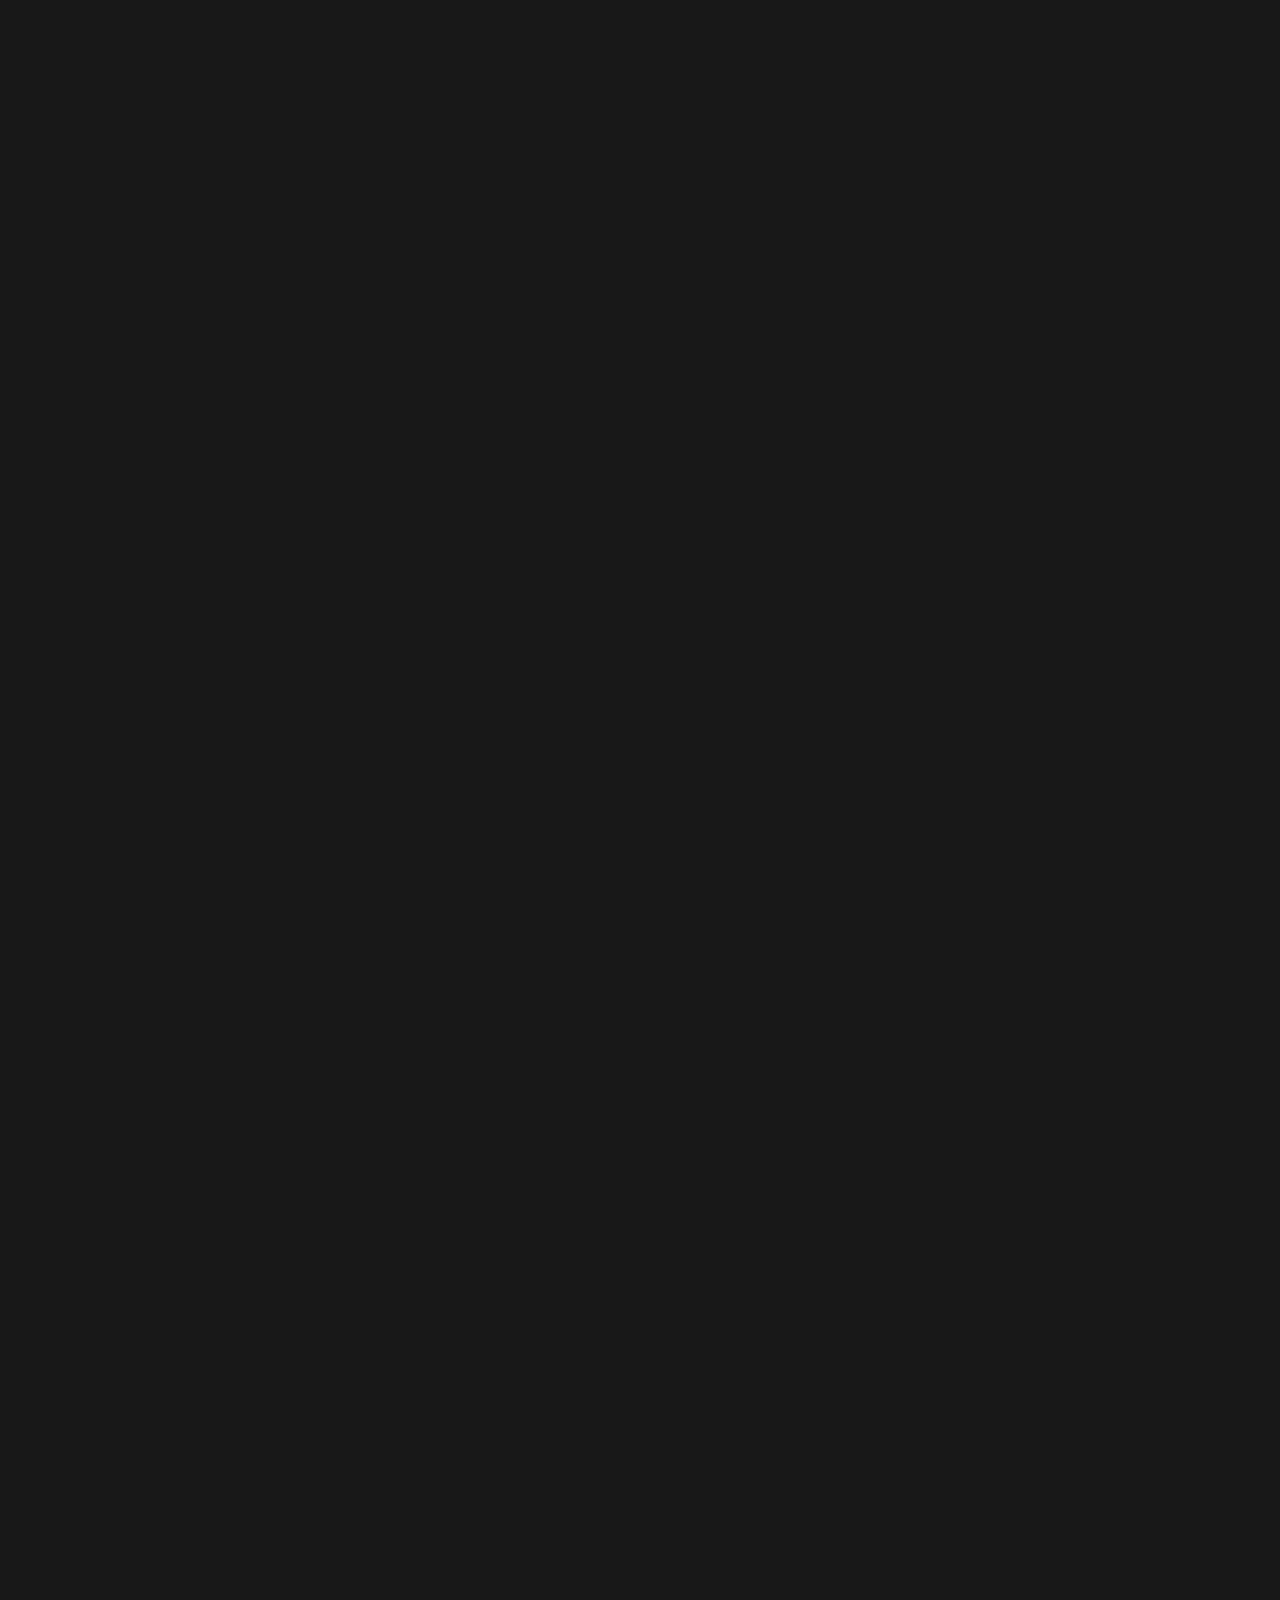
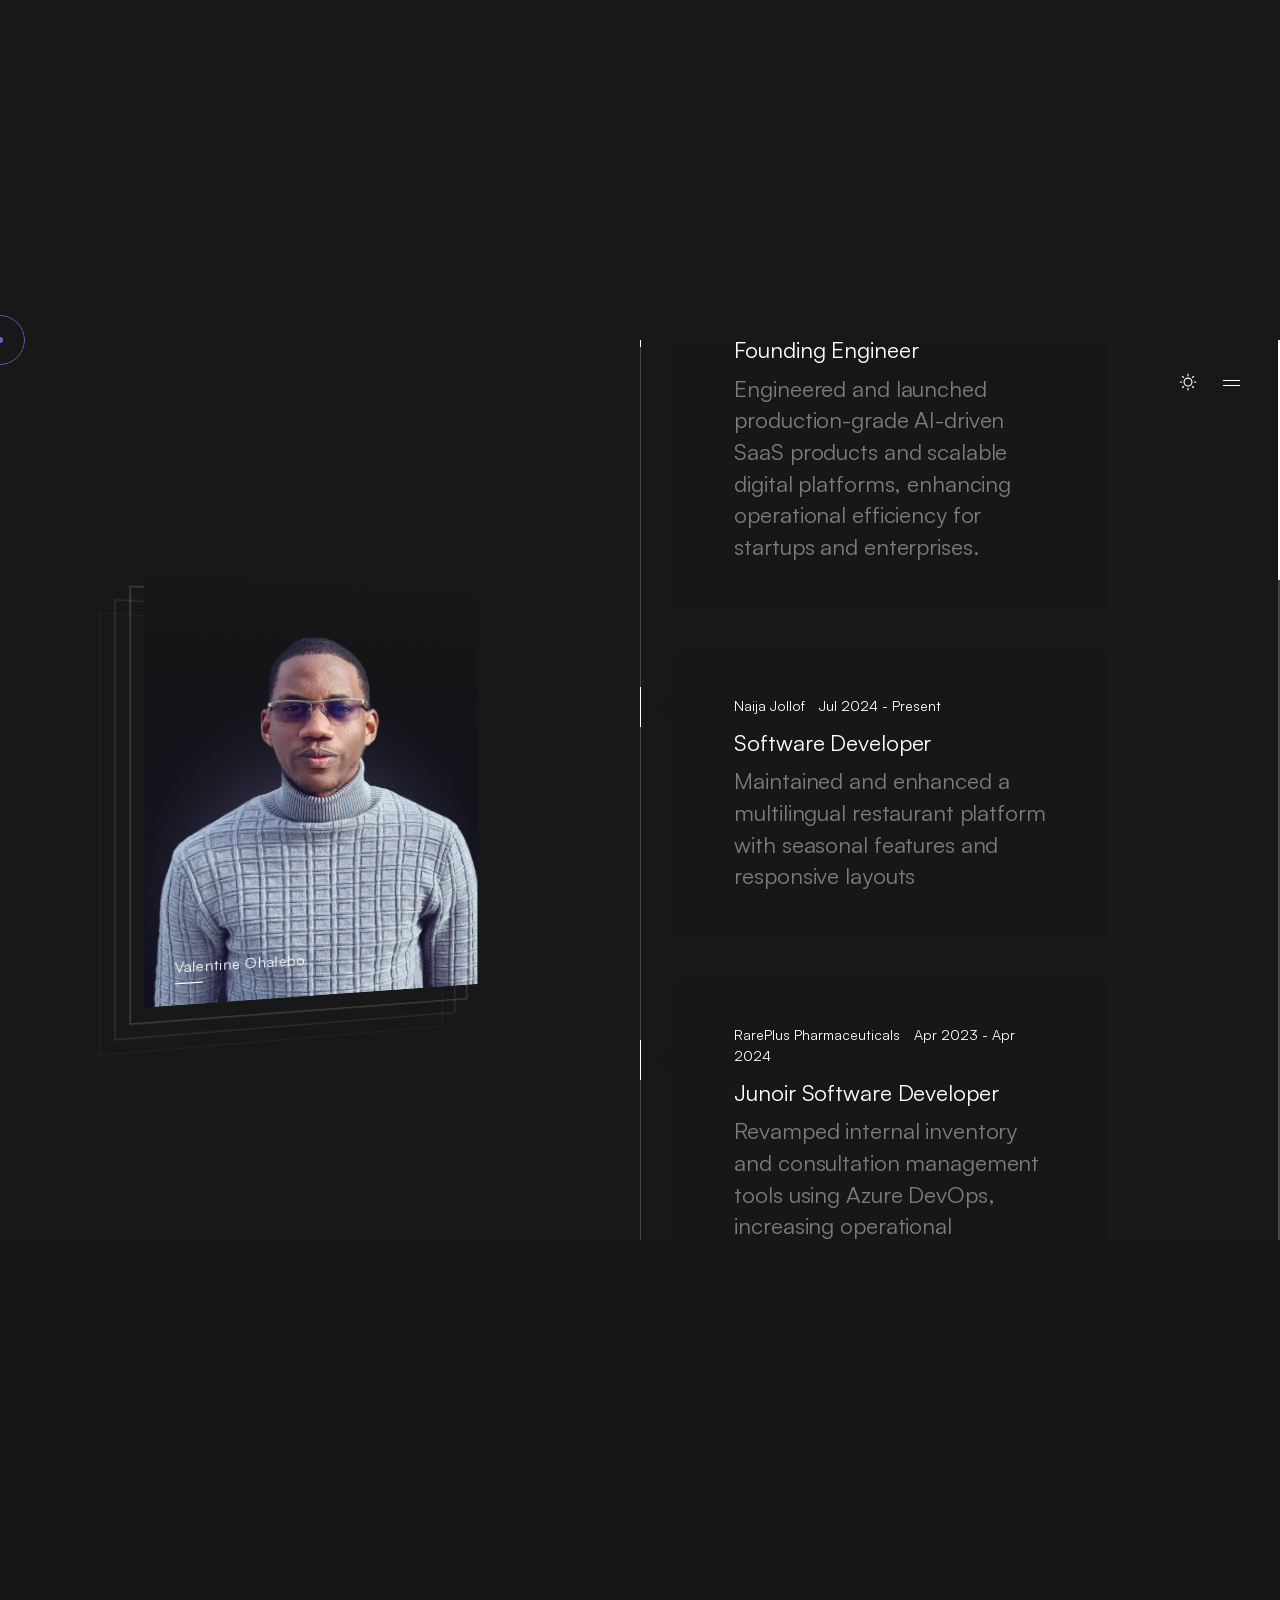
==== commit e66f5559: "Update resume section in index.html and rename project in package-lock.json - Added new experience a" ====
--- a/index.html
+++ b/index.html
@@ -301,45 +301,28 @@
                 <div id="tab-1" class="tab">
                   <!-- RESUME ITEM -->
                   <div class="resume">
+                      <!-- ITEM -->
+                      <div class="item m-b-6 scroll-animation">
+                        <p class="color-white m-b-1-5 small">
+                          Flowforce<span class="m-l-2 color-white">Nov 2025 - Present</span>
+                        </p>
+                        <p class="color-white m-b-1">Founding Engineer</p>
+                        <p>
+                          Engineered and launched production-grade AI-driven SaaS products and scalable digital platforms, enhancing operational
+efficiency for startups and enterprises.
+                        </p>
+                      </div>
+                      <!-- /ITEM -->
                     <!-- ITEM -->
                     <div class="item m-b-6 scroll-animation">
                       <p class="color-white m-b-1-5 small">
-                        Naija Jollof<span class="m-l-2 color-white">Jul 2024 - Jul 2025</span>
-                      </p>
-                      <p class="color-white m-b-1">Software Developer Intern</p>
+                        Naija Jollof<span class="m-l-2 color-white">Jul 2024 - Present</span>
+                      </p>
+                      <p class="color-white m-b-1">Software Developer</p>
                       <p>
                         Maintained and enhanced a multilingual restaurant platform with seasonal features and responsive
                         layouts
                       </p>
-                    </div>
-                    <!-- /ITEM -->
-
-                    <!-- ITEM -->
-                    <div class="item m-b-6 scroll-animation">
-                      <p class="color-white m-b-1-5 small">
-                        Cowrywise<span class="m-l-2 color-white">May 2024 - Jul 2024
-                        </span>
-                      </p>
-                      <p class="color-white m-b-1">Contract Frontend Developer</p>
-                      <p>
-                        Developed investment landing pages with Next.js, boosting user engagement and sign-up rates by
-                        optimizing for conversions through
-                        strategic design and functionality.
-                      </p>
-                    </div>
-                    <!-- /ITEM -->
-
-                    <!-- ITEM -->
-                    <div class="item m-b-6 scroll-animation">
-                      <p class="color-white m-b-1-5 small">
-                        Flutterwave<span class="m-l-2 color-white">Apr 2024 - May 2024
-                        </span>
-                      </p>
-                      <p class="color-white m-b-1">Contract Frontend Developer </p>
-                      <p>
-                        Collaborated with senior developers on staged deployments, resulting in a 20% increase in
-                        deployment efficiency and enhanced
-                        knowledge sharing among team members. </p>
                     </div>
                     <!-- /ITEM -->
 
@@ -354,36 +337,6 @@
                         Revamped internal inventory and consultation management tools using Azure DevOps, increasing
                         operational efficiency by 25% and
                         significantly reducing downtime.
-                      </p>
-                    </div>
-                    <!-- /ITEM -->
-
-                    <!-- ITEM -->
-                    <div class="item m-b-6 scroll-animation">
-                      <p class="color-white m-b-1-5 small">
-                        Paystack<span class="m-l-2 color-white">Nov 2022 - Feb 2023
-                        </span>
-                      </p>
-                      <p class="color-white m-b-1">Frontend Developer Intern</p>
-                      <p>
-                        Enhanced the React component library for the merchant dashboard, significantly improving user
-                        interface consistency and boosting
-                        developer efficiency by streamlining component integration.
-                      </p>
-                    </div>
-                    <!-- /ITEM -->
-
-                    <!-- ITEM -->
-                    <div class="item m-b-6 scroll-animation">
-                      <p class="color-white m-b-1-5 small">
-                        Interswitch Group <span class="m-l-2 color-white">Jun 2022 - Sep 2022
-                        </span>
-                      </p>
-                      <p class="color-white m-b-1">Software Developer Intern</p>
-                      <p>
-                        Engaged in sprint rituals and bug triaging, enhancing team efficiency and gaining experience in
-                        fintech software teams and agile
-                        methodologies.
                       </p>
                     </div>
                     <!-- /ITEM -->
@@ -507,6 +460,74 @@
 
               <!-- WORK GRID -->
               <div class="work-grid">
+                <!-- ITEM -->
+                <div class="item noselect work-lightbox scroll-animation m-b-5">
+                  <div class="icon-button">
+                    <span class="ti-arrow-right"></span>
+                  </div>
+                  <div class="info">
+                    <p class="color-white">FlowForce</p>
+                    <div class="seperator-line m-t-1"></div>
+                  </div>
+                  <div class="cover" style="
+                        background-image: url(assets/images/work/item-1/flowforce.png);
+                      "></div>
+
+                  <!-- LIGHTBOX CONTENT -->
+                  <div class="lightbox-content">
+                    <!-- LIGHTBOX IMAGES -->
+                    <div class="lightbox-images">
+                      <div class="item" data-image="assets/images/work/item-1/flowforce.png"></div>
+                    </div>
+                    <!-- /LIGHTBOX IMAGES -->
+
+                    <!-- INFO CONTENT -->
+                    <div class="info-content">
+                      <h3 class="m-b-3">FlowForce</h3>
+                      <div class="seperator-line m-b-3"></div>
+                      <p>
+                        An AI-powered CRM for sales teams and real estate brokerages.
+                        FlowForce unifies leads, deals, cadences, power dialing, and inbox
+                        outreach in one workspace—while Ask Flow and AI Agents handle
+                        enrichment, follow-ups, and next-step recommendations so reps
+                        spend less time on admin and more time closing.
+                      </p>
+                      <!-- PILLS -->
+                      <div class="pills m-b-5 m-t-5">
+                        <div class="pill">
+                          <p>React</p>
+                        </div>
+                        <div class="pill">
+                          <p>TypeScript</p>
+                        </div>
+                        <div class="pill">
+                          <p>Node.js</p>
+                        </div>
+                        <div class="pill">
+                          <p>AI Agents</p>
+                        </div>
+                        <div class="pill">
+                          <p>Power Dialer</p>
+                        </div>
+                        <div class="pill">
+                          <p>SaaS</p>
+                        </div>
+                      </div>
+                      <!-- /PILLS -->
+                      <div style="display: flex; gap: 1rem">
+                        <button type="submit" class="default-button button-border m-b-3"
+                          onclick="window.open('https://flowforce.app', '_blank')">
+                          <span class="ti-arrow-top-right icon"></span>
+                          <span class="button-text m-l-2">Website</span>
+                        </button>
+                      </div>
+                    </div>
+                    <!-- /INFO CONTENT -->
+                  </div>
+                  <!-- LIGHTBOX CONTENT -->
+                </div>
+                <!-- /ITEM -->
+
                 <!-- ITEM -->
                 <div class="item noselect work-lightbox scroll-animation m-b-5">
                   <div class="icon-button">
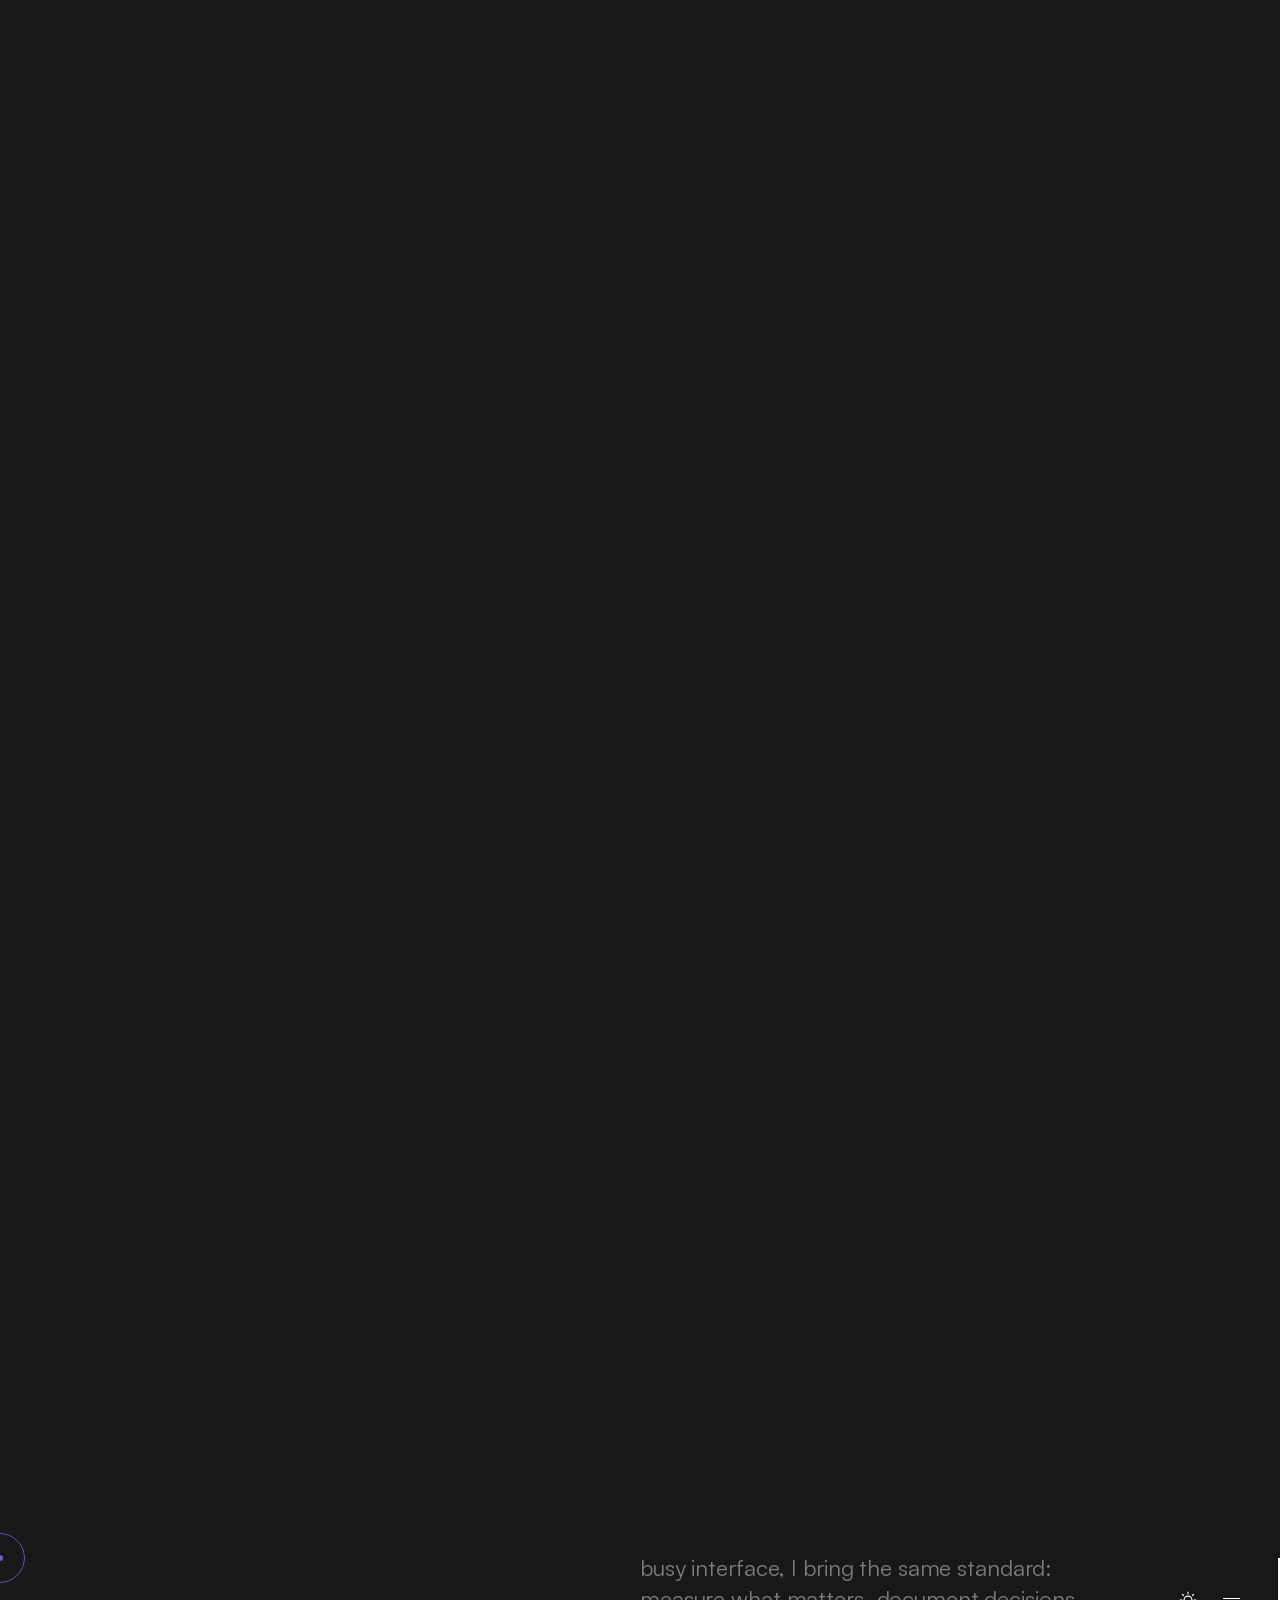
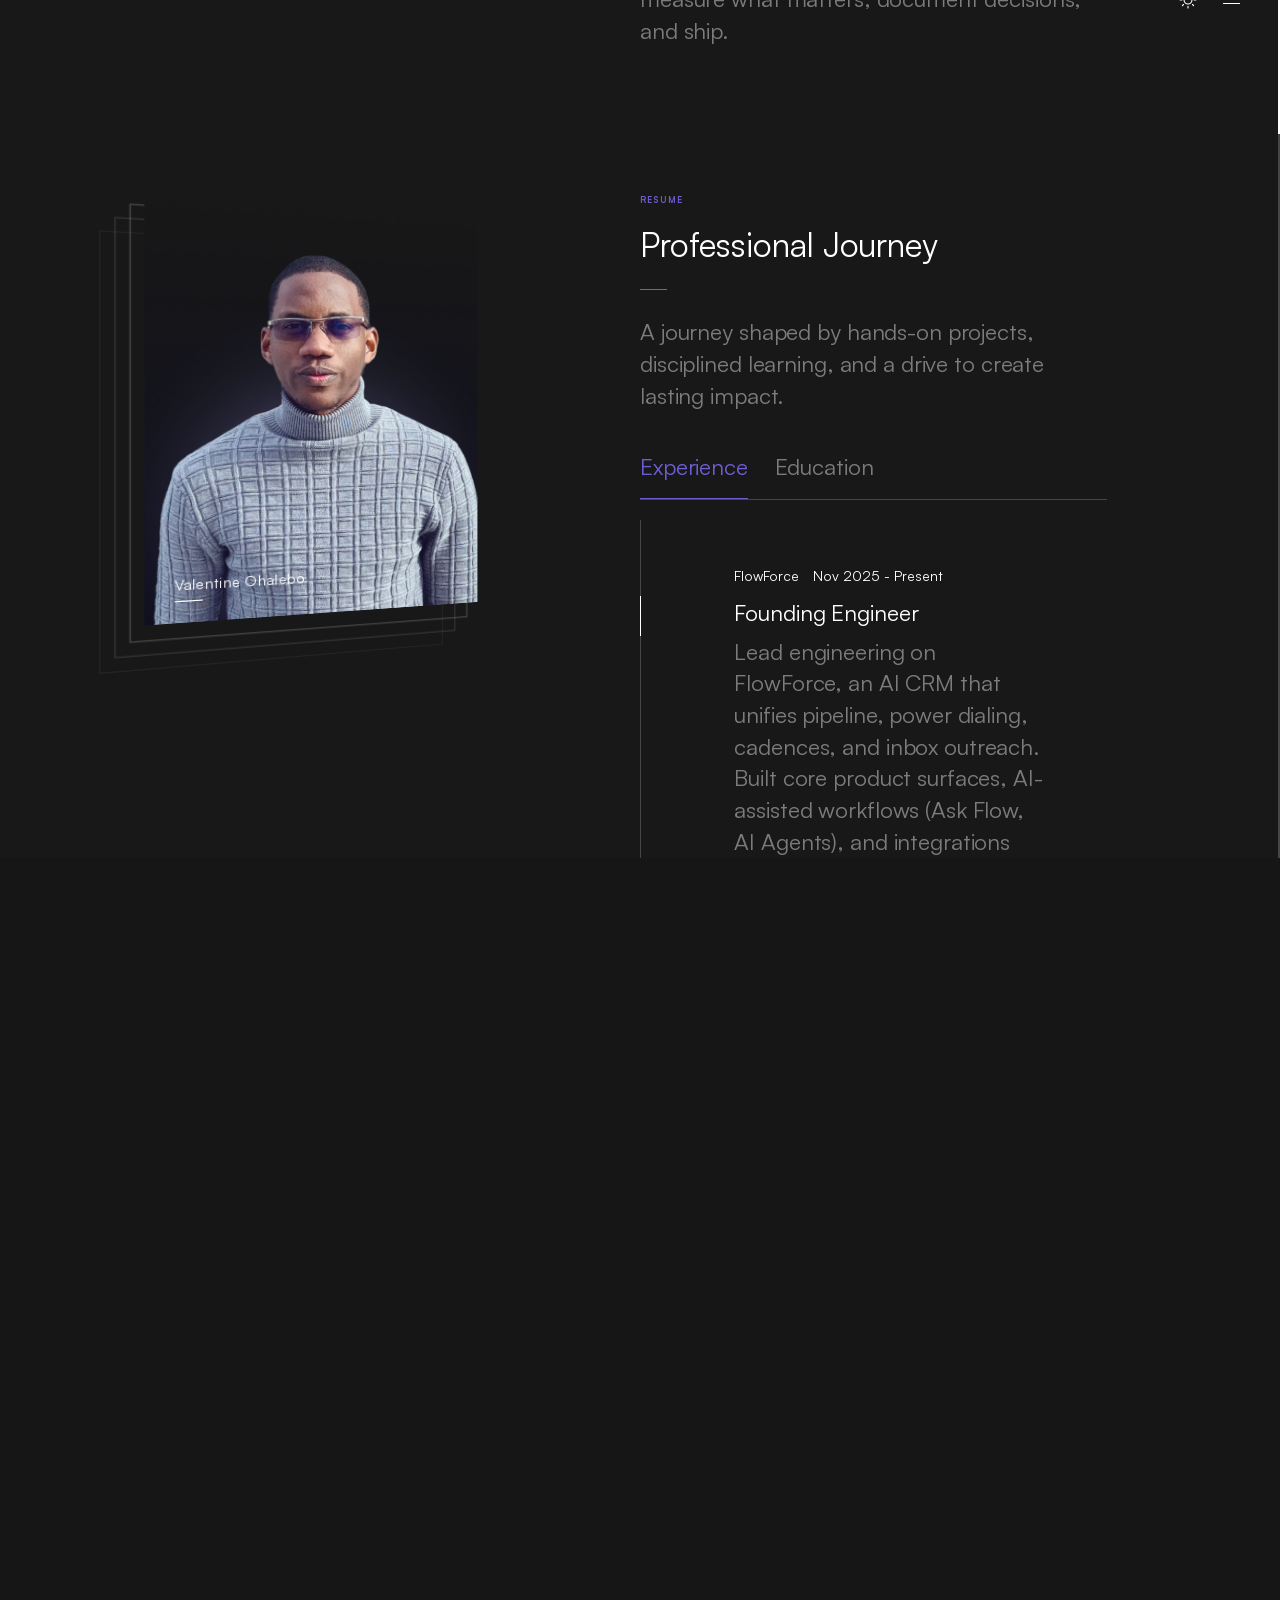
==== commit e2fcfb67: "Update portfolio content and structure for clarity and focus on AI SaaS - Revamped index.html with a" ====
--- a/index.html
+++ b/index.html
@@ -11,33 +11,32 @@
   <meta name="color-scheme" content="light dark" />
 
   <!-- SEO -->
-  <title>Valentine | Creative Frontend Developer</title>
+  <title>Valentine Ohalebo — Founding Engineer · AI SaaS</title>
   <meta name="description"
-    content="Valentine is a creative frontend developer who builds modern, scalable, and visually stunning web experiences. Available for top-tier freelance and agency opportunities." />
+    content="Founding engineer at FlowForce (AI CRM). Valentine Ohalebo builds production SaaS—React, TypeScript, Node—and ships products for sales teams and startups." />
   <meta name="keywords"
-    content="Frontend Developer, UI Engineer, Web Developer, Portfolio, Creative Coder, JavaScript, React, Next.js, Valentine" />
+    content="Founding Engineer, Full Stack Developer, AI SaaS, React, TypeScript, Node.js, FlowForce, Valentine Ohalebo" />
   <meta name="author" content="Valentine Ohalebo" />
-
-  <!-- PAGE TITLE -->
-  <title>Valentine Ohalebo - Frontend Developer</title>
+  <link rel="canonical" href="https://valentine.dev/" />
 
   <!-- FAVICON -->
   <link rel="icon" type="image/png" href="assets/images/favicon.png" />
   <link rel="apple-touch-icon" href="assets/images/favicon.png" />
 
   <!-- OPEN GRAPH (Facebook, LinkedIn, etc.) -->
-  <meta property="og:title" content="Valentine | Creative Frontend Developer" />
+  <meta property="og:title" content="Valentine Ohalebo — Founding Engineer · AI SaaS" />
   <meta property="og:description"
-    content="I design and develop modern, scalable, visually rich websites that perform. Built for execution." />
-  <meta property="og:image" content="assets/images/meta.png" />
+    content="Founding engineer building FlowForce, an AI CRM for sales teams. Production SaaS, React, TypeScript, Node.js." />
+  <meta property="og:image" content="https://valentine.dev/assets/images/meta.png" />
   <meta property="og:url" content="https://valentine.dev" />
   <meta property="og:type" content="website" />
 
   <!-- TWITTER CARD -->
   <meta name="twitter:card" content="summary_large_image" />
-  <meta name="twitter:title" content="Valentine | Creative Frontend Developer" />
-  <meta name="twitter:description" content="Design-forward engineering. Execution-driven results." />
-  <meta name="twitter:image" content="assets/images/meta.png" />
+  <meta name="twitter:title" content="Valentine Ohalebo — Founding Engineer · AI SaaS" />
+  <meta name="twitter:description"
+    content="Founding engineer at FlowForce. I ship AI-powered SaaS and high-performance web products." />
+  <meta name="twitter:image" content="https://valentine.dev/assets/images/meta.png" />
 
   <!-- STYLESHEETS -->
   <link rel="stylesheet" type="text/css" href="assets/css/plugins.css" />
@@ -231,37 +230,67 @@
         <!-- SECTION CONTAINER -->
         <div class="section-container">
           <!-- SECTION ( INTRODUCTION ) -->
-          <div class="section height-100 y-center" style="padding-bottom: 2rem" id="intro">
+          <div class="section height-100 y-center section-intro" id="intro">
             <!-- CONTAINER -->
-            <div class="container">
-              <p class="tag m-b-4">INTRODUCTION</p>
-              <h1 class="m-b-5 m-l-3">
-                I'm a Creative Developer. Built for Execution.
-              </h1>
-              <div class="seperator-line"></div>
+            <div class="container content-block">
+              <div class="section-head">
+                <p class="tag m-b-4">INTRODUCTION</p>
+                <h1 class="m-b-4">
+                  Building AI-powered products that ship.
+                </h1>
+                <p class="hero-subtitle m-b-5">
+                  I design and build production SaaS—CRM, automation, and fast web
+                  apps for teams that need execution, not prototypes. Currently
+                  leading product engineering at
+                  <a href="https://flowforce.app" target="_blank" rel="noopener noreferrer">FlowForce</a>.
+                </p>
+              </div>
+              <div class="hero-cta">
+                <a href="#work" class="hero-action hero-action--primary scroll-to">
+                  View work<span class="ti-arrow-right"></span>
+                </a>
+                <a href="assets/resume/Valentine_Ohalebo_Resume.pdf" class="hero-action" target="_blank"
+                  rel="noopener noreferrer">
+                  Resume<span class="ti-arrow-down"></span>
+                </a>
+                <a href="#contact" class="hero-action scroll-to">
+                  Contact<span class="ti-arrow-right"></span>
+                </a>
+              </div>
+              <div class="seperator-line m-t-6"></div>
             </div>
             <!-- /CONTAINER -->
           </div>
           <!-- /SECTION ( INTRODUCTION ) -->
 
           <!-- SECTION ( ABOUT ) -->
-          <div class="section" style="padding-bottom: 26rem" id="about">
+          <div class="section section-about" id="about">
             <!-- CONTAINER -->
-            <div class="container">
-              <p class="tag m-b-3 scroll-animation">ABOUT</p>
-              <h3 class="m-b-4 m-l-1 scroll-animation">
-                My approach to building impactful digital experiences.
-              </h3>
-              <div class="seperator-line m-b-4 scroll-animation"></div>
+            <div class="container content-block">
+              <div class="section-head">
+                <p class="tag m-b-3 scroll-animation">ABOUT</p>
+                <h3 class="m-b-4 scroll-animation">
+                  Product engineer with a design eye and a shipping mindset.
+                </h3>
+                <div class="seperator-line m-b-4 scroll-animation"></div>
+              </div>
+              <div class="section-body">
+              <p class="scroll-animation m-b-4">
+                I’m a founding engineer and full stack builder focused on
+                AI SaaS and polished web products. At FlowForce I help ship a
+                CRM that brings together pipeline, dialer, cadences, and AI
+                follow ups for sales teams and real estate brokerages. Before
+                that I delivered award winning capstone work (GPA 3.92, Best
+                of Program at Conestoga) and production apps, from restaurant
+                platforms to privacy first browser tools.
+              </p>
               <p class="scroll-animation">
-                I believe the best digital experiences are crafted, not
-                stacked. With a foundation in design and a focus on frontend
-                engineering, I build interfaces that don’t just look good,
-                they move with intention, load fast, and scale cleanly. From
-                e-commerce platforms to creative brand sites, I bring sharp
-                execution, modern code, and a love for clean detail into every
-                build.
+                I care about outcomes: fewer tools, faster pages, clearer UX,
+                and code that holds up in production. Whether it’s a new
+                product or a busy interface, I bring the same standard: measure
+                what matters, document decisions, and ship.
               </p>
+              </div>
             </div>
             <!-- /CONTAINER -->
           </div>
@@ -304,12 +333,15 @@
                       <!-- ITEM -->
                       <div class="item m-b-6 scroll-animation">
                         <p class="color-white m-b-1-5 small">
-                          Flowforce<span class="m-l-2 color-white">Nov 2025 - Present</span>
+                          FlowForce<span class="m-l-2 color-white">Nov 2025 - Present</span>
                         </p>
                         <p class="color-white m-b-1">Founding Engineer</p>
                         <p>
-                          Engineered and launched production-grade AI-driven SaaS products and scalable digital platforms, enhancing operational
-efficiency for startups and enterprises.
+                          Lead engineering on FlowForce, an AI CRM that unifies pipeline,
+                          power dialing, cadences, and inbox outreach. Built core product
+                          surfaces, AI-assisted workflows (Ask Flow, AI Agents), and
+                          integrations that replace fragmented CRM + dialer + sequencer stacks
+                          for sales teams and brokerages.
                         </p>
                       </div>
                       <!-- /ITEM -->
@@ -332,7 +364,7 @@
                         RarePlus Pharmaceuticals<span class="m-l-2 color-white">Apr 2023 - Apr 2024
                         </span>
                       </p>
-                      <p class="color-white m-b-1">Junoir Software Developer</p>
+                      <p class="color-white m-b-1">Junior Software Developer</p>
                       <p>
                         Revamped internal inventory and consultation management tools using Azure DevOps, increasing
                         operational efficiency by 25% and
@@ -376,7 +408,7 @@
 
                 <!-- BUTTON -->
                 <button type="submit" class="default-button button-border m-b-3 m-t-5"
-                  onclick="window.open('https://valentine.dev/assets/resume/Valentine_Ohalebo_Resume.pdf', '_blank')">
+                  onclick="window.open('assets/resume/Valentine_Ohalebo_Resume.pdf', '_blank')">
                   <span class="ti-arrow-down icon"></span>
                   <span class="button-text m-l-2">Download full resume</span>
                 </button>
@@ -394,9 +426,14 @@
             <div class="container">
               <p class="tag m-b-3 scroll-animation">SKILLS</p>
               <h3 class="m-b-4 m-l-1 scroll-animation">
-                Tools I trust to bring ideas to life.
+                Stack I use to ship production software.
               </h3>
               <div class="seperator-line m-b-4 scroll-animation"></div>
+              <p class="m-b-5 scroll-animation">
+                React and TypeScript on the front end, Node on the back end, with
+                strong attention to performance, accessibility, and maintainable
+                architecture.
+              </p>
 
               <!-- PILLS -->
               <div class="pills m-b-5">
@@ -438,6 +475,15 @@
                 </div>
                 <div class="pill">
                   <p>Express.js</p>
+                </div>
+                <div class="pill">
+                  <p>MongoDB</p>
+                </div>
+                <div class="pill">
+                  <p>AI / LLM</p>
+                </div>
+                <div class="pill">
+                  <p>Vercel</p>
                 </div>
               </div>
               <!-- /PILLS -->
@@ -447,16 +493,19 @@
           <!-- /SECTION ( SKILLS ) -->
 
           <!-- SECTION ( WORK ) -->
-          <div class="section" style="padding-bottom: 20rem" id="work">
+          <div class="section section-work" id="work">
             <!-- CONTAINER -->
-            <div class="container">
-              <p class="tag m-b-3 scroll-animation">WORK</p>
-              <h3 class="m-b-4 m-l-1 scroll-animation">Selected Work</h3>
-              <div class="seperator-line m-b-4 scroll-animation"></div>
-              <p class="m-b-6 scroll-animation">
-                A selection of projects crafted with intention, precision, and
-                care.
-              </p>
+            <div class="container content-block">
+              <div class="section-head">
+                <p class="tag m-b-3 scroll-animation">WORK</p>
+                <h3 class="m-b-4 scroll-animation">Selected Work</h3>
+                <div class="seperator-line m-b-4 scroll-animation"></div>
+                <p class="m-b-6 scroll-animation">
+                Four shipped products with live demos. Each write-up covers the
+                problem, what I built, and the outcome—starting with FlowForce,
+                my current flagship.
+                </p>
+              </div>
 
               <!-- WORK GRID -->
               <div class="work-grid">
@@ -466,6 +515,7 @@
                     <span class="ti-arrow-right"></span>
                   </div>
                   <div class="info">
+                    <p class="work-featured-tag">Featured</p>
                     <p class="color-white">FlowForce</p>
                     <div class="seperator-line m-t-1"></div>
                   </div>
@@ -484,14 +534,51 @@
                     <!-- INFO CONTENT -->
                     <div class="info-content">
                       <h3 class="m-b-3">FlowForce</h3>
+                      <p class="color-white small m-b-3">Founding Engineer · flowforce.app</p>
                       <div class="seperator-line m-b-3"></div>
                       <p>
-                        An AI-powered CRM for sales teams and real estate brokerages.
-                        FlowForce unifies leads, deals, cadences, power dialing, and inbox
-                        outreach in one workspace—while Ask Flow and AI Agents handle
-                        enrichment, follow-ups, and next-step recommendations so reps
-                        spend less time on admin and more time closing.
-                      </p>
+                        AI CRM for sales teams and real estate brokerages—one workspace
+                        for pipeline, dialing, cadences, and inbox outreach.
+                      </p>
+                      <div class="case-study-block">
+                        <p class="case-label">Problem</p>
+                        <p>
+                          Reps juggle separate CRM, dialer, email, and sequencer tools.
+                          Half of outreach hits bad data; follow-ups go cold while admins
+                          eat most of the day.
+                        </p>
+                      </div>
+                      <div class="case-study-block">
+                        <p class="case-label">What I built</p>
+                        <p>
+                          Core product engineering: lead/deal workspace, Power &amp;
+                          Parallel Dialer, multi-step cadences, Ask Flow (context-aware
+                          AI), and AI Agents that queue follow-ups from live signals—with
+                          enrichment and activity timelines on every record.
+                        </p>
+                      </div>
+                      <div class="case-metrics">
+                        <div class="case-metric">
+                          <strong>5×</strong>
+                          <span class="small">more conversations/hr with parallel dialer</span>
+                        </div>
+                        <div class="case-metric">
+                          <strong>10+ hrs</strong>
+                          <span class="small">saved per rep/week (customer-reported)</span>
+                        </div>
+                        <div class="case-metric">
+                          <strong>99.9%</strong>
+                          <span class="small">platform uptime (last 12 mo)</span>
+                        </div>
+                      </div>
+                      <div class="case-study-block">
+                        <p class="case-label">Outcome</p>
+                        <p>
+                          Teams replace fragmented stacks with one product. Brokerages
+                          including Keller Williams use FlowForce for outbound, nurture,
+                          and AI-assisted closing workflows.
+                        </p>
+                      </div>
                       <!-- PILLS -->
                       <div class="pills m-b-5 m-t-5">
                         <div class="pill">
@@ -554,12 +641,32 @@
                       <h3 class="m-b-3">GeoEvent</h3>
                       <div class="seperator-line m-b-3"></div>
                       <p>
-                        A modern event discovery platform that helps users
-                        explore local happenings in real time. Built with a
-                        responsive UI and smart filtering, GeoEvent blends
-                        performance with clean design to make browsing events
-                        intuitive and engaging.
-                      </p>
+                        Real-time event discovery for local happenings—maps,
+                        filters, and responsive UI built for fast browsing.
+                      </p>
+                      <div class="case-study-block">
+                        <p class="case-label">Problem</p>
+                        <p>
+                          Event listings are scattered and hard to filter by time,
+                          location, and category in one cohesive experience.
+                        </p>
+                      </div>
+                      <div class="case-study-block">
+                        <p class="case-label">What I built</p>
+                        <p>
+                          Full-stack platform with smart filtering, map integration,
+                          and a performance-focused frontend—capstone project recognized
+                          as Best Final Year Project at Conestoga College.
+                        </p>
+                      </div>
+                      <div class="case-study-block">
+                        <p class="case-label">Outcome</p>
+                        <p>
+                          Live product at geoevent.ca with open-source reference on
+                          GitHub. Demonstrates end-to-end ownership from data layer to
+                          deployed UI.
+                        </p>
+                      </div>
                       <!-- PILLS -->
                       <div class="pills m-b-5 m-t-5">
                         <div class="pill">
@@ -630,9 +737,32 @@
                       <h3 class="m-b-3">Applyfit</h3>
                       <div class="seperator-line m-b-3"></div>
                       <p>
-                        Built a web app that parses resumes (PDF/Docx), extracts skills/roles, and matches them against
-                        job descriptions
-                        <!-- PILLS -->
+                        Resume-to-job matching app that parses PDF/DOCX files and
+                        surfaces fit against role requirements.
+                      </p>
+                      <div class="case-study-block">
+                        <p class="case-label">Problem</p>
+                        <p>
+                          Job seekers manually compare resumes to postings—slow,
+                          inconsistent, and easy to miss skill gaps.
+                        </p>
+                      </div>
+                      <div class="case-study-block">
+                        <p class="case-label">What I built</p>
+                        <p>
+                          Upload pipeline, skill/role extraction, and match scoring
+                          against job descriptions with a clear results UI—Next.js,
+                          React, and Node backend on Vercel.
+                        </p>
+                      </div>
+                      <div class="case-study-block">
+                        <p class="case-label">Outcome</p>
+                        <p>
+                          Live at applyfit.ca with public repo for review. Shows API
+                          design, document parsing, and product thinking beyond UI demos.
+                        </p>
+                      </div>
+                      <!-- PILLS -->
                       <div class="pills m-b-5 m-t-5">
                         <div class="pill">
                           <p>Next Js</p>
@@ -702,13 +832,31 @@
                       <h3 class="m-b-3">Imagemark</h3>
                       <div class="seperator-line m-b-3"></div>
                       <p>
-                        A modern, privacy-first tool that lets users watermark
-                        images directly in the browser. Designed for creators
-                        and marketers who want to brand their visual content
-                        without uploading sensitive data to third-party
-                        servers, ImageMark leverages client-side technology to
-                        provide secure, efficient watermarking.
-                      </p>
+                        Privacy-first image watermarking entirely in the browser—no
+                        uploads to third-party servers.
+                      </p>
+                      <div class="case-study-block">
+                        <p class="case-label">Problem</p>
+                        <p>
+                          Creators need branded images but many watermark tools
+                          require cloud uploads of sensitive assets.
+                        </p>
+                      </div>
+                      <div class="case-study-block">
+                        <p class="case-label">What I built</p>
+                        <p>
+                          Client-side watermarking with Canvas API, React UI, and
+                          TypeScript—processing stays on-device for speed and privacy.
+                        </p>
+                      </div>
+                      <div class="case-study-block">
+                        <p class="case-label">Outcome</p>
+                        <p>
+                          Shipped at imagemark.app with open source on GitHub. Highlights
+                          security-conscious frontend architecture and zero-server image
+                          processing.
+                        </p>
+                      </div>
                       <!-- PILLS -->
                       <div class="pills m-b-5 m-t-5">
                         <div class="pill">
@@ -832,7 +980,7 @@
 
                 <!-- BUTTON -->
                 <button type="submit" class="default-button button-border m-b-3 m-t-5"
-                  onclick="window.open('https://valentine.dev/assets/resume/Valentine_Ohalebo_Resume.pdf', '_blank')">
+                  onclick="window.open('assets/resume/Valentine_Ohalebo_Resume.pdf', '_blank')">
                   <span class="ti-arrow-down icon"></span>
                   <span class="button-text m-l-2">Download full resume</span>
                 </button>
@@ -886,8 +1034,10 @@
               </h3>
               <div class="seperator-line m-b-4 scroll-animation"></div>
               <p class="m-b-6 scroll-animation">
-                Reach out with your ideas, challenges, or opportunities. I’ll
-                get back to you within 24 hours.
+                Hiring for product engineering, founding roles, or contract work?
+                Email
+                <a href="mailto:hello@valentine.dev">hello@valentine.dev</a>
+                or use the form—I’ll respond within 24 hours.
               </p>
 
               <!-- FORM -->
--- a/assets/css/style.css
+++ b/assets/css/style.css
@@ -1815,6 +1815,11 @@
     width: 100%;
 }
 
+.section-container .section .container h1,
+.section-container .section .container h3 {
+    margin-left: 0 !important;
+}
+
 
 /* Mobile Mode */
 
@@ -1839,6 +1844,15 @@
     position: relative;
     width: 80%;
     left: 10%;
+}
+
+.mobile .hero-cta {
+    flex-direction: column;
+    align-items: stretch;
+}
+
+.mobile .hero-action {
+    justify-content: center;
 }
 
 .mobile .left-content .inner-content:after {
--- a/assets/css/elements.css
+++ b/assets/css/elements.css
@@ -989,4 +989,191 @@
         margin-bottom: 5rem;
     }
 
+}
+
+
+/** Content rhythm & hero (portfolio 2026)
+*******************************************************************/
+.content-block {
+    max-width: 72rem;
+}
+
+.section-container .content-block h1,
+.section-container .content-block h2,
+.section-container .content-block h3 {
+    margin-left: 0 !important;
+}
+
+.section-head .seperator-line {
+    margin-top: 0;
+}
+
+.section-body p {
+    max-width: 68rem;
+}
+
+.section-intro {
+    padding-bottom: 8rem;
+}
+
+.section-about {
+    padding-bottom: 22rem;
+}
+
+.section-work {
+    padding-bottom: 20rem;
+}
+
+.hero-subtitle {
+    max-width: 62rem;
+    font-size: 2.6rem;
+    line-height: 1.55;
+    color: #9a9a9a;
+}
+
+.hero-subtitle a {
+    color: var(--primary-color);
+    text-decoration: underline;
+    text-underline-offset: 0.25em;
+}
+
+.hero-subtitle a:hover {
+    color: #fff;
+}
+
+#intro .content-block h1 {
+    max-width: 62rem;
+    line-height: 1.08em;
+}
+
+.hero-cta {
+    display: flex;
+    flex-wrap: wrap;
+    gap: 1.2rem;
+    align-items: center;
+}
+
+.hero-action {
+    display: inline-flex;
+    align-items: center;
+    gap: 1rem;
+    padding: 0 2.8rem;
+    height: 5.6rem;
+    border: 0.1rem solid rgba(255, 255, 255, 0.28);
+    border-radius: 200px;
+    font-size: 2rem;
+    font-weight: 400;
+    line-height: 1;
+    color: #fff;
+    text-decoration: none;
+    white-space: nowrap;
+    transition: border-color 0.25s ease, background-color 0.25s ease, color 0.25s ease;
+}
+
+.hero-action span[class^="ti-"] {
+    font-size: 1.6rem;
+    opacity: 0.85;
+    transition: transform 0.25s ease;
+}
+
+.hero-action:hover {
+    border-color: var(--primary-color);
+    color: #fff;
+}
+
+.hero-action:hover span[class^="ti-"] {
+    transform: translateX(0.2rem);
+}
+
+.hero-action--primary {
+    background: var(--primary-color);
+    border-color: var(--primary-color);
+}
+
+.hero-action--primary:hover {
+    filter: brightness(1.08);
+}
+
+body.light-mode .hero-action {
+    border-color: rgba(0, 0, 0, 0.2);
+    color: #181818;
+}
+
+body.light-mode .hero-action--primary {
+    color: #fff;
+}
+
+.work-grid .item .info .work-featured-tag {
+    display: inline-block;
+    font-size: 1rem;
+    letter-spacing: 0.14em;
+    font-weight: 700;
+    text-transform: uppercase;
+    color: var(--primary-color);
+    margin-bottom: 0.8rem;
+}
+
+.case-study-block {
+    margin-top: 2rem;
+}
+
+.case-study-block .case-label {
+    color: var(--primary-color);
+    font-size: 1.1rem;
+    font-weight: 500;
+    letter-spacing: 0.12em;
+    text-transform: uppercase;
+    margin-bottom: 0.6rem;
+}
+
+.case-metrics {
+    display: flex;
+    flex-wrap: wrap;
+    gap: 1.5rem;
+    margin: 2rem 0;
+}
+
+.case-metric {
+    flex: 1 1 14rem;
+    padding: 1.2rem 1.4rem;
+    border: 0.1rem solid rgba(255, 255, 255, 0.12);
+    border-radius: 0.4rem;
+}
+
+.case-metric strong {
+    display: block;
+    font-size: 2.2rem;
+    line-height: 1.2;
+    color: var(--primary-color);
+    margin-bottom: 0.4rem;
+}
+
+body.light-mode .case-metric {
+    border-color: rgba(0, 0, 0, 0.1);
+}
+
+.glightbox-container .info-content .case-study-block p:last-child {
+    margin-bottom: 0;
+}
+
+@media (max-width: 800px) {
+    .hero-cta {
+        flex-direction: column;
+        align-items: stretch;
+        width: 100%;
+        max-width: 36rem;
+    }
+
+    .hero-action {
+        justify-content: center;
+        width: 100%;
+    }
+
+    #intro .content-block h1 {
+        font-size: 7rem;
+    }
+
+    .hero-subtitle {
+        font-size: 2.4rem;
+    }
 }
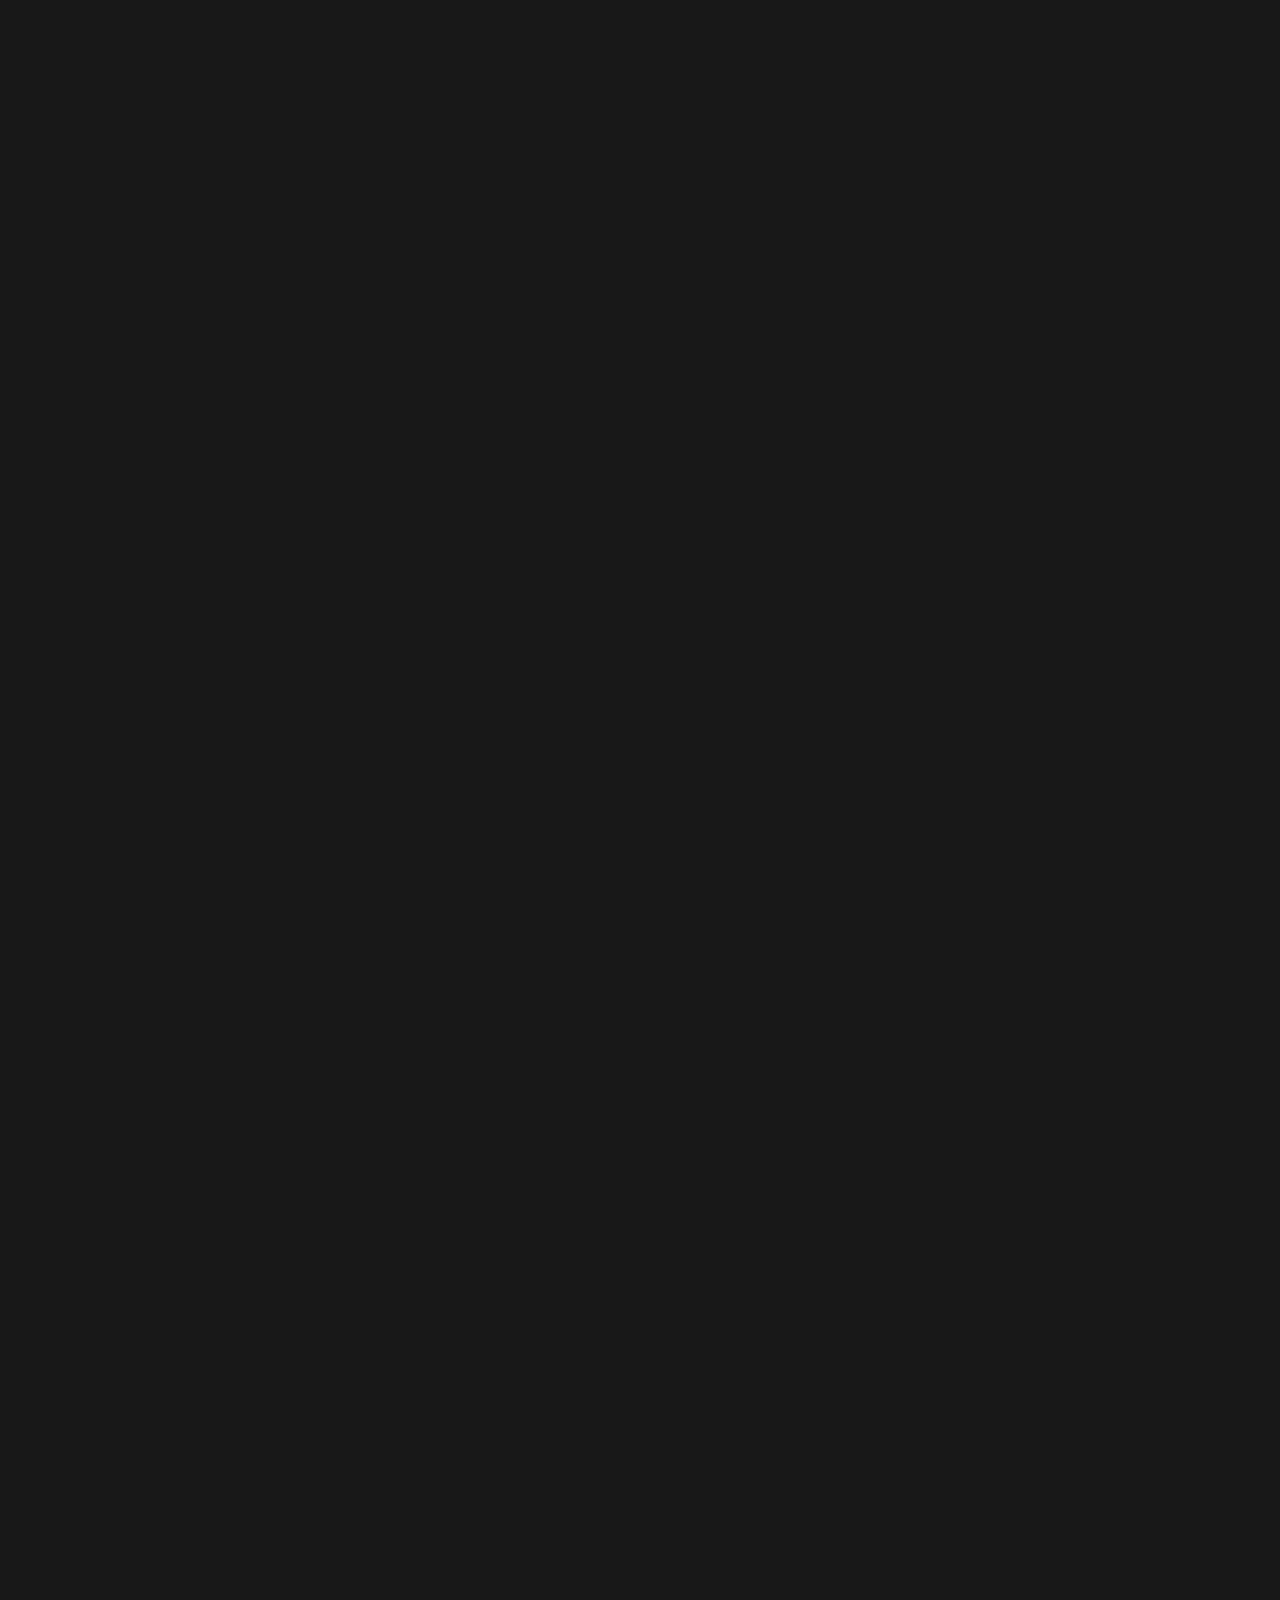
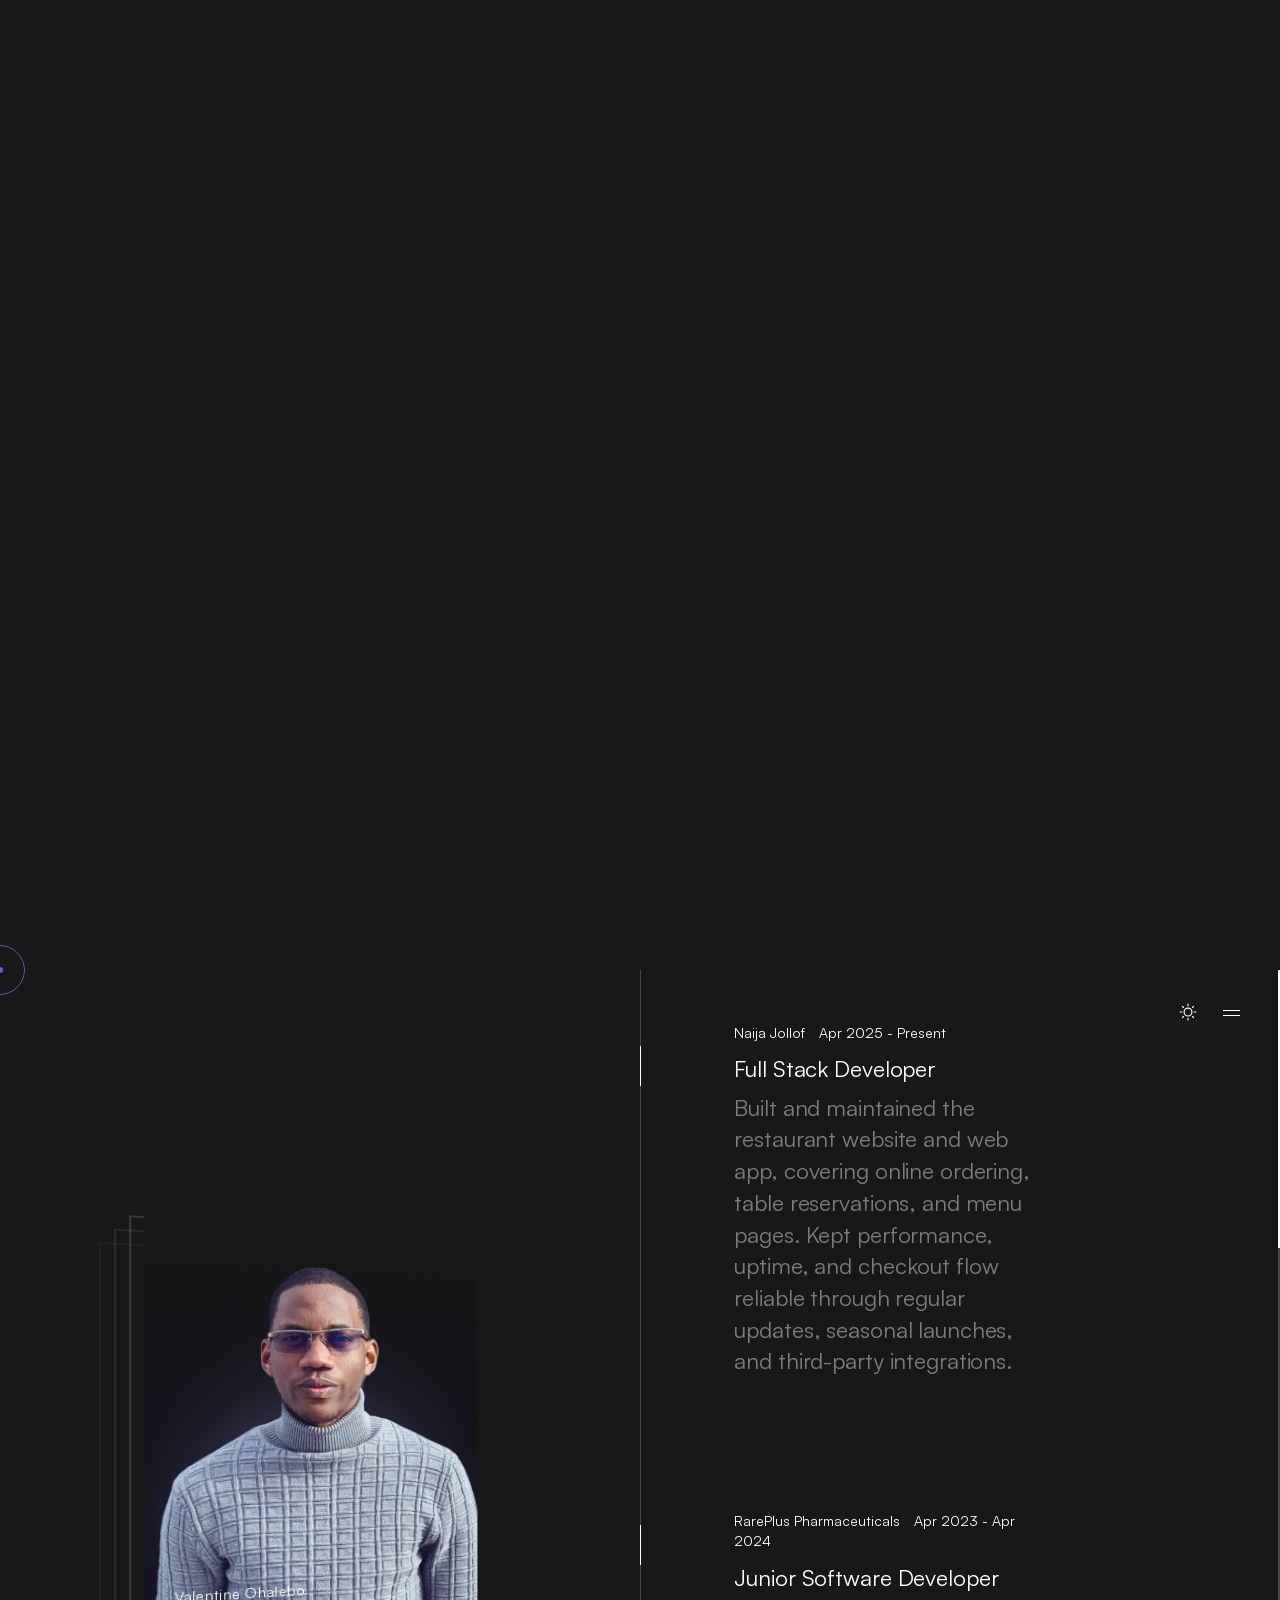
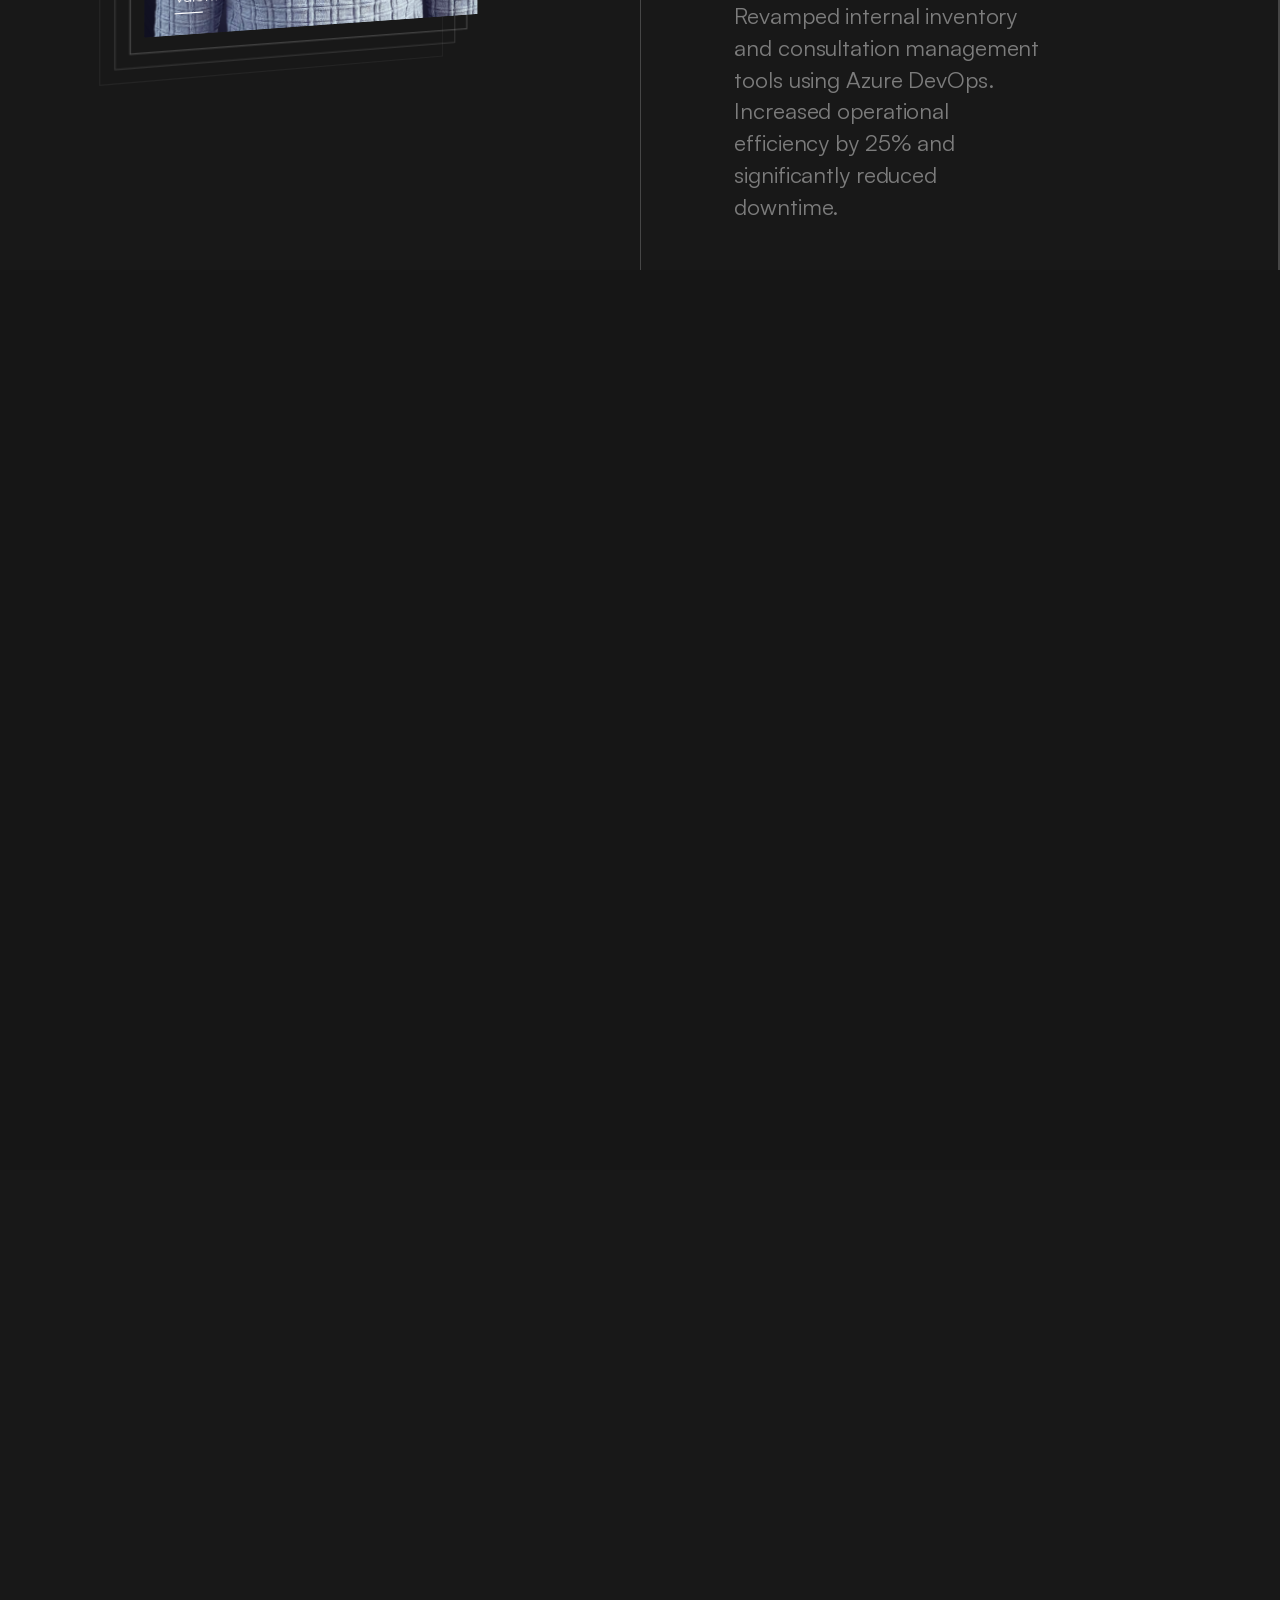
==== commit a3ed2dc5: "Update experience entries and remove resume download buttons" ====
--- a/index.html
+++ b/index.html
@@ -17,6 +17,7 @@
   <meta name="keywords"
     content="Founding Engineer, Full Stack Developer, AI SaaS, React, TypeScript, Node.js, FlowForce, Valentine Ohalebo" />
   <meta name="author" content="Valentine Ohalebo" />
+  <!-- nosemgrep: missing-integrity -- canonical link is not a subresource fetch; integrity attribute does not apply -->
   <link rel="canonical" href="https://valentine.dev/" />
 
   <!-- FAVICON -->
@@ -75,9 +76,11 @@
   </style>
 
   <!-- Cloudflare scripts -->
+  <!-- nosemgrep: missing-integrity -- Cloudflare Turnstile is served dynamically; SRI is unsupported and would break the widget -->
   <script src="https://challenges.cloudflare.com/turnstile/v0/api.js" async defer></script>
 
   <!-- Google tag (gtag.js) -->
+  <!-- nosemgrep: missing-integrity -- Google gtag.js is served dynamically; SRI is unsupported and would break analytics -->
   <script async src="https://www.googletagmanager.com/gtag/js?id=G-J6CDKP93TN"></script>
   <script>
     window.dataLayer = window.dataLayer || [];
@@ -249,10 +252,6 @@
                 <a href="#work" class="hero-action hero-action--primary scroll-to">
                   View work<span class="ti-arrow-right"></span>
                 </a>
-                <a href="assets/resume/Valentine_Ohalebo_Resume.pdf" class="hero-action" target="_blank"
-                  rel="noopener noreferrer">
-                  Resume<span class="ti-arrow-down"></span>
-                </a>
                 <a href="#contact" class="hero-action scroll-to">
                   Contact<span class="ti-arrow-right"></span>
                 </a>
@@ -337,23 +336,18 @@
                         </p>
                         <p class="color-white m-b-1">Founding Engineer</p>
                         <p>
-                          Lead engineering on FlowForce, an AI CRM that unifies pipeline,
-                          power dialing, cadences, and inbox outreach. Built core product
-                          surfaces, AI-assisted workflows (Ask Flow, AI Agents), and
-                          integrations that replace fragmented CRM + dialer + sequencer stacks
-                          for sales teams and brokerages.
+                          Lead engineering on FlowForce, an AI CRM for sales teams and brokerages. Built the core product including pipeline, power dialing, cadences, AI Agents, and integrations that replace fragmented sales tooling.
                         </p>
                       </div>
                       <!-- /ITEM -->
                     <!-- ITEM -->
                     <div class="item m-b-6 scroll-animation">
                       <p class="color-white m-b-1-5 small">
-                        Naija Jollof<span class="m-l-2 color-white">Jul 2024 - Present</span>
-                      </p>
-                      <p class="color-white m-b-1">Software Developer</p>
+                        Naija Jollof<span class="m-l-2 color-white">Apr 2025 - Present</span>
+                      </p>
+                      <p class="color-white m-b-1">Full Stack Developer</p>
                       <p>
-                        Maintained and enhanced a multilingual restaurant platform with seasonal features and responsive
-                        layouts
+                        Built and maintained the restaurant website and web app, covering online ordering, table reservations, and menu pages. Kept performance, uptime, and checkout flow reliable through regular updates, seasonal launches, and third-party integrations.
                       </p>
                     </div>
                     <!-- /ITEM -->
@@ -366,9 +360,19 @@
                       </p>
                       <p class="color-white m-b-1">Junior Software Developer</p>
                       <p>
-                        Revamped internal inventory and consultation management tools using Azure DevOps, increasing
-                        operational efficiency by 25% and
-                        significantly reducing downtime.
+                        Revamped internal inventory and consultation management tools using Azure DevOps. Increased operational efficiency by 25% and significantly reduced downtime.
+                      </p>
+                    </div>
+                    <!-- /ITEM -->
+
+                    <!-- ITEM -->
+                    <div class="item m-b-6 scroll-animation">
+                      <p class="color-white m-b-1-5 small">
+                        Balija Eye Care<span class="m-l-2 color-white">Sept 2018 - Sept 2020</span>
+                      </p>
+                      <p class="color-white m-b-1">Frontend Developer</p>
+                      <p>
+                        Built and maintained the clinic website including appointment booking and eye exam information. Improved performance, security, and user experience through ongoing testing and updates.
                       </p>
                     </div>
                     <!-- /ITEM -->
@@ -406,13 +410,6 @@
                   <!-- /RESUME ITEM -->
                 </div>
 
-                <!-- BUTTON -->
-                <button type="submit" class="default-button button-border m-b-3 m-t-5"
-                  onclick="window.open('assets/resume/Valentine_Ohalebo_Resume.pdf', '_blank')">
-                  <span class="ti-arrow-down icon"></span>
-                  <span class="button-text m-l-2">Download full resume</span>
-                </button>
-                <!-- /BUTTON -->
               </div>
               <!-- /RESUME -->
             </div>
@@ -978,13 +975,6 @@
                   <!-- /RESUME ITEM -->
                 </div>
 
-                <!-- BUTTON -->
-                <button type="submit" class="default-button button-border m-b-3 m-t-5"
-                  onclick="window.open('assets/resume/Valentine_Ohalebo_Resume.pdf', '_blank')">
-                  <span class="ti-arrow-down icon"></span>
-                  <span class="button-text m-l-2">Download full resume</span>
-                </button>
-                <!-- /BUTTON -->
               </div>
               <!-- /RESUME -->
             </div>
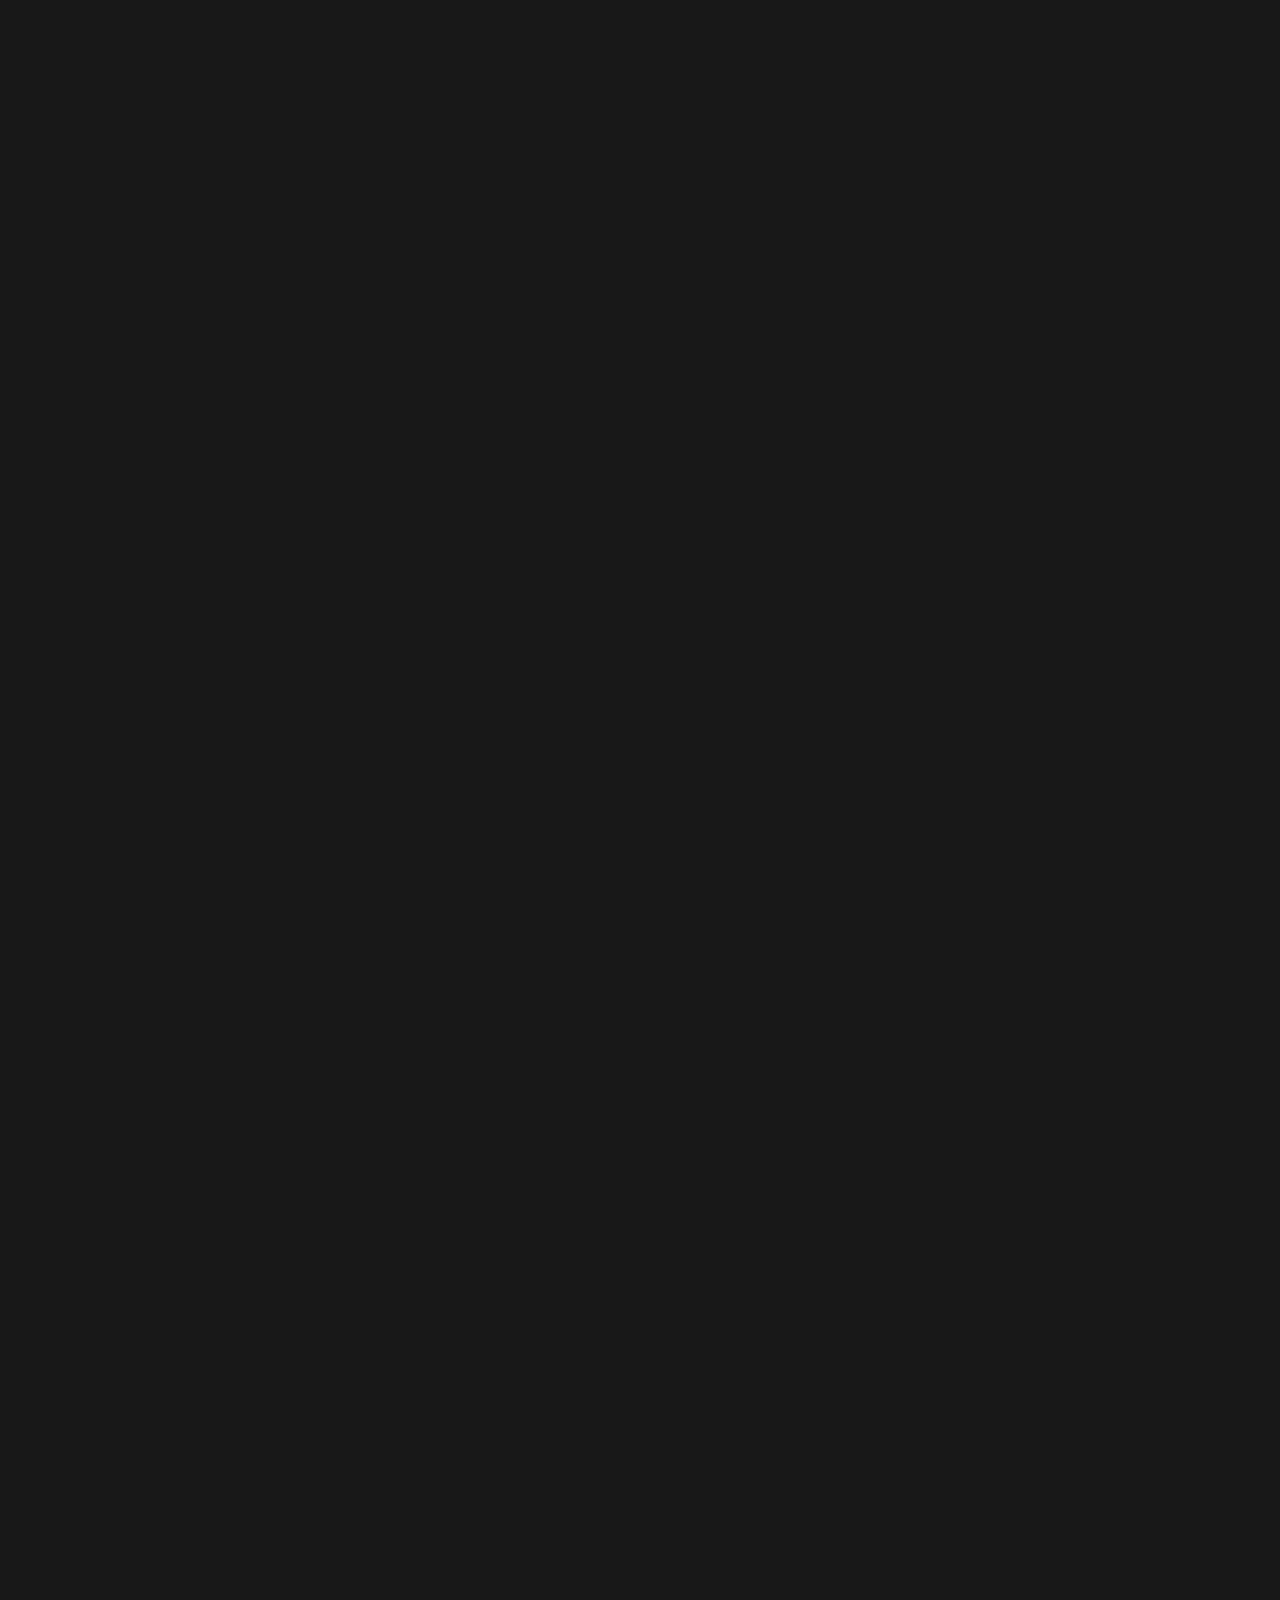
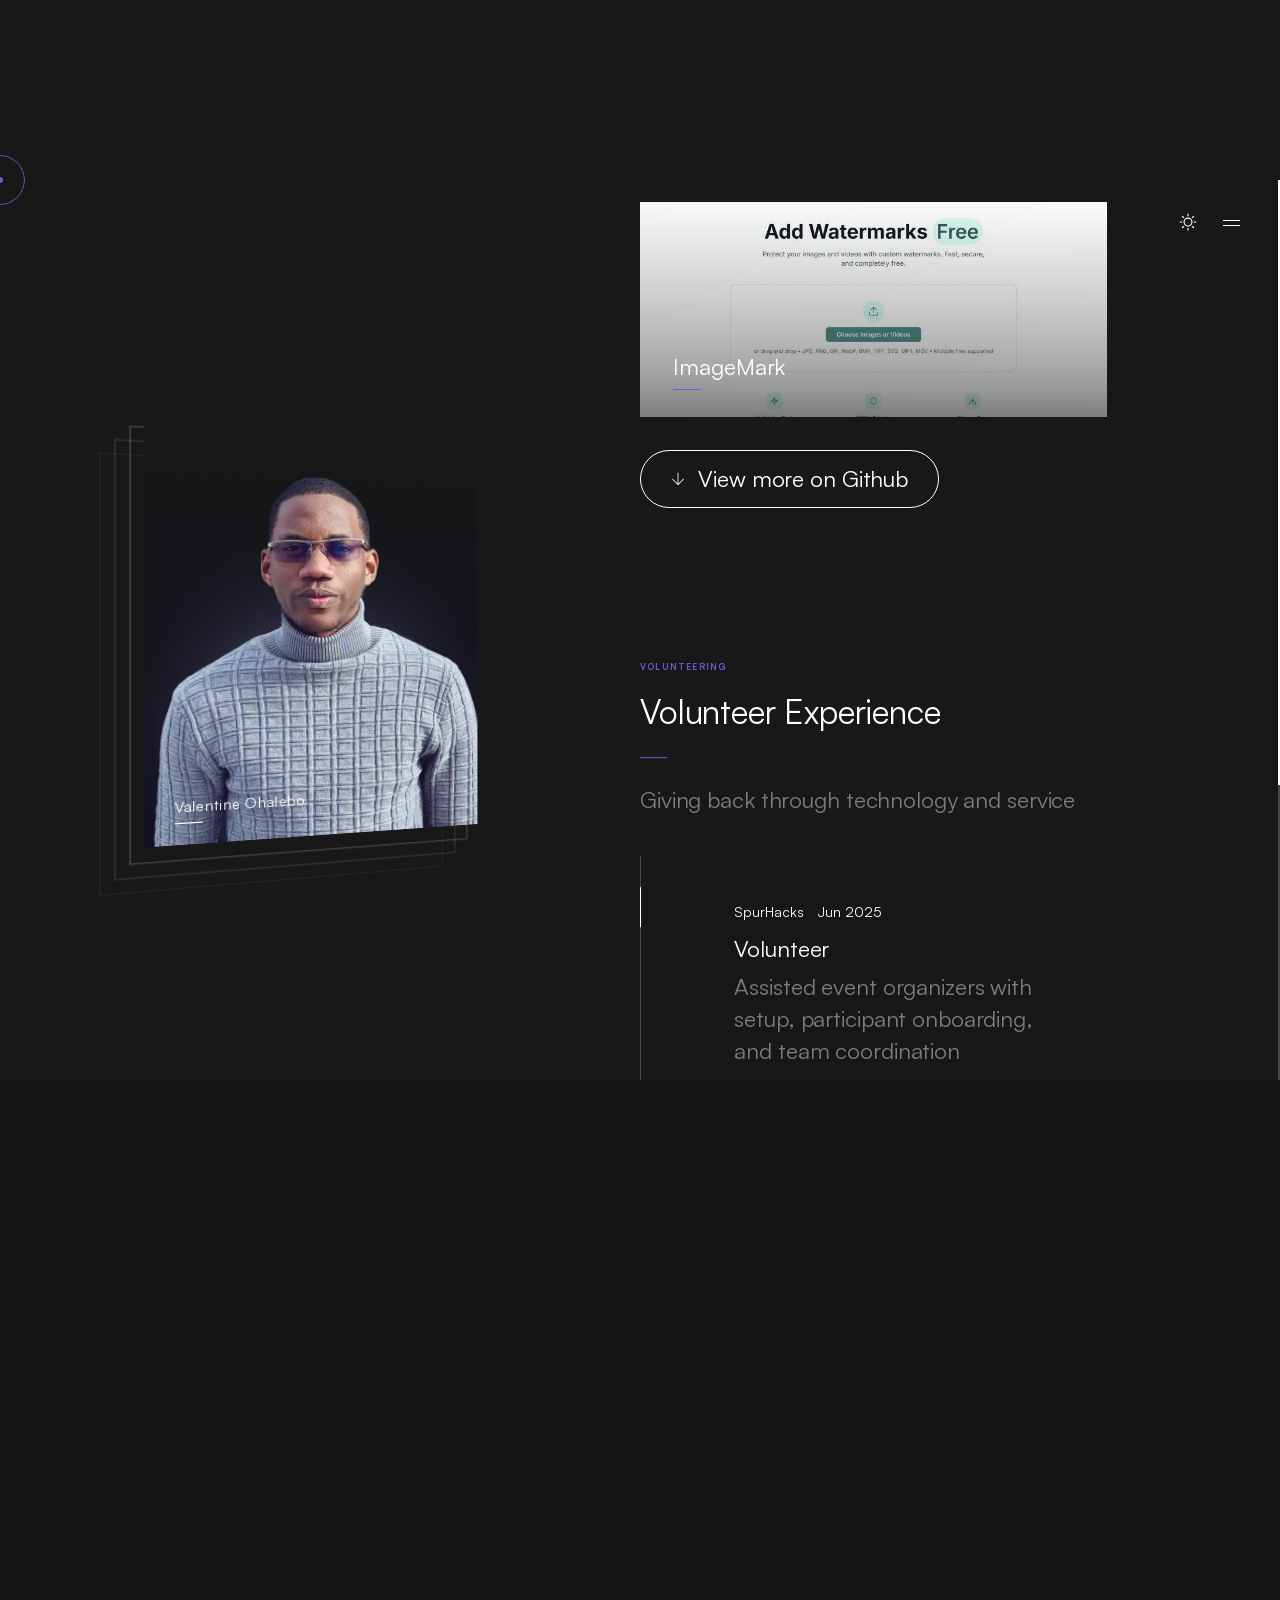
==== commit 0ffa09e0: "Remove FlowForce and RarePlus from experience section." ====
--- a/index.html
+++ b/index.html
@@ -329,17 +329,6 @@
                 <div id="tab-1" class="tab">
                   <!-- RESUME ITEM -->
                   <div class="resume">
-                      <!-- ITEM -->
-                      <div class="item m-b-6 scroll-animation">
-                        <p class="color-white m-b-1-5 small">
-                          FlowForce<span class="m-l-2 color-white">Nov 2025 - Present</span>
-                        </p>
-                        <p class="color-white m-b-1">Founding Engineer</p>
-                        <p>
-                          Lead engineering on FlowForce, an AI CRM for sales teams and brokerages. Built the core product including pipeline, power dialing, cadences, AI Agents, and integrations that replace fragmented sales tooling.
-                        </p>
-                      </div>
-                      <!-- /ITEM -->
                     <!-- ITEM -->
                     <div class="item m-b-6 scroll-animation">
                       <p class="color-white m-b-1-5 small">
@@ -348,19 +337,6 @@
                       <p class="color-white m-b-1">Full Stack Developer</p>
                       <p>
                         Built and maintained the restaurant website and web app, covering online ordering, table reservations, and menu pages. Kept performance, uptime, and checkout flow reliable through regular updates, seasonal launches, and third-party integrations.
-                      </p>
-                    </div>
-                    <!-- /ITEM -->
-
-                    <!-- ITEM -->
-                    <div class="item m-b-6 scroll-animation">
-                      <p class="color-white m-b-1-5 small">
-                        RarePlus Pharmaceuticals<span class="m-l-2 color-white">Apr 2023 - Apr 2024
-                        </span>
-                      </p>
-                      <p class="color-white m-b-1">Junior Software Developer</p>
-                      <p>
-                        Revamped internal inventory and consultation management tools using Azure DevOps. Increased operational efficiency by 25% and significantly reduced downtime.
                       </p>
                     </div>
                     <!-- /ITEM -->
